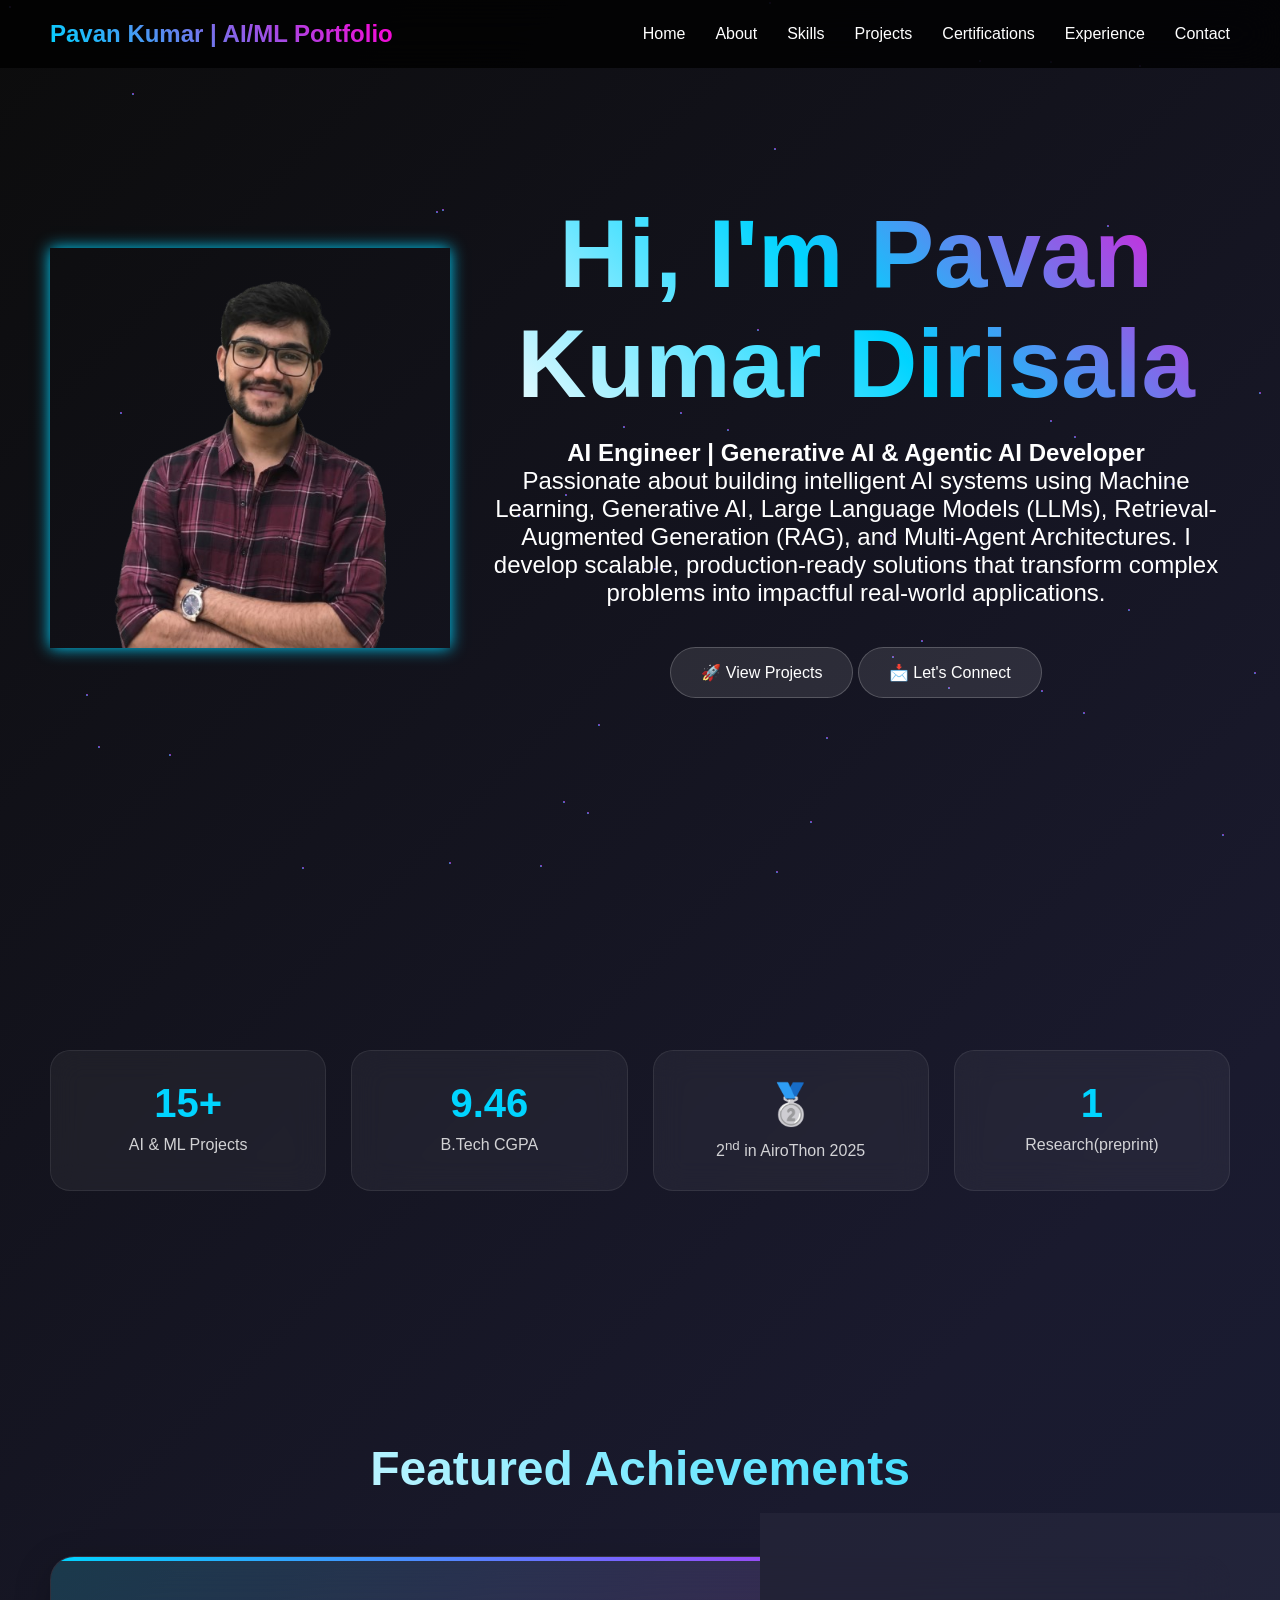
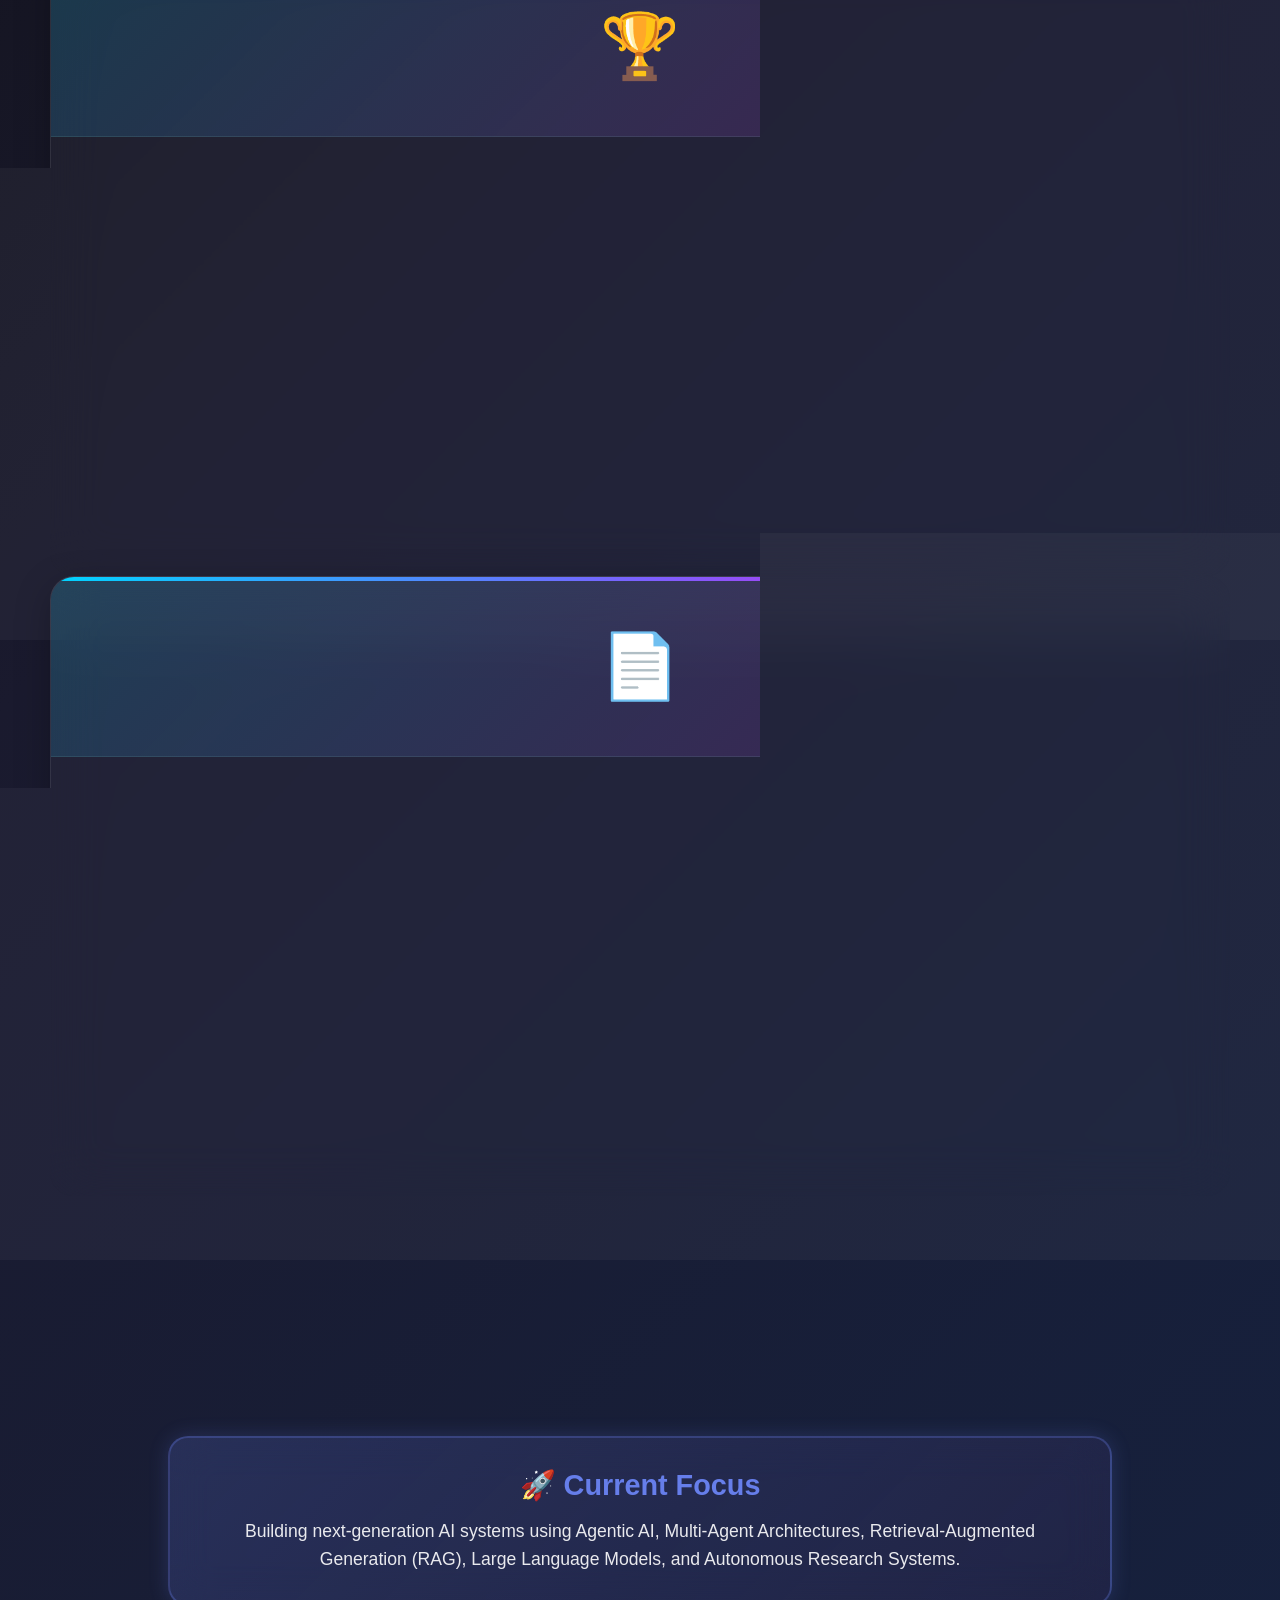
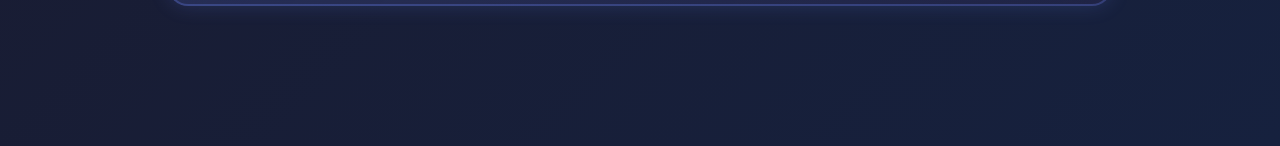
==== index.html @ fae4010c "Update index.html" ====
<!DOCTYPE html>
<html lang="en">
<head>
    <meta charset="UTF-8">
    <meta name="viewport" content="width=device-width, initial-scale=1.0">
    <title>Pavan Kumar Dirisala | AI Engineer Portfolio</title>

    <link rel="stylesheet" href="styles.css">
    <script src="script.js" defer></script>
</head>
<body>

    <!-- Particles Background -->
    <div class="particles" id="particles"></div>

    <!-- Navigation -->
    <nav id="navbar">
        <div class="nav-container">
            <div class="logo">Pavan Kumar | AI/ML Portfolio</div>

            <ul class="nav-links">
                <li><a href="index.html">Home</a></li>
                <li><a href="about.html">About</a></li>
                <li><a href="skills.html">Skills</a></li>
                <li><a href="projects.html">Projects</a></li>
                <li><a href="certifications.html">Certifications</a></li>
                <li><a href="experience.html">Experience</a></li>
                <li><a href="contact.html">Contact</a></li>
            </ul>
        </div>
    </nav>

    <!-- Hero Section -->
    <section id="home" class="hero">

        <div class="hero-content">

            <div class="hero-image">
                <img src="images/pavan.png" alt="Pavan Kumar Dirisala">
            </div>

            <div class="hero-text">

                <h1>
                    Hi, I'm
                    <span class="highlight">
                        Pavan Kumar Dirisala
                    </span>
                </h1>

                <h2>
                    AI Engineer | Generative AI & Agentic AI Developer
                </h2>

                <p>
                    Passionate about building intelligent AI systems using
                    Machine Learning, Generative AI, Large Language Models (LLMs),
                    Retrieval-Augmented Generation (RAG), and Multi-Agent Architectures.
                    I develop scalable, production-ready solutions that transform
                    complex problems into impactful real-world applications.
                </p>

                <div class="hero-buttons">
                    <a href="projects.html" class="contact-link">
                        🚀 View Projects
                    </a>

                    <a href="contact.html" class="contact-link">
                        📩 Let's Connect
                    </a>
                </div>

            </div>

        </div>

    </section>

<!-- =====================================
     QUICK STATS
===================================== -->

<section class="animate-on-scroll">

    <div class="stats-grid">

        <div class="stat-card">
            <h3>15+</h3>
            <p>AI & ML Projects</p>
        </div>

        <div class="stat-card">
            <h3>9.46</h3>
            <p>B.Tech CGPA</p>
        </div>

        <div class="stat-card">
            <h3>🥈</h3>
            <p>2<sup>nd</sup> in AiroThon 2025</p>
        </div>

        <div class="stat-card">
            <h3>1</h3>
            <p>Research(preprint)</p>
        </div>

    </div>

</section>

<!-- =====================================
     FEATURED ACHIEVEMENTS
===================================== -->

<section class="animate-on-scroll">

    <h2 class="section-title">
        Featured Achievements
    </h2>

    <div class="projects-grid">

        <!-- Airothon -->

        <div class="project-card">

            <div class="project-image">
                🏆
            </div>

            <div class="project-content">

                <h3>
                    AiroThon 2025 Runner-Up
                </h3>

                <p>
                    Secured <strong>2nd Place</strong> among nationwide finalists
                    at India's leading Agentic AI Hackathon organized by
                    Airo Digital Labs.
                </p>

                <p>
                    Built <strong>FinBot Connect</strong>,
                    an AI-powered BFSI assistant using
                    Retrieval-Augmented Generation (RAG),
                    LLMs, and secure user-aware retrieval.
                </p>

                <div class="project-tech">

                    <span class="tech-tag">Agentic AI</span>
                    <span class="tech-tag">RAG</span>
                    <span class="tech-tag">LLMs</span>
                    <span class="tech-tag">FinTech</span>

                </div>

                <br>

                <a href="Pavan Kumar Dirisala (Trinetra) (1) (1).pdf"
                   target="_blank"
                   class="contact-link">

                    🏅 View Certificate

                </a>

            </div>

        </div>

        <!-- Publication -->

        <div class="project-card">

            <div class="project-image">
                📄
            </div>

            <div class="project-content">

                <h3>
    SSRN Research Preprint
</h3>

                <p>
                    <strong>
                        FinBot Connect: A Secure Retrieval-Augmented
                        Generation Framework for Banking Assistants
                    </strong>
                </p>

                <p>
    Authored an SSRN preprint proposing
    FinBot Connect, a secure RAG-based
    banking assistant focused on personalized,
    context-aware financial support.
</p>

                <div class="project-tech">

                    <span class="tech-tag">Research</span>
                    <span class="tech-tag">RAG</span>
                    <span class="tech-tag">LLMs</span>
                    <span class="tech-tag">Banking AI</span>

                </div>

                <br>

                <a href="https://ssrn.com/abstract=6219653"
                   target="_blank"
                   class="contact-link">

                    📑 View Paper

                </a>

            </div>

        </div>

    </div>

</section>

<!-- =====================================
     CURRENT FOCUS
===================================== -->

<section class="animate-on-scroll">

    <div class="achievement-banner">

        <h3>
            🚀 Current Focus
        </h3>

        <p>
            Building next-generation AI systems using
            Agentic AI, Multi-Agent Architectures,
            Retrieval-Augmented Generation (RAG),
            Large Language Models, and Autonomous Research Systems.
        </p>

    </div>

</section>

</body>
</html>
---- styles.css ----
* {
            margin: 0;
            padding: 0;
            box-sizing: border-box;
        }

        body {
            font-family: 'Inter', -apple-system, BlinkMacSystemFont, sans-serif;
            background: linear-gradient(135deg, #0c0c0c 0%, #1a1a2e 50%, #16213e 100%);
            color: #ffffff;
            overflow-x: hidden;
        }

        /* Animated background particles */
        .particles {
            position: fixed;
            top: 0;
            left: 0;
            width: 100%;
            height: 100%;
            pointer-events: none;
            z-index: -1;
        }

        .particle {
            position: absolute;
            width: 2px;
            height: 2px;
            background: linear-gradient(45deg, #00d4ff, #ff00d4);
            border-radius: 50%;
            animation: float 6s ease-in-out infinite;
        }

        @keyframes float {
            0%, 100% { transform: translateY(0px) rotate(0deg); opacity: 0; }
            50% { transform: translateY(-100px) rotate(180deg); opacity: 1; }
        }

        /* Navigation */
        nav {
            position: fixed;
            top: 0;
            width: 100%;
            padding: 20px 50px;
            background: rgba(0, 0, 0, 0.8);
            backdrop-filter: blur(20px);
            z-index: 1000;
            transition: all 0.3s ease;
        }

        nav.scrolled {
            padding: 15px 50px;
            background: rgba(0, 0, 0, 0.95);
        }

        .nav-container {
            display: flex;
            justify-content: space-between;
            align-items: center;
            max-width: 1400px;
            margin: 0 auto;
        }

        .logo {
            font-size: 24px;
            font-weight: 700;
            background: linear-gradient(45deg, #00d4ff, #ff00d4);
            -webkit-background-clip: text;
            -webkit-text-fill-color: transparent;
            animation: glow 2s ease-in-out infinite alternate;
        }

        @keyframes glow {
            from { filter: drop-shadow(0 0 5px #00d4ff); }
            to { filter: drop-shadow(0 0 20px #ff00d4); }
        }

        .nav-links {
            display: flex;
            gap: 30px;
            list-style: none;
        }

        .nav-links a {
            color: #ffffff;
            text-decoration: none;
            font-weight: 500;
            transition: all 0.3s ease;
            position: relative;
        }

        .nav-links a:hover {
            color: #00d4ff;
            transform: translateY(-2px);
        }

        .nav-links a::after {
            content: '';
            position: absolute;
            bottom: -5px;
            left: 0;
            width: 0;
            height: 2px;
            background: linear-gradient(45deg, #00d4ff, #ff00d4);
            transition: width 0.3s ease;
        }

        .nav-links a:hover::after {
            width: 100%;
        }
.stats-grid {

    display: grid;

    grid-template-columns:
        repeat(auto-fit,minmax(220px,1fr));

    gap: 25px;

    margin: 50px 0;
}

.stat-card {

    text-align: center;

    padding: 30px;

    border-radius: 20px;

    background: rgba(255,255,255,0.05);

    backdrop-filter: blur(15px);

    border: 1px solid rgba(255,255,255,0.08);
}

.stat-card h3 {

    font-size: 2.5rem;

    color: #00d4ff;

    margin-bottom: 10px;
}

.stat-card p {

    color: rgba(255,255,255,0.8);
}
        /* Hero Section */
        .hero {
            height: 100vh;
            display: flex;
            align-items: center;
            justify-content: space-between;
            text-align: center;
            position: relative;
        }

        .hero-content {
            text-align: center;
        }

        .hero h1 {
            font-size: clamp(3rem, 8vw, 6rem);
            font-weight: 800;
            margin-bottom: 20px;
            background: linear-gradient(45deg, #ffffff, #00d4ff, #ff00d4);
            -webkit-background-clip: text;
            -webkit-text-fill-color: transparent;
            animation: slideInUp 1s ease-out;
            text-align: center;
        }

        .hero p {
            font-size: 1.5rem;
            margin-bottom: 40px;
            opacity: 0.9;
            animation: slideInUp 1s ease-out 0.3s both;
        }
        @keyframes slideInUp {
            from {
                opacity: 0;
                transform: translateY(50px);
            }
            to {
                opacity: 1;
                transform: translateY(0);
            }
        }

        /* Sections */
        section {
            padding: 100px 50px;
            max-width: 1400px;
            margin: 0 auto;
        }

        .section-title {
            font-size: 3rem;
            font-weight: 700;
            text-align: center;
            margin-bottom: 60px;
            background: linear-gradient(45deg, #ffffff, #00d4ff);
            -webkit-background-clip: text;
            -webkit-text-fill-color: transparent;
        }

        ```css
/* =========================
   SKILLS SECTION
========================= */

.skills-section {
    max-width: 1600px;
    margin: 0 auto;
    padding: 100px 50px;
}

.skills-grid {
    display: grid;
    grid-template-columns: repeat(3, 1fr);
    gap: 35px;
    margin-top: 60px;
}

/* Card */

.skill-card {
    position: relative;
    overflow: hidden;

    min-height: 320px;

    background: rgba(255,255,255,0.04);
    backdrop-filter: blur(20px);

    border: 1px solid rgba(255,255,255,0.08);
    border-radius: 24px;

    padding: 35px;

    transition: all 0.4s ease;

    box-shadow:
        0 10px 30px rgba(0,0,0,0.25);
}

/* Gradient Top Border */

.skill-card::after {
    content: "";

    position: absolute;

    top: 0;
    left: 0;

    width: 100%;
    height: 4px;

    background:
    linear-gradient(
        90deg,
        #00d4ff,
        #7b61ff,
        #ff00d4
    );
}

/* Hover */

.skill-card:hover {
    transform: translateY(-12px) scale(1.02);

    border-color:
        rgba(0,212,255,0.4);

    box-shadow:
        0 0 25px rgba(0,212,255,0.2),
        0 0 50px rgba(123,97,255,0.15),
        0 15px 40px rgba(0,0,0,0.4);
}

/* Icon */

.skill-icon {

    width: 150px;
    height: 85px;

    margin: 0 auto 25px;

    display: flex;
    justify-content: center;
    align-items: center;

    border-radius: 20px;

    background:
    linear-gradient(
        135deg,
        rgba(0,212,255,0.15),
        rgba(255,0,212,0.08)
    );

    border:
        1px solid rgba(255,255,255,0.08);
}

.skill-icon img {

    width: 45px;
    height: 45px;

    transition: all 0.3s ease;
}

.skill-card:hover .skill-icon img {
    transform: scale(1.15);
}

/* Title */

.skill-card h3 {

    text-align: center;

    color: white;

    font-size: 1.4rem;
    font-weight: 700;

    margin-bottom: 20px;
}

/* Description */

.skill-card p {

    color: rgba(255,255,255,0.8);

    line-height: 1.7;

    text-align: center;
}

/* Skill Tags */

.skill-points {

    display: flex;

    flex-wrap: wrap;

    justify-content: center;

    gap: 12px;

    margin-top: 25px;
}

.point-box {

    padding: 10px 18px;

    border-radius: 40px;

    background:
        rgba(255,255,255,0.05);

    border:
        1px solid rgba(255,255,255,0.1);

    color: white;

    font-size: 14px;
    font-weight: 500;

    transition: all 0.3s ease;
}

.point-box:hover {

    transform: scale(1.08);

    background:
        linear-gradient(
            135deg,
            rgba(0,212,255,0.25),
            rgba(255,0,212,0.18)
        );

    border-color:
        rgba(0,212,255,0.4);
}

/* Responsive */

@media (max-width: 1200px) {

    .skills-grid {
        grid-template-columns: repeat(2, 1fr);
    }

}

@media (max-width: 768px) {

    .skills-grid {
        grid-template-columns: 1fr;
    }

    .skills-section {
        padding: 80px 20px;
    }

}


```css
/* =========================
   PROJECTS SECTION
========================= */

.projects-grid {
    display: grid;
    grid-template-columns: repeat(auto-fit, minmax(380px, 1fr));
    gap: 35px;
    margin-top: 60px;
}

/* Project Card */

.project-card {
    position: relative;
    overflow: hidden;

    background: rgba(255,255,255,0.04);
    backdrop-filter: blur(25px);

    border: 1px solid rgba(255,255,255,0.08);
    border-radius: 24px;

    transition: all 0.4s ease;

    min-height: 620px;

    display: flex;
    flex-direction: column;

    box-shadow:
        0 10px 35px rgba(0,0,0,0.25);
}

/* Gradient Border */

.project-card::before {
    content: "";

    position: absolute;

    top: 0;
    left: 0;

    width: 100%;
    height: 4px;

    background:
    linear-gradient(
        90deg,
        #00d4ff,
        #7b61ff,
        #ff00d4
    );
}

/* Hover */

.project-card:hover {
    transform: translateY(-12px);

    border-color:
        rgba(0,212,255,0.3);

    box-shadow:
        0 20px 60px rgba(0,0,0,0.35),
        0 0 25px rgba(0,212,255,0.15);
}
.hero h1 {
    text-align: center;
}
/* Image */

.project-image {

    height: 180px;

    display: flex;
    justify-content: center;
    align-items: center;

    font-size: 4rem;

    background:
    linear-gradient(
        135deg,
        rgba(0,212,255,0.15),
        rgba(255,0,212,0.15)
    );

    border-bottom:
        1px solid rgba(255,255,255,0.08);
}

.project-image img {
    width: 90px;
    height: 90px;
    object-fit: contain;
}

/* Content */

.project-content {
    flex: 1;
    padding: 28px;
}

.project-content h3 {

    color: white;

    font-size: 1.45rem;

    margin-bottom: 15px;

    line-height: 1.4;
}

.project-content p {

    color: rgba(255,255,255,0.82);

    line-height: 1.8;

    margin-bottom: 18px;

    font-size: 15px;
}

/* Technologies */

.project-tech {

    display: flex;
    flex-wrap: wrap;

    gap: 10px;

    margin-top: 20px;
}

.tech-tag {

    padding: 8px 14px;

    border-radius: 50px;

    background:
        rgba(0,212,255,0.12);

    border:
        1px solid rgba(0,212,255,0.25);

    color: #00d4ff;

    font-size: 13px;
    font-weight: 600;
}

/* Metrics */

.project-metrics {

    display: flex;
    flex-wrap: wrap;

    gap: 10px;

    margin-top: 15px;
}

.metric {

    background:
        rgba(123,97,255,0.12);

    border:
        1px solid rgba(123,97,255,0.25);

    color: #b9a8ff;

    padding: 6px 12px;

    border-radius: 30px;

    font-size: 12px;
}

/* Links */

.project-links {

    padding: 20px 28px 28px;

    display: flex;

    gap: 15px;

    margin-top: auto;
}

.link-btn {

    flex: 1;

    text-align: center;

    padding: 12px 18px;

    border-radius: 12px;

    text-decoration: none;

    font-weight: 600;

    color: white;

    background:
        rgba(255,255,255,0.08);

    border:
        1px solid rgba(255,255,255,0.12);

    transition: all 0.3s ease;
}

.link-btn:hover {

    transform: translateY(-3px);

    background:
        linear-gradient(
            135deg,
            rgba(0,212,255,0.2),
            rgba(123,97,255,0.2)
        );

    border-color:
        rgba(0,212,255,0.4);
}

/* Featured Project */

.featured-project {

    margin-bottom: 60px;

    border-radius: 30px;

    overflow: hidden;

    background:
        linear-gradient(
            135deg,
            rgba(0,212,255,0.08),
            rgba(123,97,255,0.08)
        );

    border:
        1px solid rgba(0,212,255,0.2);

    backdrop-filter: blur(25px);

    padding: 50px;
}

.featured-project h3 {

    font-size: 2rem;

    margin-bottom: 20px;

    color: white;
}

.featured-project p {

    font-size: 1.05rem;

    line-height: 1.9;

    color: rgba(255,255,255,0.85);
}

/* Responsive */

@media (max-width: 768px) {

    .projects-grid {
        grid-template-columns: 1fr;
    }

    .project-card {
        min-height: auto;
    }

    .project-links {
        flex-direction: column;
    }
}
```


        /* About Section */
        .about-content {
            display: grid;
            grid-template-columns: 1fr 2fr;
            gap: 60px;
            align-items: center;
            margin-top: 50px;
        }
.about-image{
    width: 250px;
    height: 250px;
    display: flex;
    align-items: center;
    justify-content: center;
    margin: 0 auto;
}

.about-image img{
    width: 100%;
    height: 100%;
    object-fit: contain;
}
        /* @keyframes rotate {
            from { transform: rotate(0deg); }
            to { transform: rotate(360deg); }
        } */

        .about-text {
            font-size: 1.2rem;
            line-height: 1.8;
            color: rgba(255, 255, 255, 0.9);
        }

        /* Contact Section */
        .contact-content {
            text-align: center;
            margin-top: 50px;
        }

        .contact-links {
            display: flex;
            justify-content: center;
            gap: 40px;
            margin-top: 40px;
        }

        .contact-link {
            display: inline-block;
            padding: 15px 30px;
            background: rgba(255, 255, 255, 0.1);
            color: white;
            text-decoration: none;
            border-radius: 50px;
            border: 1px solid rgba(255, 255, 255, 0.2);
            transition: all 0.3s ease;
            position: relative;
            overflow: hidden;
        }

        .contact-link:hover {
            background: linear-gradient(45deg, #00d4ff, #ff00d4);
            transform: translateY(-3px);
            box-shadow: 0 15px 30px rgba(0, 0, 0, 0.3);
        }

        /* Scroll animations */
        .animate-on-scroll {
            opacity: 0;
            transform: translateY(50px);
            transition: all 0.8s ease;
        }

        .animate-on-scroll.animated {
            opacity: 1;
            transform: translateY(0);
        }

        /* Responsive */
        @media (max-width: 768px) {
            nav {
                padding: 15px 20px;
            }
            
            section {
                padding: 50px 20px;
            }
            
            .about-content {
                grid-template-columns: 1fr;
                text-align: center;
            }
            
            .contact-links {
                flex-direction: column;
                align-items: center;
            }
            
            .nav-links {
                display: none;
            }
        }
        /* Ensures the container allows right-side content to be visible */
#education {
  overflow: visible;
  position: relative;
}

.timeline-entry {
  position: relative;
  margin-bottom: 30px;
  padding-left: 10px;
  cursor: pointer;
  display: flex;
  align-items: flex-start;
}

.timeline-dot {
  position: absolute;
  left: -12px;
  top: 6px;
  width: 16px;
  height: 16px;
  border-radius: 50%;
}

.timeline-content {
  color: #fff;
  transition: transform 0.3s;
  max-width: 60%;
}

.extra-info {
  position: absolute;
  top: 0;
  left: calc(50% + 20px);
  background: linear-gradient(135deg, rgba(0, 212, 255, 0.2), rgba(0, 212, 255, 0.05));
  border: 1px solid rgba(0, 212, 255, 0.4);
  padding: 15px 20px;
  min-width: 220px;
  color: #fff;
  opacity: 0;
  pointer-events: none;
  transform: translateX(20px);
  transition: all 0.3s ease;
  z-index: 10;
  backdrop-filter: blur(6px);
  border-radius: 12px;
  max-width: 260px;
  word-wrap: break-word;
  box-shadow: 0 4px 12px rgba(0, 212, 255, 0.15);
}

.timeline-entry:hover .extra-info {
  opacity: 1;
  pointer-events: auto;
  transform: translateX(0);
  box-shadow: 0 8px 20px rgba(0, 212, 255, 0.3);
}

.extra-info h4 {
  margin-top: 0;
  margin-bottom: 10px;
  font-size: 16px;
  border-bottom: 1px solid rgba(0, 212, 255, 0.3);
  padding-bottom: 5px;
}

.extra-info ul {
  padding-left: 18px;
  margin: 0;
  list-style: disc;
}

.extra-info li {
  margin-bottom: 6px;
  font-size: 14px;
  color: rgba(255, 255, 255, 0.85);
}
.hero-content {
    display: flex;
    align-items: center;
    justify-content: space-between;
    gap: 2rem;
    flex-wrap: wrap;
}

.hero-image img {
    width: 400px;
    height: 400px;
    /* border-radius: ; */
    /* object-fit: cover; */
    box-shadow: 0 0 15px #00d4ff;
}

.hero-text {
    flex: 1;
    color: white;
    /* max-width: 500px; */
}

.platforms-grid {
    display: flex;
    justify-content: center;
    flex-wrap: wrap;
    gap: 2rem;
    margin-top: 2rem;
}

.platform-card {
    background: rgba(255, 255, 255, 0.05);
    border-radius: 10px;
    padding: 1rem;
    width: 140px;
    text-align: center;
    transition: transform 0.3s, box-shadow 0.3s;
    color: white;
    text-decoration: none;
}

.platform-card:hover {
    transform: scale(1.05);
    box-shadow: 0 0 15px #00d4ff;
}

.platform-card img {
    width: 60px;
    height: 60px;
    margin-bottom: 0.5rem;
}
.verify-btn {
    display: inline-block;
    margin-top: 10px;
    padding: 8px 16px;
    background: linear-gradient(45deg, #00d4ff, #5f00cc);
    color: #fff;
    border-radius: 25px;
    text-decoration: none;
    font-weight: bold;
    letter-spacing: 0.5px;
    box-shadow: 0 0 10px rgba(0, 212, 255, 0.5);
    transition: all 0.4s ease;
    position: relative;
    overflow: hidden;
}

.verify-btn::before {
    content: "";
    position: absolute;
    width: 0;
    height: 100%;
    top: 0;
    left: 0;
    background: rgba(255, 255, 255, 0.2);
    transition: width 0.4s ease;
    z-index: 1;
}

.verify-btn:hover::before {
    width: 100%;
}

.verify-btn:hover {
    transform: translateY(-3px) scale(1.05);
    box-shadow: 0 0 20px #5f00cc, 0 0 40px #00d4ff;
    background: linear-gradient(45deg, #5f00cc, #00d4ff);
    color: #fff;
}

/* Achievement Banner */
       /* Main Achievement / Research Card */
.achievement-banner {
    max-width: 80%;
    width: 80%;
    margin: 40px auto;
    padding: 30px;

    background: linear-gradient(135deg, rgba(102, 126, 234, 0.2), rgba(118, 75, 162, 0.1));
    border: 2px solid rgba(102, 126, 234, 0.3);
    border-radius: 20px;

    backdrop-filter: blur(20px);
    text-align: center;
    box-shadow: 0 0 20px rgba(102, 126, 234, 0.2);
    transition: 0.3s ease;
}

/* Hover effect (premium feel) */
.achievement-banner:hover {
    transform: translateY(-5px);
    box-shadow: 0 0 40px rgba(102, 126, 234, 0.4);
}

/* Title */
.achievement-banner h3 {
    font-size: 1.8rem;
    color: #667eea;
    margin-bottom: 15px;
    font-weight: 700;
}

/* Text */
.achievement-banner p {
    font-size: 1.1rem;
    color: rgba(255, 255, 255, 0.9);
    line-height: 1.6;
}

/* Certificate / Button section */
.achievement-banner .certificate {
    margin-top: 25px;
}

/* Button styling */
.achievement-banner .contact-link {
    display: inline-block;
    padding: 12px 25px;
    border-radius: 10px;
    text-decoration: none;
    color: white;
    font-weight: 600;

    background: linear-gradient(135deg, #667eea, #764ba2);
    transition: 0.3s ease;
}

/* Button hover */
.achievement-banner .contact-link:hover {
    transform: scale(1.05);
    box-shadow: 0 0 20px rgba(102, 126, 234, 0.6);
}

/* Glow animation */
@keyframes pulse {
    from { box-shadow: 0 0 20px rgba(102, 126, 234, 0.3); }
    to { box-shadow: 0 0 40px rgba(102, 126, 234, 0.6); }
}
    .certificate img:hover {
    transform: scale(1.03);
    box-shadow: 0 0 35px rgba(102, 126, 234, 0.7);
}
.experience-badge,
.education-badge {

    display: inline-block;

    margin-top: 10px;

    padding: 8px 18px;

    border-radius: 30px;

    font-weight: 600;

    font-size: 14px;

}

.experience-badge {

    background: rgba(0,212,255,0.15);
    border: 1px solid rgba(0,212,255,0.3);
    color: #00d4ff;

}

.education-badge {

    background: rgba(255,0,212,0.15);
    border: 1px solid rgba(255,0,212,0.3);
    color: #ff00d4;

}
/* EXPERIENCE CARD */

.experience-card {

    max-width: 1100px;

    margin: 50px auto;

    padding: 40px;

    border-radius: 25px;

    background: rgba(255,255,255,0.05);

    backdrop-filter: blur(20px);

    border: 1px solid rgba(255,255,255,0.08);

    transition: 0.4s ease;

    box-shadow:
        0 10px 40px rgba(0,0,0,0.2);
}

.experience-card:hover {

    transform: translateY(-8px);

    box-shadow:
        0 20px 60px rgba(0,0,0,0.3);
}

.experience-header {

    display: flex;

    align-items: center;

    gap: 25px;

    margin-bottom: 25px;
}

.experience-logo {

    width: 80px;

    height: 80px;

    border-radius: 20px;

    background: linear-gradient(
        135deg,
        #00d4ff,
        #7b61ff
    );

    display: flex;

    align-items: center;

    justify-content: center;

    font-size: 2rem;
}

.experience-header h3 {

    font-size: 1.8rem;

    color: white;

    margin-bottom: 10px;
}

.experience-badge {

    display: inline-block;

    padding: 8px 18px;

    border-radius: 30px;

    background:
        rgba(0,212,255,0.15);

    border:
        1px solid rgba(0,212,255,0.25);

    color: #00d4ff;

    font-weight: 600;
}

.experience-date {

    margin-top: 10px;

    color: rgba(255,255,255,0.7);
}

.experience-description p {

    color: rgba(255,255,255,0.85);

    line-height: 1.9;

    font-size: 1.05rem;
}

.experience-highlights {

    display: grid;

    grid-template-columns:
        repeat(auto-fit,minmax(250px,1fr));

    gap: 15px;

    margin-top: 30px;
}

.highlight-item {

    padding: 15px;

    border-radius: 15px;

    background:
        rgba(255,255,255,0.05);

    border:
        1px solid rgba(255,255,255,0.08);

    color: white;

    text-align: center;
}

.experience-footer {

    margin-top: 35px;
}
.education-badge {

    display: inline-block;

    margin: 10px 0 15px;

    padding: 8px 18px;

    border-radius: 30px;

    background:
        rgba(255,0,212,0.12);

    border:
        1px solid rgba(255,0,212,0.25);

    color: #ff00d4;

    font-weight: 600;

    font-size: 14px;
}
.skill-icon img {
    width: 65px;
    height: 65px;
    object-fit: contain;
}
.contact-card .skill-icon {

    width: 100px;
    height: 100px;

    border-radius: 50%;

    background:
        linear-gradient(
            135deg,
            #00d4ff,
            #7b61ff
        );

    box-shadow:
        0 0 30px rgba(0,212,255,0.3);
}
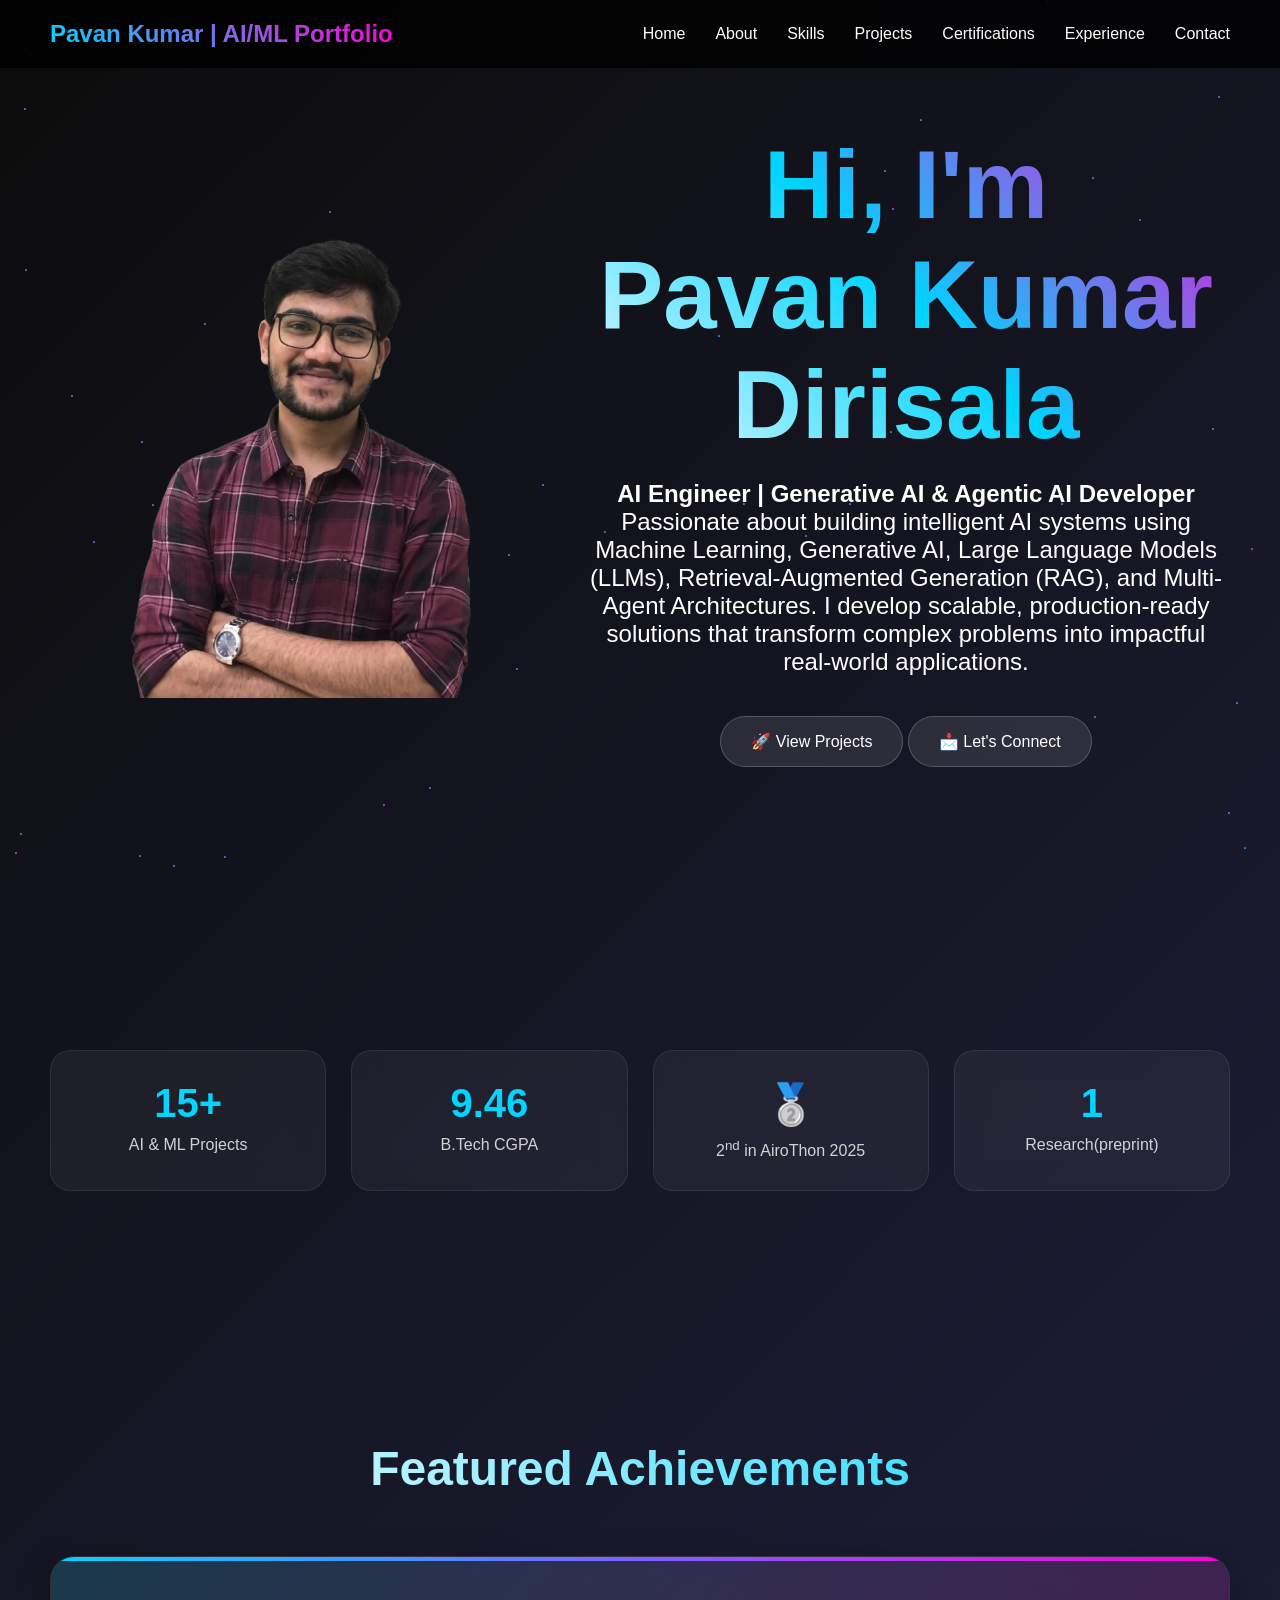
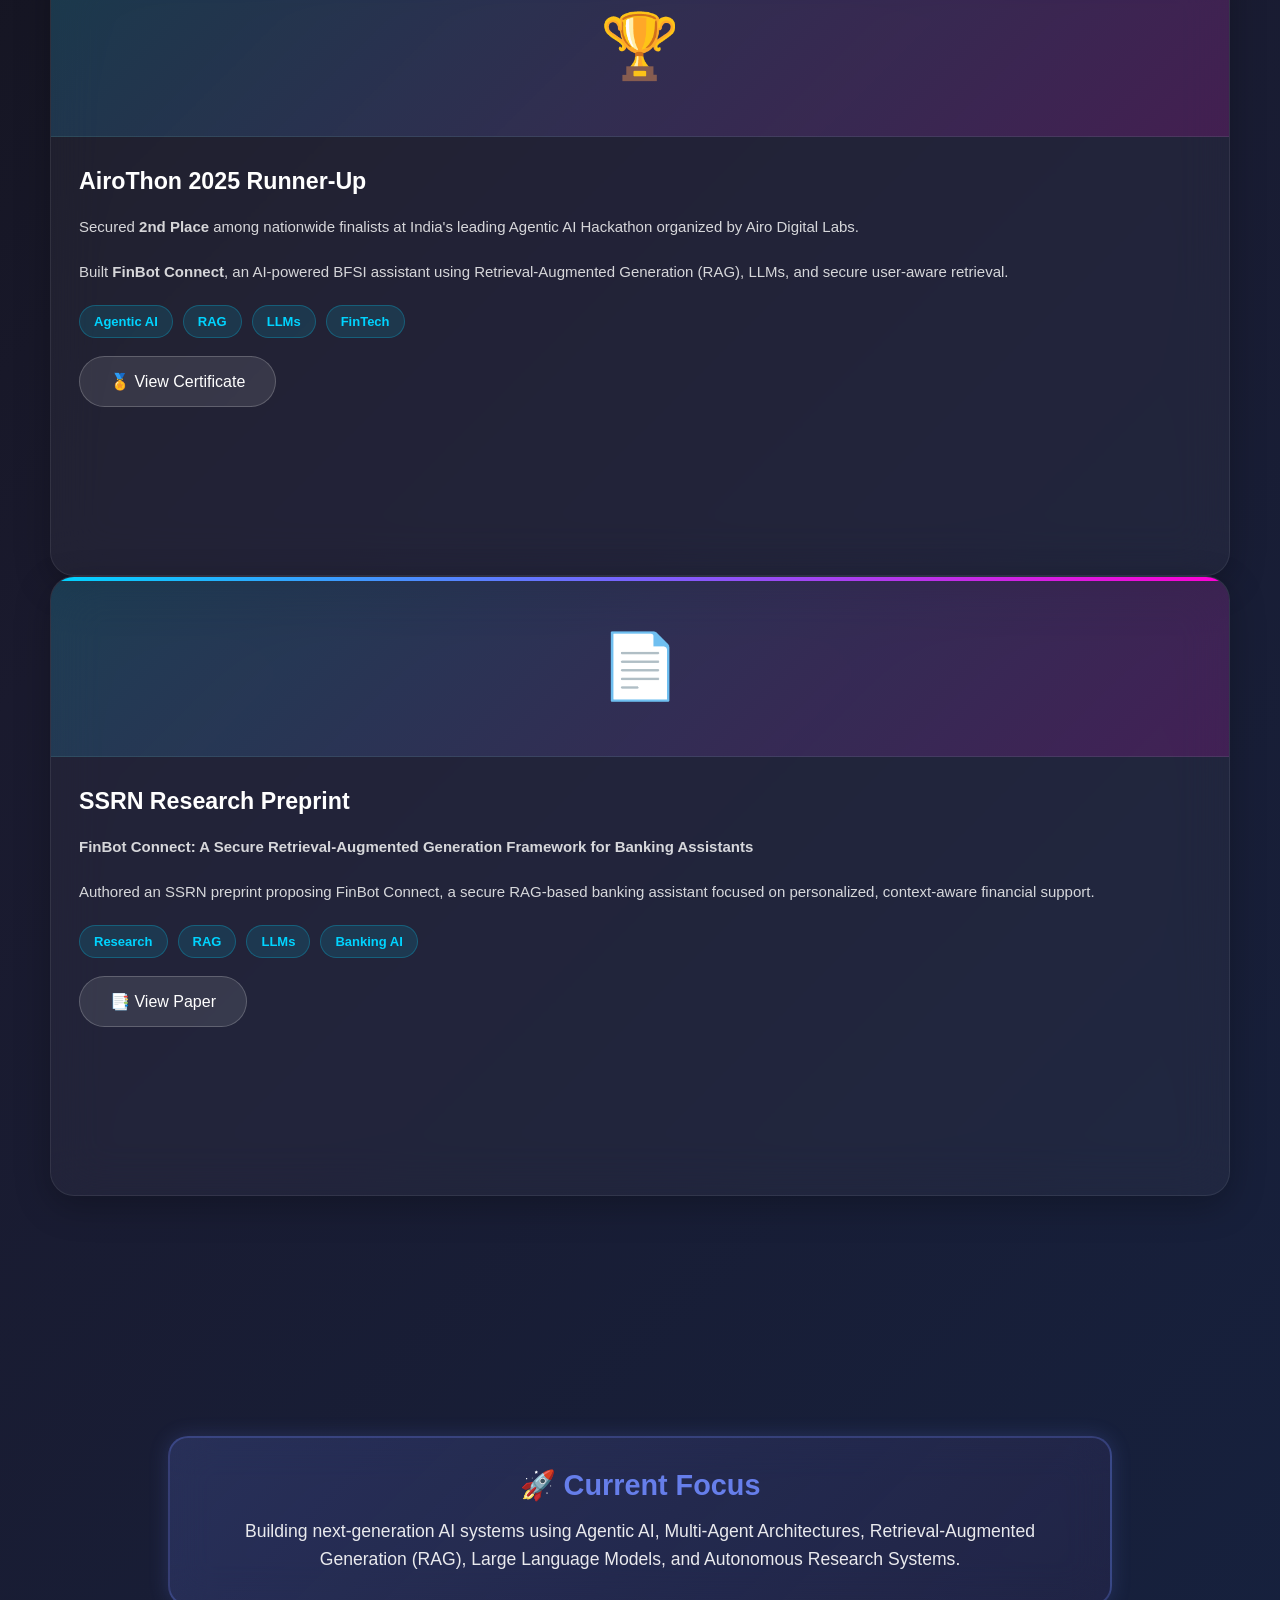
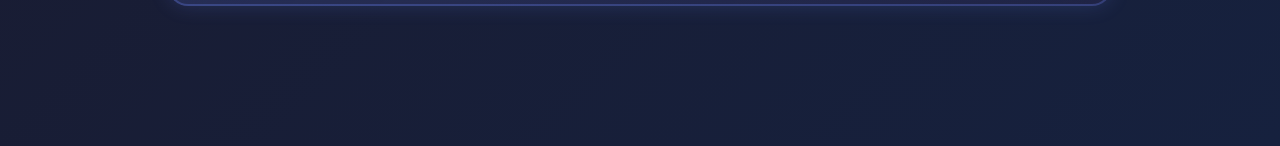
==== commit aad47b2b: "Update index.html" ====
--- a/index.html
+++ b/index.html
@@ -36,7 +36,7 @@
 
         <div class="hero-content">
 
-            <div class="hero-image">
+            <div>
                 <img src="images/pavan.png" alt="Pavan Kumar Dirisala">
             </div>
 
@@ -44,6 +44,7 @@
 
                 <h1>
                     Hi, I'm
+                    <br>
                     <span class="highlight">
                         Pavan Kumar Dirisala
                     </span>
--- a/styles.css
+++ b/styles.css
@@ -910,13 +910,7 @@
     flex-wrap: wrap;
 }
 
-.hero-image img {
-    width: 400px;
-    height: 400px;
-    /* border-radius: ; */
-    /* object-fit: cover; */
-    box-shadow: 0 0 15px #00d4ff;
-}
+
 
 .hero-text {
     flex: 1;
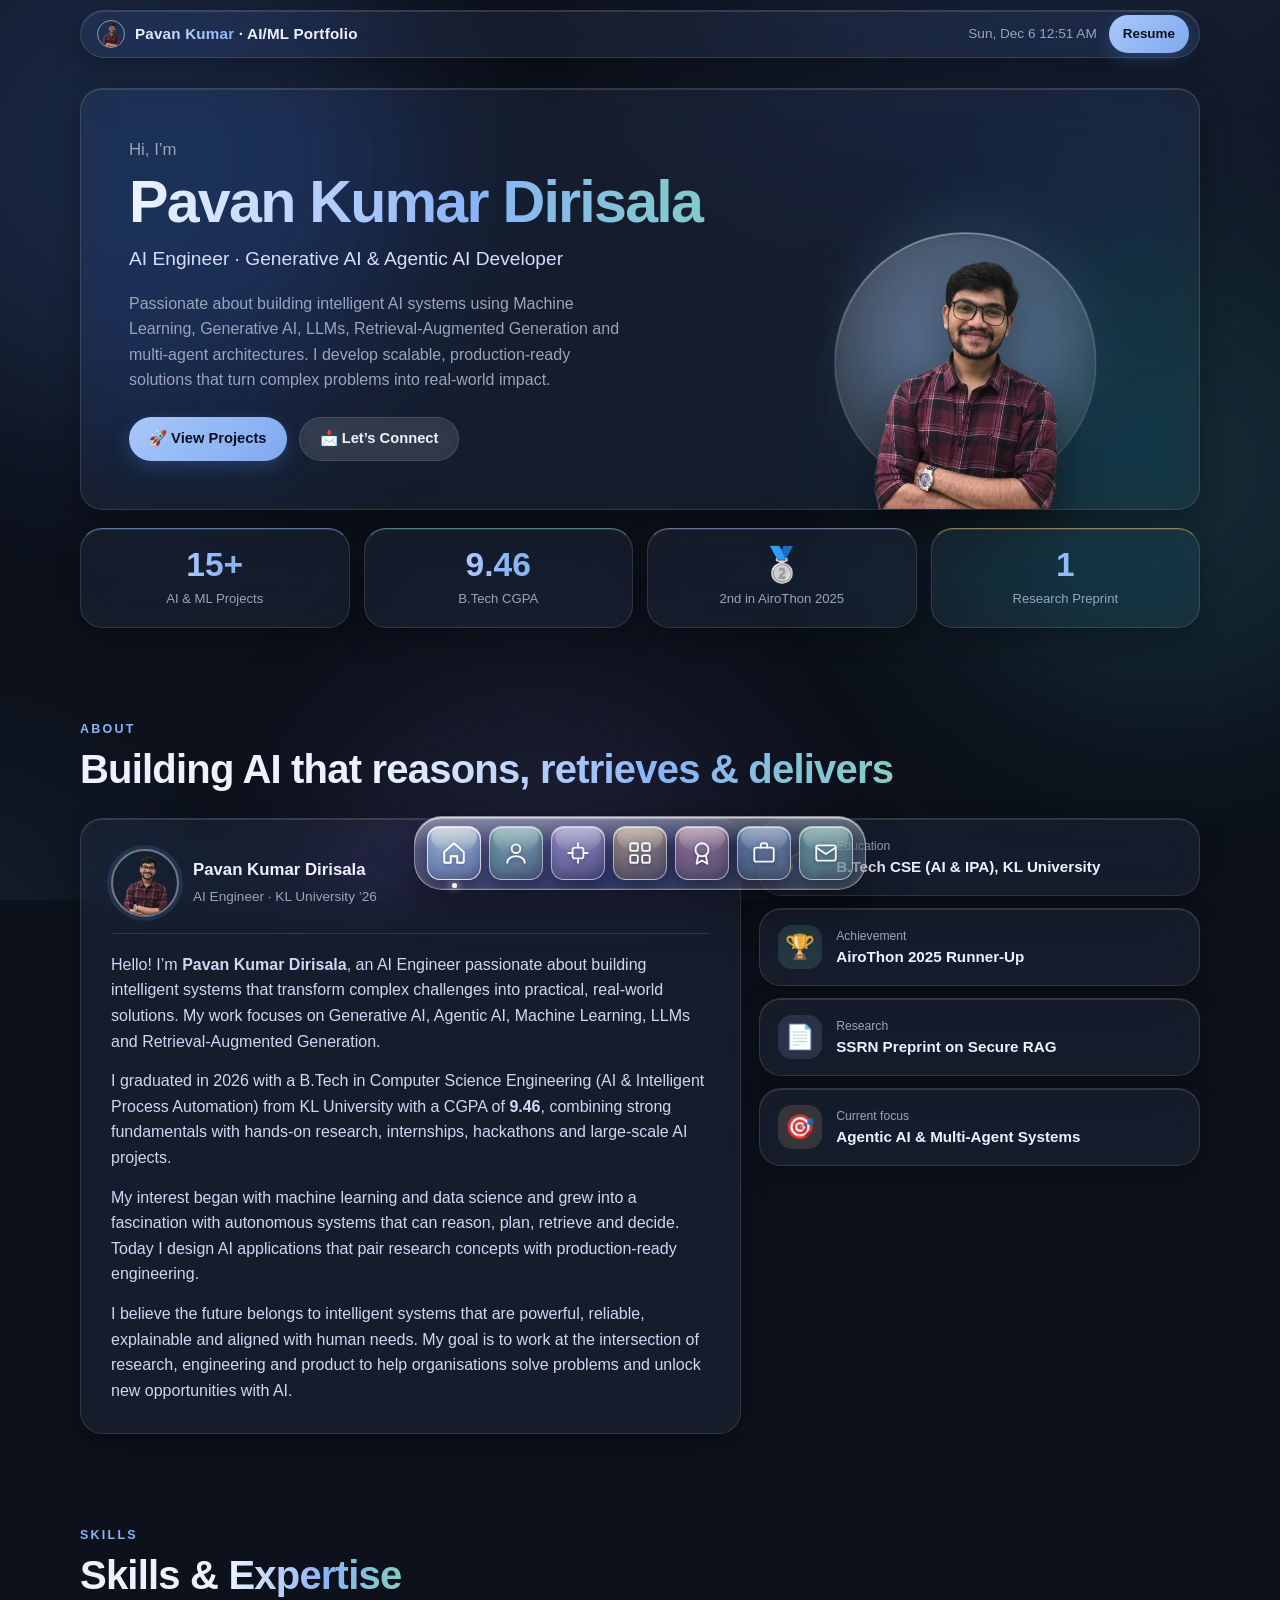
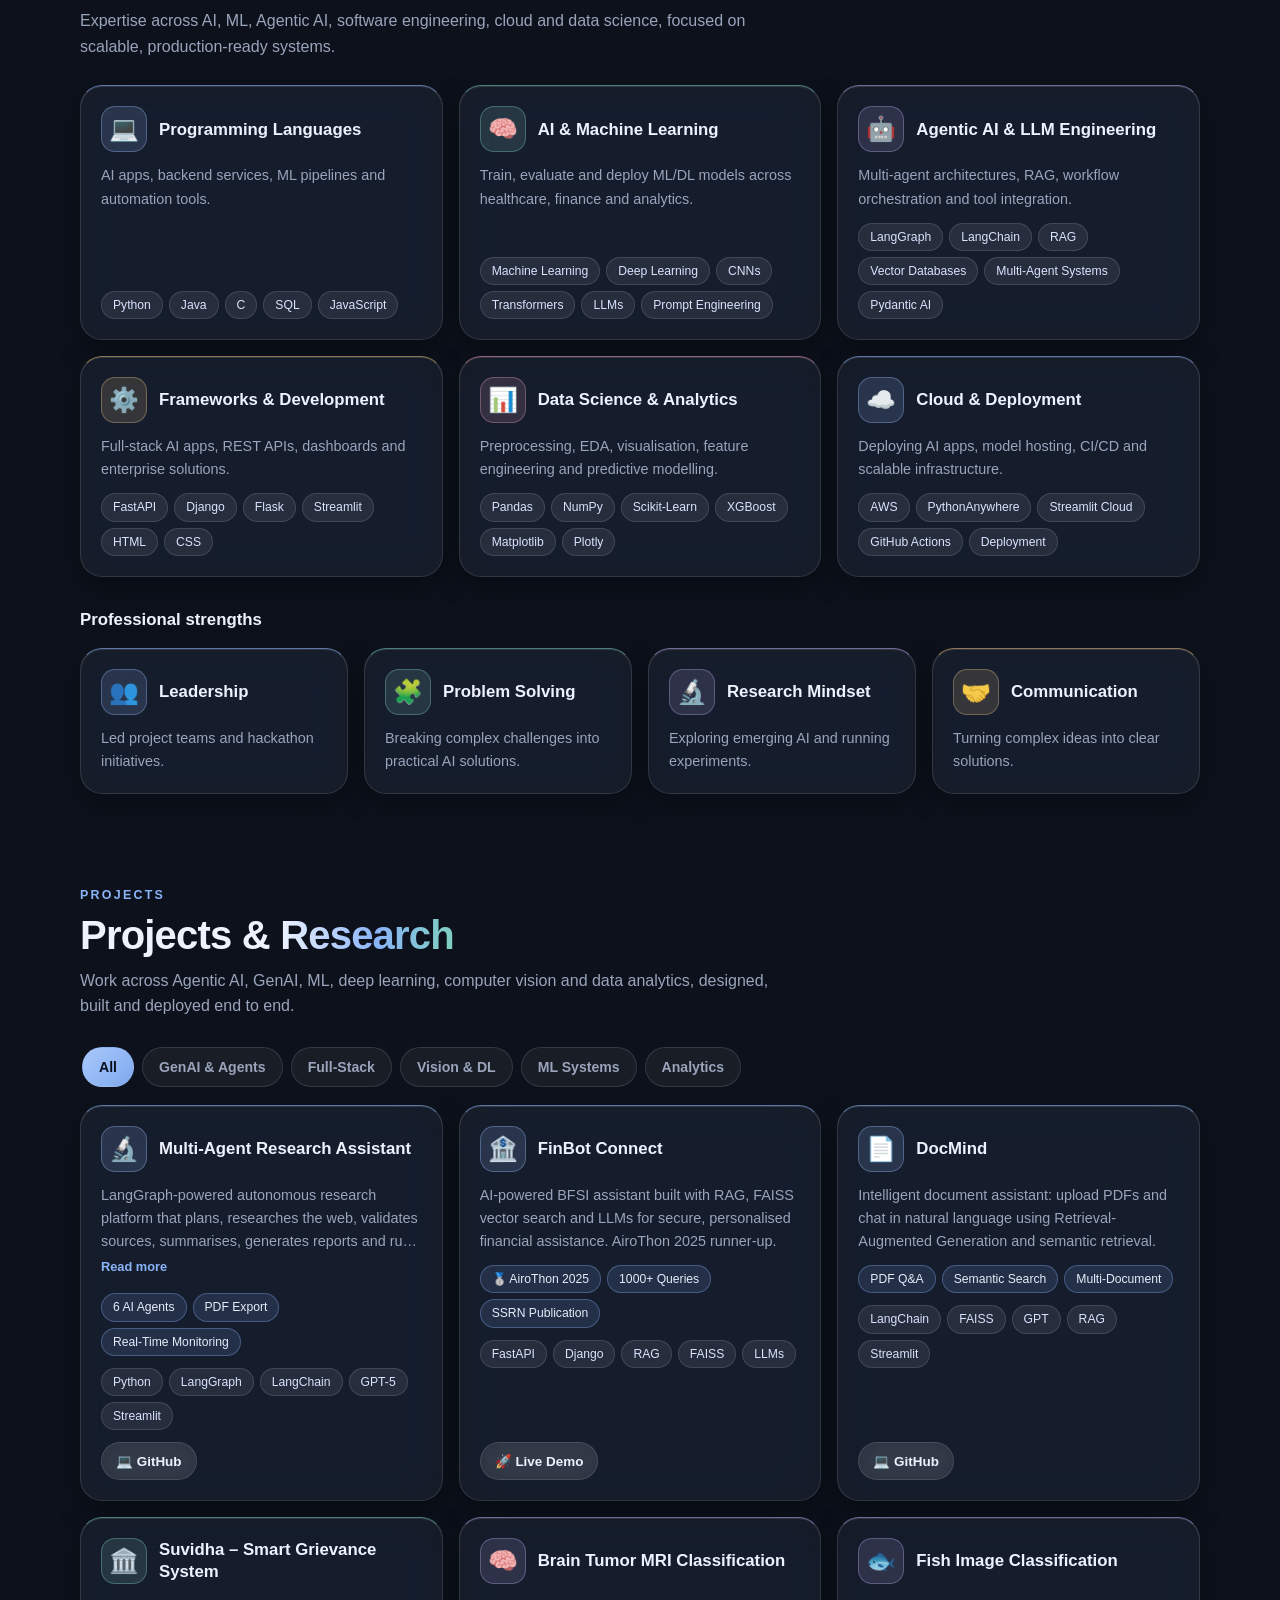
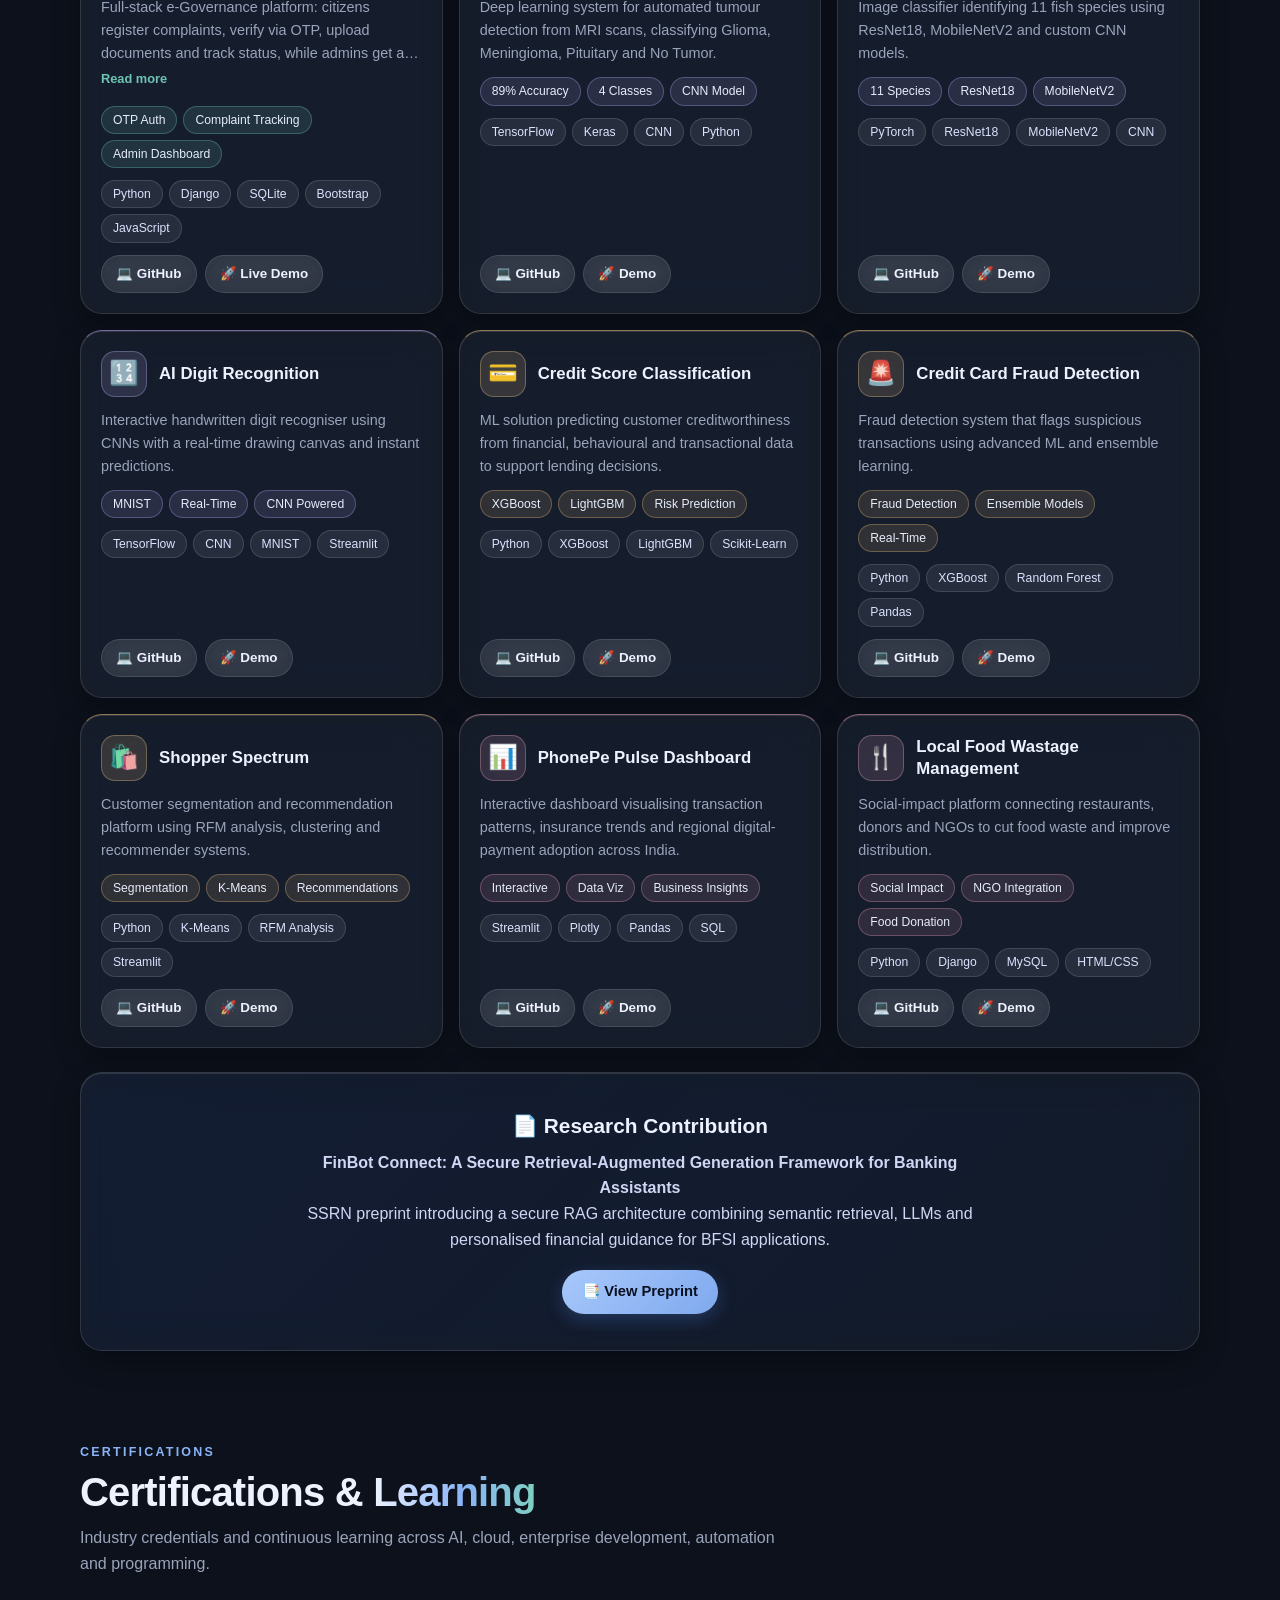
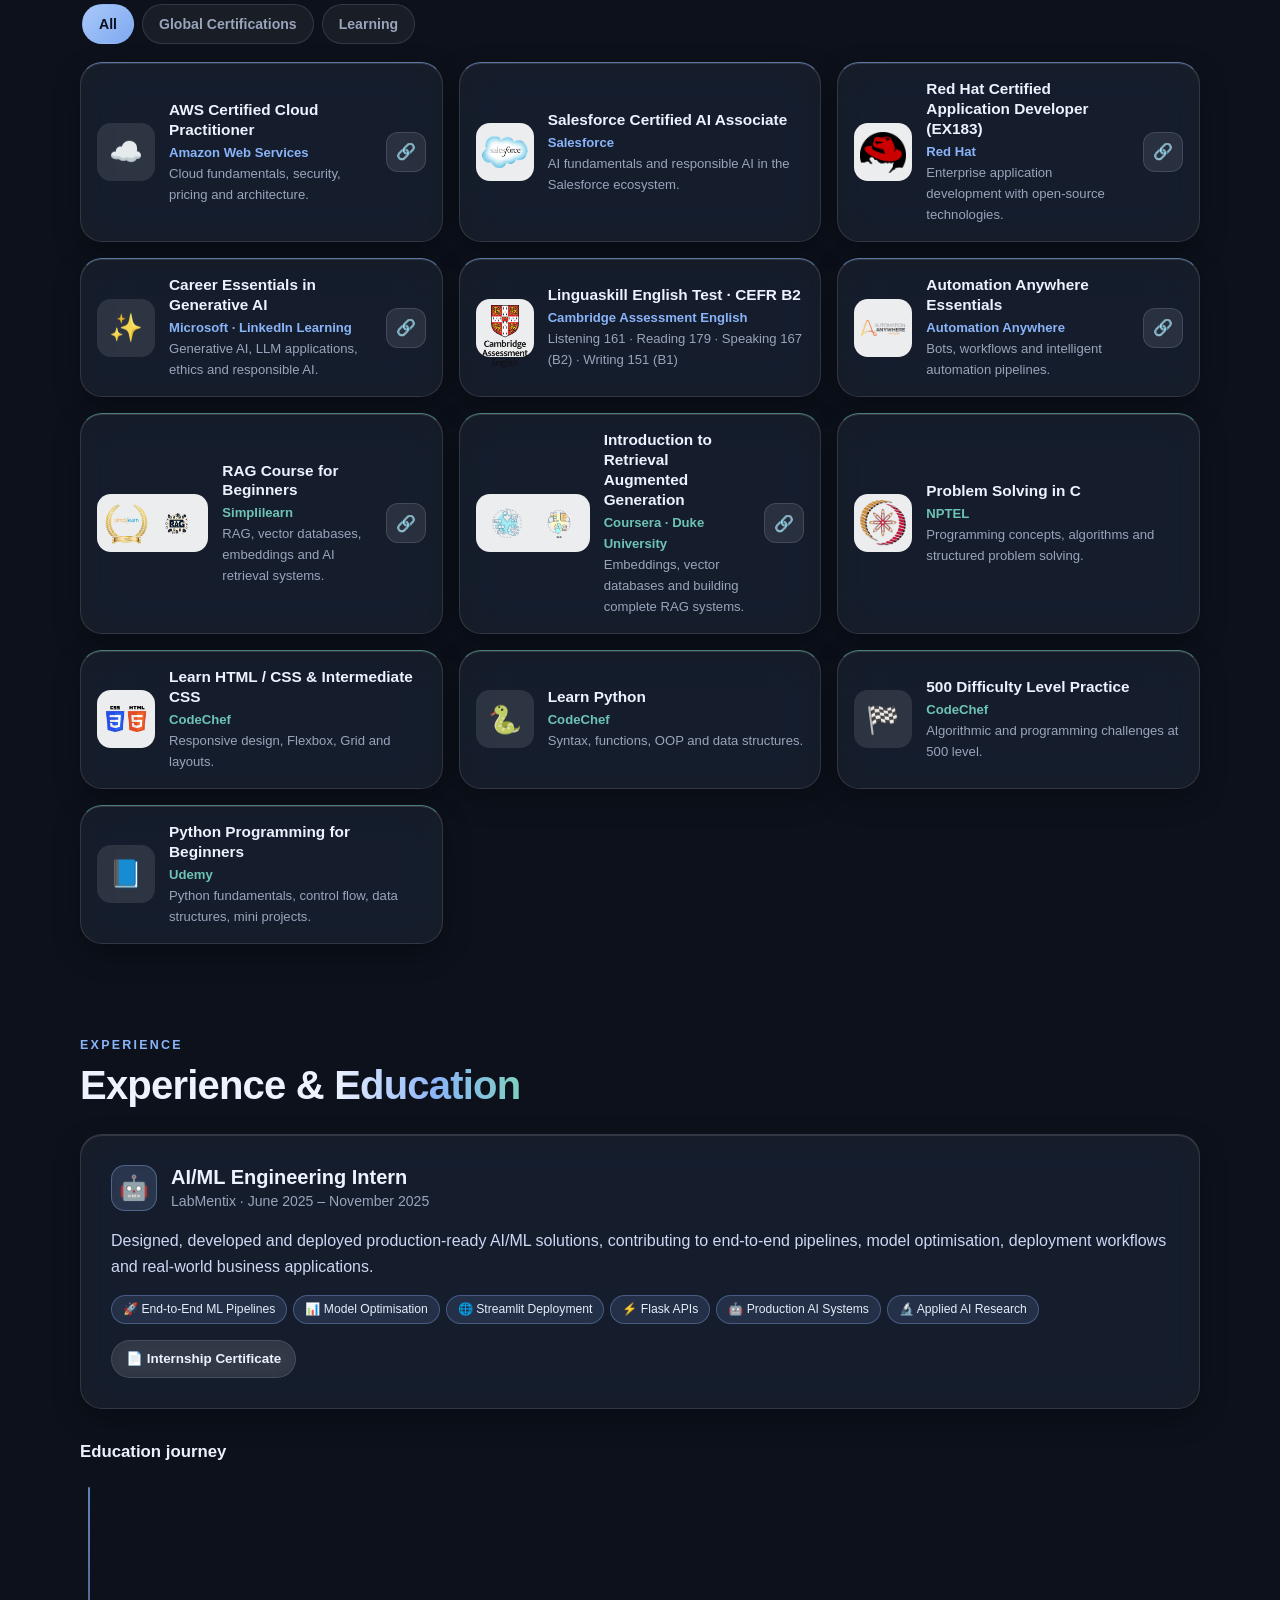
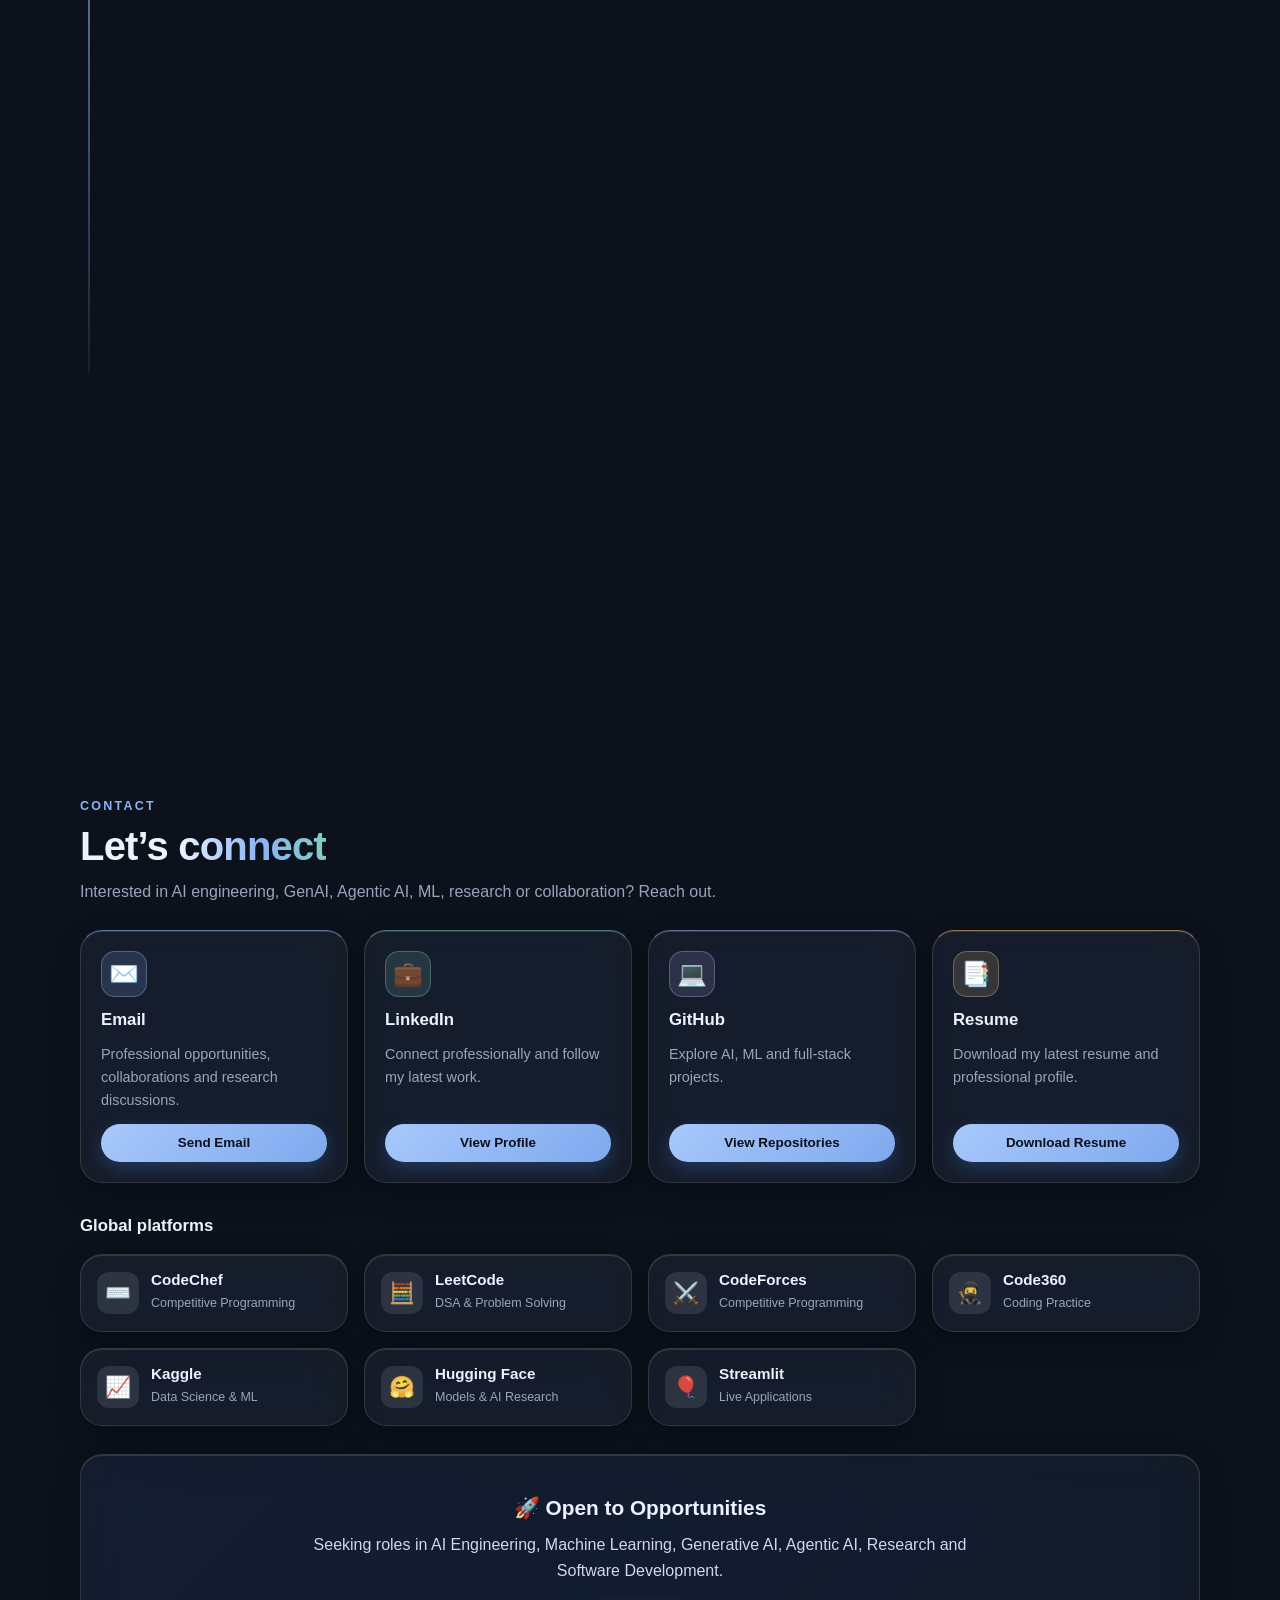
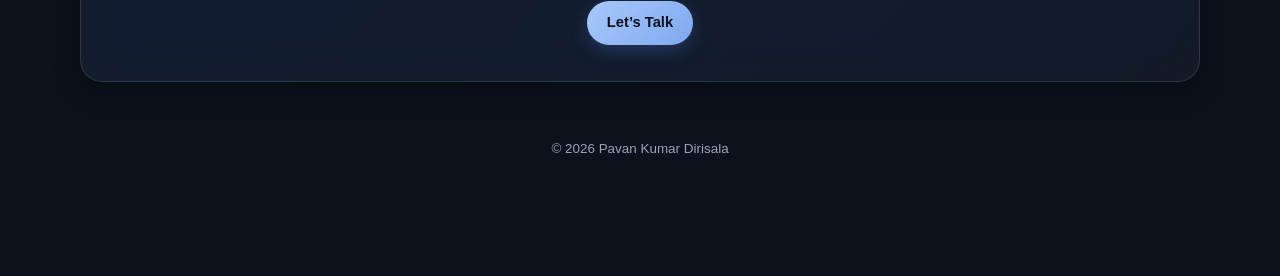
==== commit b65dd95d: "new portfolio added" ====
--- a/index.html
+++ b/index.html
@@ -1,254 +1,1868 @@
-
 <!DOCTYPE html>
 <html lang="en">
+
 <head>
-    <meta charset="UTF-8">
-    <meta name="viewport" content="width=device-width, initial-scale=1.0">
-    <title>Pavan Kumar Dirisala | AI Engineer Portfolio</title>
-
-    <link rel="stylesheet" href="styles.css">
-    <script src="script.js" defer></script>
+  <meta charset="UTF-8">
+  <meta name="viewport" content="width=device-width, initial-scale=1, viewport-fit=cover">
+  <meta name="theme-color" content="#0b1020">
+  <title>Pavan Kumar Dirisala | AI Engineer Portfolio</title>
+  <meta name="description"
+    content="Pavan Kumar Dirisala – AI Engineer specialising in Generative AI, Agentic AI, RAG and Machine Learning.">
+  <link rel="icon" href="images/pavan.png">
+
+  <style>
+    /* ============ TOKENS ============ */
+    :root {
+      --bg: #0c111b;
+      --text: #eef2ff;
+      --muted: #9aa4bb;
+      --cyan: #8ab4f8;
+      --violet: #a9bcdf;
+      --pink: #c4cde3;
+      --teal: #6ec4b4;
+      --amber: #e2b872;
+      --rose: #e096b0;
+      --vio: #b0a0e6;
+      --glass: rgba(255, 255, 255, .05);
+      --glass-strong: rgba(255, 255, 255, .09);
+      --stroke: rgba(255, 255, 255, .12);
+      --radius: 22px;
+      --dock-size: 54px;
+      --dock-h: 92px;
+      --safe-b: env(safe-area-inset-bottom, 0px);
+      --safe-t: env(safe-area-inset-top, 0px);
+      --font: -apple-system, BlinkMacSystemFont, "SF Pro Display", "Segoe UI", Inter, Roboto, Helvetica, Arial, sans-serif;
+    }
+
+    * {
+      box-sizing: border-box;
+      margin: 0;
+      padding: 0
+    }
+
+    html {
+      scroll-behavior: smooth;
+      -webkit-text-size-adjust: 100%;
+      scroll-padding-top: 76px
+    }
+
+    body {
+      font-family: var(--font);
+      color: var(--text);
+      background: var(--bg);
+      line-height: 1.6;
+      min-height: 100vh;
+      min-height: 100dvh;
+      padding-bottom: calc(var(--dock-h) + var(--safe-b) + 24px);
+      overflow-x: hidden;
+      -webkit-font-smoothing: antialiased;
+    }
+
+    img {
+      max-width: 100%;
+      display: block
+    }
+
+    a {
+      color: inherit;
+      text-decoration: none
+    }
+
+    button {
+      font: inherit;
+      color: inherit;
+      cursor: pointer;
+      border: 0;
+      background: none
+    }
+
+    :focus-visible {
+      outline: 2px solid var(--cyan);
+      outline-offset: 3px;
+      border-radius: 10px
+    }
+
+    /* ============ BACKGROUND ORBS ============ */
+    .bg {
+      position: fixed;
+      inset: 0;
+      z-index: -1;
+      overflow: hidden;
+      background: radial-gradient(1000px 700px at 85% -10%, #18233a 0%, transparent 60%),
+        radial-gradient(800px 600px at -10% 110%, #142231 0%, transparent 55%), var(--bg)
+    }
+
+    .orb {
+      position: absolute;
+      border-radius: 50%;
+      filter: blur(90px);
+      opacity: .28;
+      will-change: transform;
+      animation: float 22s ease-in-out infinite
+    }
+
+    .orb.o1 {
+      width: 44vmax;
+      height: 44vmax;
+      left: -12vmax;
+      top: -10vmax;
+      background: #3b5b9c
+    }
+
+    .orb.o2 {
+      width: 38vmax;
+      height: 38vmax;
+      right: -10vmax;
+      top: 25vh;
+      background: #2a6b72;
+      animation-delay: -7s
+    }
+
+    .orb.o3 {
+      width: 34vmax;
+      height: 34vmax;
+      left: 25vw;
+      bottom: -18vmax;
+      background: #5a4f8a;
+      animation-delay: -14s;
+      opacity: .24
+    }
+
+    @keyframes float {
+      50% {
+        transform: translate3d(4vmax, -3vmax, 0) scale(1.08)
+      }
+    }
+
+    /* ============ GLASS ============ */
+    .glass {
+      background: var(--glass);
+      -webkit-backdrop-filter: blur(20px) saturate(170%);
+      backdrop-filter: blur(20px) saturate(170%);
+      border: 1px solid var(--stroke);
+      box-shadow: inset 0 1px 0 rgba(255, 255, 255, .12), 0 10px 28px rgba(0, 0, 0, .28);
+      border-radius: var(--radius);
+    }
+
+    @supports not ((backdrop-filter:blur(1px)) or (-webkit-backdrop-filter:blur(1px))) {
+      .glass {
+        background: rgba(30, 34, 60, .88)
+      }
+    }
+
+    /* ============ TOP BAR ============ */
+    .topbar {
+      position: fixed;
+      z-index: 50;
+      top: calc(10px + var(--safe-t));
+      left: 50%;
+      transform: translateX(-50%);
+      width: min(1120px, calc(100% - 20px));
+      height: 48px;
+      padding: 0 10px 0 16px;
+      display: flex;
+      align-items: center;
+      justify-content: space-between;
+      gap: 12px;
+      border-radius: 999px;
+    }
+
+    .brand {
+      font-weight: 700;
+      font-size: .95rem;
+      letter-spacing: .2px;
+      white-space: nowrap;
+      overflow: hidden;
+      text-overflow: ellipsis
+    }
+
+    .brand span {
+      background: linear-gradient(90deg, #eef3ff, #8ab4f8);
+      -webkit-background-clip: text;
+      background-clip: text;
+      color: transparent
+    }
+
+    .top-right {
+      display: flex;
+      align-items: center;
+      gap: 12px;
+      font-size: .85rem;
+      color: var(--muted);
+      flex-shrink: 0
+    }
+
+    .clock {
+      font-variant-numeric: tabular-nums;
+      white-space: nowrap
+    }
+
+    /* ============ LAYOUT ============ */
+    main {
+      width: min(1120px, 100% - 28px);
+      margin: 0 auto
+    }
+
+    section {
+      padding: clamp(52px, 8vw, 92px) 0 0
+    }
+
+    .sec-head {
+      margin-bottom: 26px
+    }
+
+    .eyebrow {
+      font-size: .78rem;
+      letter-spacing: .18em;
+      text-transform: uppercase;
+      color: var(--cyan);
+      font-weight: 600
+    }
+
+    h2.title {
+      font-size: clamp(1.7rem, 4.2vw, 2.5rem);
+      line-height: 1.15;
+      margin-top: 6px;
+      letter-spacing: -.02em
+    }
+
+    .lead {
+      color: var(--muted);
+      max-width: 720px;
+      margin-top: 10px
+    }
+
+    .grad {
+      background: linear-gradient(90deg, #eef3ff, #8ab4f8 55%, #7fcfc0);
+      -webkit-background-clip: text;
+      background-clip: text;
+      color: transparent
+    }
+
+    /* reveal */
+    .reveal {
+      opacity: 0;
+      transform: translateY(18px);
+      transition: opacity .6s ease, transform .6s ease
+    }
+
+    .reveal.in {
+      opacity: 1;
+      transform: none
+    }
+
+    /* ============ BUTTONS & CHIPS ============ */
+    .btn {
+      display: inline-flex;
+      align-items: center;
+      justify-content: center;
+      gap: 8px;
+      min-height: 44px;
+      padding: 0 20px;
+      border-radius: 999px;
+      font-weight: 600;
+      font-size: .92rem;
+      transition: transform .2s, box-shadow .2s, background .2s;
+      white-space: nowrap
+    }
+
+    .btn.primary {
+      background: linear-gradient(135deg, #a8c8fb, #7fa9ee);
+      color: #0a1020;
+      box-shadow: 0 6px 18px rgba(80, 130, 220, .28)
+    }
+
+    .btn.primary:hover {
+      background: linear-gradient(135deg, #c0d8fd, #93b8f4)
+    }
+
+    .btn.ghost {
+      background: var(--glass-strong);
+      border: 1px solid var(--stroke);
+      -webkit-backdrop-filter: blur(12px);
+      backdrop-filter: blur(12px)
+    }
+
+    .btn:hover {
+      transform: translateY(-2px)
+    }
+
+    .btn.sm {
+      min-height: 38px;
+      padding: 0 14px;
+      font-size: .84rem
+    }
+
+    .chip {
+      display: inline-block;
+      padding: 4px 11px;
+      border-radius: 999px;
+      font-size: .76rem;
+      line-height: 1.5;
+      background: rgba(255, 255, 255, .08);
+      border: 1px solid rgba(255, 255, 255, .12);
+      color: #dbe3ff
+    }
+
+    .chip.hl {
+      background: rgba(var(--c, 138, 180, 248), .13);
+      border-color: rgba(var(--c, 138, 180, 248), .34);
+      color: #e6edfb
+    }
+
+    .chips {
+      display: flex;
+      flex-wrap: wrap;
+      gap: 6px
+    }
+
+    /* ============ HERO ============ */
+    #home {
+      padding-top: calc(88px + var(--safe-t))
+    }
+
+    .hero {
+      display: grid;
+      grid-template-columns: 1.25fr .75fr;
+      align-items: center;
+      gap: 32px;
+      padding: clamp(24px, 4vw, 48px)
+    }
+
+    .hero-text .hello {
+      color: var(--muted);
+      font-size: 1.05rem
+    }
+
+    .hero-text h1 {
+      font-size: clamp(2.1rem, 6vw, 3.7rem);
+      line-height: 1.08;
+      letter-spacing: -.03em;
+      margin: 6px 0 10px
+    }
+
+    .role {
+      font-size: clamp(1rem, 2.2vw, 1.2rem);
+      color: #d6defc;
+      font-weight: 500
+    }
+
+    .hero-text p.bio {
+      color: var(--muted);
+      margin: 16px 0 24px;
+      max-width: 56ch
+    }
+
+    .cta {
+      display: flex;
+      flex-wrap: wrap;
+      gap: 12px
+    }
+
+    .hero-photo {
+      justify-self: center;
+      position: relative;
+      width: min(100%, 270px);
+      align-self: end
+    }
+
+    .hero-photo::before {
+      content: "";
+      position: absolute;
+      left: 50%;
+      bottom: 6%;
+      width: 112%;
+      aspect-ratio: 1;
+      transform: translateX(-50%);
+      border-radius: 50%;
+      background: radial-gradient(circle, rgba(138, 180, 248, .5), rgba(138, 180, 248, 0) 70%);
+      filter: blur(24px);
+      opacity: .6
+    }
+
+    .hero-photo::after {
+      content: "";
+      position: absolute;
+      left: 50%;
+      bottom: 6%;
+      width: 96%;
+      aspect-ratio: 1;
+      transform: translateX(-50%);
+      border-radius: 50%;
+      background: linear-gradient(145deg, rgba(255, 255, 255, .14), rgba(255, 255, 255, .03));
+      border: 1px solid rgba(255, 255, 255, .2);
+      -webkit-backdrop-filter: blur(8px);
+      backdrop-filter: blur(8px);
+      box-shadow: inset 0 1px 0 rgba(255, 255, 255, .4)
+    }
+
+    .hero-photo img {
+      position: relative;
+      z-index: 1;
+      width: 100%;
+      height: auto;
+      filter: drop-shadow(0 18px 24px rgba(0, 0, 0, .45))
+    }
+
+    /* Image fallbacks: prevent broken-image icons when an asset is absent */
+    .hero-image-placeholder {
+      position: relative;
+      z-index: 1;
+      aspect-ratio: 2/3;
+      width: 100%;
+      display: grid;
+      place-content: center;
+      text-align: center;
+      border-radius: 22px 22px 8px 8px;
+      overflow: hidden;
+      background: radial-gradient(circle at 50% 30%, rgba(138, 180, 248, .35), transparent 42%),
+        linear-gradient(145deg, #263858, #111a2b 70%);
+      border: 1px solid rgba(255, 255, 255, .18);
+      box-shadow: 0 18px 32px rgba(0, 0, 0, .35)
+    }
+
+    .hero-image-placeholder strong {
+      font-size: clamp(3rem, 9vw, 5rem);
+      letter-spacing: -.08em;
+      color: #eef3ff
+    }
+
+    .hero-image-placeholder span {
+      font-size: .75rem;
+      color: #b9c7e5;
+      margin-top: 5px
+    }
+
+    .avatar-fallback {
+      display: grid;
+      place-items: center;
+      flex-shrink: 0;
+      border-radius: 50%;
+      background: linear-gradient(135deg, #8ab4f8, #536b9b);
+      color: #10182a;
+      font-weight: 800;
+      border: 1.5px solid rgba(255, 255, 255, .5)
+    }
+
+    .mini-avatar.avatar-fallback {
+      width: 28px;
+      height: 28px;
+      font-size: .65rem
+    }
+
+    .about-id .avatar-fallback {
+      width: 68px;
+      height: 68px;
+      font-size: 1.1rem;
+      border: 2px solid rgba(255, 255, 255, .4)
+    }
+
+    .cert .logo-fallback {
+      display: grid;
+      place-items: center;
+      width: 100%;
+      height: 100%;
+      border-radius: 10px;
+      color: #172238;
+      font-size: .78rem;
+      font-weight: 800;
+      text-align: center;
+      line-height: 1.1;
+      overflow-wrap: anywhere
+    }
+
+    .cert .logo.emoji .logo-fallback {
+      color: #eef2ff;
+      background: transparent;
+      font-size: 1.5rem
+    }
+
+    .mini-avatar {
+      width: 28px;
+      height: 28px;
+      border-radius: 50%;
+      object-fit: cover;
+      object-position: center top;
+      border: 1.5px solid rgba(255, 255, 255, .5);
+      flex-shrink: 0
+    }
+
+    .brand {
+      display: flex;
+      align-items: center;
+      gap: 10px
+    }
+
+    .brand b {
+      font-weight: 700;
+      overflow: hidden;
+      text-overflow: ellipsis
+    }
+
+    .about-id {
+      display: flex;
+      align-items: center;
+      gap: 14px;
+      margin-bottom: 18px;
+      padding-bottom: 16px;
+      border-bottom: 1px solid rgba(255, 255, 255, .12)
+    }
+
+    .about-id img {
+      width: 68px;
+      height: 68px;
+      border-radius: 50%;
+      object-fit: cover;
+      object-position: center top;
+      border: 2px solid rgba(255, 255, 255, .4);
+      box-shadow: 0 0 0 4px rgba(138, 180, 248, .12)
+    }
+
+    .about-id strong {
+      display: block;
+      font-size: 1.05rem
+    }
+
+    .about-id span {
+      color: var(--muted);
+      font-size: .85rem
+    }
+
+    .hero {
+      padding-bottom: 0
+    }
+
+    .hero-text {
+      padding-bottom: clamp(24px, 4vw, 48px)
+    }
+
+    .stats {
+      display: grid;
+      grid-template-columns: repeat(4, 1fr);
+      gap: 14px;
+      margin-top: 18px
+    }
+
+    .stat {
+      padding: 18px 12px;
+      text-align: center
+    }
+
+    .stat b {
+      display: block;
+      font-size: clamp(1.5rem, 3.4vw, 2.1rem);
+      line-height: 1.1
+    }
+
+    .stat span {
+      display: block;
+      margin-top: 4px;
+      color: var(--muted);
+      font-size: .82rem
+    }
+
+    /* ============ ABOUT ============ */
+    .about {
+      display: grid;
+      grid-template-columns: 1.5fr 1fr;
+      gap: 18px
+    }
+
+    .about .card-pad {
+      padding: clamp(20px, 3vw, 30px)
+    }
+
+    .about p {
+      color: #cfd7f5;
+      margin-bottom: 14px
+    }
+
+    .about p:last-child {
+      margin-bottom: 0
+    }
+
+    .facts {
+      display: grid;
+      gap: 12px;
+      align-content: start
+    }
+
+    .fact {
+      padding: 16px 18px;
+      display: flex;
+      gap: 14px;
+      align-items: center
+    }
+
+    .fact i {
+      font-style: normal;
+      font-size: 1.5rem;
+      width: 44px;
+      height: 44px;
+      border-radius: 14px;
+      display: grid;
+      place-items: center;
+      flex-shrink: 0;
+      background: rgba(255, 255, 255, .09)
+    }
+
+    .fact small {
+      display: block;
+      color: var(--muted);
+      font-size: .76rem
+    }
+
+    .fact strong {
+      font-size: .95rem;
+      line-height: 1.3;
+      display: block
+    }
+
+    /* ============ CARD GRIDS ============ */
+    .grid {
+      display: grid;
+      gap: 16px;
+      grid-template-columns: repeat(auto-fill, minmax(min(100%, 300px), 1fr))
+    }
+
+    .grid.g2 {
+      grid-template-columns: repeat(auto-fill, minmax(min(100%, 420px), 1fr))
+    }
+
+    .grid.g4 {
+      grid-template-columns: repeat(auto-fill, minmax(min(100%, 230px), 1fr))
+    }
+
+    .card {
+      padding: 20px;
+      display: flex;
+      flex-direction: column;
+      gap: 12px;
+      height: 100%;
+      transition: transform .25s ease, border-color .25s ease, background .25s ease, opacity .6s ease
+    }
+
+    @media (hover:hover) {
+      .card:hover {
+        transform: translateY(-4px);
+        border-color: rgba(255, 255, 255, .3);
+        background: var(--glass-strong)
+      }
+    }
+
+    .card h3 {
+      font-size: 1.05rem;
+      line-height: 1.3
+    }
+
+    .card p {
+      color: var(--muted);
+      font-size: .9rem
+    }
+
+    .card .push {
+      margin-top: auto
+    }
+
+    .ico {
+      width: 46px;
+      height: 46px;
+      border-radius: 14px;
+      display: grid;
+      place-items: center;
+      font-size: 1.5rem;
+      flex-shrink: 0;
+      background: rgba(var(--c, 138, 180, 248), .16);
+      border: 1px solid rgba(var(--c, 138, 180, 248), .38)
+    }
+
+    .ico,
+    .fact i,
+    .platform .pi,
+    .cert .logo.emoji {
+      filter: saturate(.8)
+    }
+
+    .fact i,
+    .platform .pi,
+    .cert .logo.emoji {
+      background: rgba(var(--c, 138, 180, 248), .16)
+    }
+
+    .card-top {
+      display: flex;
+      align-items: center;
+      gap: 12px
+    }
+
+    /* project card */
+    .p-desc {
+      display: -webkit-box;
+      -webkit-line-clamp: 3;
+      -webkit-box-orient: vertical;
+      overflow: hidden
+    }
+
+    .p-desc.open {
+      -webkit-line-clamp: unset;
+      display: block
+    }
+
+    .more {
+      align-self: flex-start;
+      color: rgb(var(--c, 138, 180, 248));
+      font-size: .8rem;
+      font-weight: 600;
+      padding: 2px 0;
+      min-height: 28px
+    }
+
+    .links {
+      display: flex;
+      gap: 8px;
+      flex-wrap: wrap
+    }
+
+    /* filter pills */
+    .filters {
+      display: flex;
+      gap: 8px;
+      overflow-x: auto;
+      padding: 2px 2px 12px;
+      margin-bottom: 6px;
+      scrollbar-width: none;
+      -webkit-overflow-scrolling: touch
+    }
+
+    .filters::-webkit-scrollbar {
+      display: none
+    }
+
+    .pill {
+      flex-shrink: 0;
+      min-height: 40px;
+      padding: 0 16px;
+      border-radius: 999px;
+      font-size: .88rem;
+      font-weight: 600;
+      background: var(--glass);
+      border: 1px solid var(--stroke);
+      color: var(--muted);
+      transition: .2s
+    }
+
+    .pill[aria-pressed="true"] {
+      background: linear-gradient(135deg, #a8c8fb, #7fa9ee);
+      color: #0a1020;
+      border-color: transparent
+    }
+
+    .card.hide {
+      display: none
+    }
+
+    /* subtle tone cycle */
+    .grid>*,
+    .facts>*,
+    .stats>*,
+    .timeline>* {
+      --c: 138, 180, 248
+    }
+
+    .grid>:nth-child(5n+2),
+    .facts>:nth-child(5n+2),
+    .stats>:nth-child(5n+2),
+    .timeline>:nth-child(5n+2) {
+      --c: 110, 196, 180
+    }
+
+    .grid>:nth-child(5n+3),
+    .facts>:nth-child(5n+3),
+    .stats>:nth-child(5n+3),
+    .timeline>:nth-child(5n+3) {
+      --c: 176, 160, 230
+    }
+
+    .grid>:nth-child(5n+4),
+    .facts>:nth-child(5n+4),
+    .stats>:nth-child(5n+4),
+    .timeline>:nth-child(5n+4) {
+      --c: 226, 184, 114
+    }
+
+    .grid>:nth-child(5n+5),
+    .facts>:nth-child(5n+5),
+    .stats>:nth-child(5n+5),
+    .timeline>:nth-child(5n+5) {
+      --c: 224, 150, 176
+    }
+
+    .card,
+    .t-item,
+    .stat {
+      border-top-color: rgba(var(--c, 138, 180, 248), .6)
+    }
+
+    .t-item::before {
+      border-color: rgb(var(--c, 138, 180, 248))
+    }
+
+    .t-item .when,
+    .card-top small {
+      color: rgb(var(--c, 138, 180, 248))
+    }
+
+    /* certification card (compact, horizontal) */
+    .cert {
+      flex-direction: row;
+      align-items: center;
+      gap: 14px;
+      padding: 16px
+    }
+
+    .cert .logo {
+      width: 58px;
+      height: 58px;
+      border-radius: 14px;
+      background: rgba(255, 255, 255, .92);
+      display: grid;
+      place-items: center;
+      flex-shrink: 0;
+      padding: 6px
+    }
+
+    .cert .logo img {
+      max-height: 100%;
+      max-width: 100%;
+      object-fit: contain
+    }
+
+    .cert .logo.duo {
+      display: flex;
+      align-items: center;
+      justify-content: center;
+      width: auto;
+      min-width: 58px;
+      gap: 6px;
+      padding: 6px 8px
+    }
+
+    .cert .logo.duo img {
+      height: 100%;
+      width: auto;
+      max-width: 46px;
+      object-fit: contain
+    }
+
+    .ico img {
+      width: 30px;
+      height: 30px;
+      object-fit: contain
+    }
+
+    .cert .logo.emoji {
+      background: rgba(255, 255, 255, .1);
+      font-size: 1.7rem;
+      padding: 0
+    }
+
+    .cert .body {
+      min-width: 0;
+      flex: 1
+    }
+
+    .cert h3 {
+      font-size: .96rem
+    }
+
+    .cert p {
+      font-size: .82rem;
+      margin-top: 2px
+    }
+
+    .verify {
+      flex-shrink: 0;
+      width: 40px;
+      height: 40px;
+      border-radius: 12px;
+      display: grid;
+      place-items: center;
+      background: var(--glass-strong);
+      border: 1px solid var(--stroke);
+      font-size: 1rem
+    }
+
+    /* ============ TIMELINE / EXPERIENCE ============ */
+    .exp {
+      padding: clamp(20px, 3vw, 30px);
+      display: grid;
+      gap: 16px
+    }
+
+    .exp-head {
+      display: flex;
+      gap: 14px;
+      align-items: center
+    }
+
+    .exp-head h3 {
+      font-size: 1.25rem;
+      line-height: 1.25
+    }
+
+    .exp-head p {
+      color: var(--muted);
+      font-size: .88rem
+    }
+
+    .timeline {
+      position: relative;
+      display: grid;
+      gap: 14px;
+      padding-left: 26px
+    }
+
+    .timeline::before {
+      content: "";
+      position: absolute;
+      left: 8px;
+      top: 8px;
+      bottom: 8px;
+      width: 2px;
+      background: linear-gradient(rgba(138, 180, 248, .7), rgba(138, 180, 248, .1));
+      border-radius: 2px
+    }
+
+    .t-item {
+      position: relative;
+      padding: 18px 20px
+    }
+
+    .t-item::before {
+      content: "";
+      position: absolute;
+      left: -24px;
+      top: 26px;
+      width: 12px;
+      height: 12px;
+      border-radius: 50%;
+      background: var(--bg);
+      border: 2px solid var(--cyan)
+    }
+
+    .t-item h3 {
+      font-size: 1.05rem
+    }
+
+    .t-item .when {
+      color: var(--cyan);
+      font-size: .8rem;
+      font-weight: 600
+    }
+
+    .t-item p {
+      color: var(--muted);
+      font-size: .9rem;
+      margin: 6px 0 10px
+    }
+
+    .sub {
+      font-size: 1.05rem;
+      font-weight: 700;
+      margin: 30px 0 14px
+    }
+
+    /* ============ BANNER ============ */
+    .banner {
+      padding: clamp(22px, 3.5vw, 36px);
+      text-align: center;
+      background: linear-gradient(135deg, rgba(138, 180, 248, .08), rgba(255, 255, 255, .04))
+    }
+
+    .banner h3 {
+      font-size: 1.3rem;
+      margin-bottom: 8px
+    }
+
+    .banner p {
+      color: #cfd7f5;
+      max-width: 680px;
+      margin: 0 auto 18px
+    }
+
+    /* ============ PLATFORMS ============ */
+    .platform {
+      padding: 16px;
+      display: flex;
+      align-items: center;
+      gap: 12px
+    }
+
+    @media (hover:hover) {
+      .platform:hover {
+        transform: translateY(-3px)
+      }
+    }
+
+    .platform .pi {
+      width: 42px;
+      height: 42px;
+      border-radius: 12px;
+      display: grid;
+      place-items: center;
+      font-size: 1.3rem;
+      background: rgba(255, 255, 255, .1);
+      flex-shrink: 0
+    }
+
+    .platform strong {
+      display: block;
+      font-size: .95rem;
+      line-height: 1.2
+    }
+
+    .platform small {
+      color: var(--muted);
+      font-size: .78rem
+    }
+
+    footer {
+      width: min(1120px, 100% - 28px);
+      margin: 56px auto 0;
+      text-align: center;
+      color: var(--muted);
+      font-size: .84rem
+    }
+
+    /* ============ macOS DOCK ============ */
+    .dock-wrap {
+      position: fixed;
+      z-index: 60;
+      left: 0;
+      right: 0;
+      bottom: calc(10px + var(--safe-b));
+      display: flex;
+      justify-content: center;
+      pointer-events: none;
+      padding: 0 8px
+    }
+
+    .dock {
+      pointer-events: auto;
+      position: relative;
+      display: flex;
+      align-items: flex-end;
+      gap: 8px;
+      padding: 9px 12px;
+      border-radius: 28px;
+      max-width: 100%;
+      background: linear-gradient(160deg, rgba(255, 255, 255, .26), rgba(255, 255, 255, .07) 55%, rgba(255, 255, 255, .14));
+      -webkit-backdrop-filter: blur(30px) saturate(200%) brightness(1.12);
+      backdrop-filter: blur(30px) saturate(200%) brightness(1.12);
+      border: 1px solid rgba(255, 255, 255, .42);
+      box-shadow: inset 0 1.5px 0 rgba(255, 255, 255, .65), inset 0 -1px 0 rgba(255, 255, 255, .12), inset 0 0 22px rgba(255, 255, 255, .07), 0 16px 40px rgba(0, 0, 0, .4), 0 0 0 .5px rgba(0, 0, 0, .25)
+    }
+
+    .dock::before {
+      content: "";
+      position: absolute;
+      inset: 0;
+      border-radius: inherit;
+      pointer-events: none;
+      background: linear-gradient(180deg, rgba(255, 255, 255, .28) 0%, rgba(255, 255, 255, 0) 42%)
+    }
+
+    .dock-item {
+      position: relative;
+      display: grid;
+      place-items: center;
+      width: var(--dock-size);
+      height: var(--dock-size);
+      border-radius: 24%;
+      font-size: calc(var(--dock-size) * .5);
+      flex-shrink: 0;
+      overflow: visible;
+      -webkit-backdrop-filter: blur(10px) saturate(180%);
+      backdrop-filter: blur(10px) saturate(180%);
+      border: 1px solid rgba(255, 255, 255, .5);
+      box-shadow: inset 0 1.5px 0 rgba(255, 255, 255, .7), inset 0 -6px 12px rgba(0, 0, 0, .14), 0 8px 16px rgba(0, 0, 0, .28);
+      transition: width .12s ease-out, height .12s ease-out, font-size .12s ease-out;
+      -webkit-tap-highlight-color: transparent
+    }
+
+    .dock-item::before {
+      content: "";
+      position: absolute;
+      left: 6%;
+      right: 6%;
+      top: 4%;
+      height: 46%;
+      border-radius: 20% 20% 50% 50%/30% 30% 70% 70%;
+      pointer-events: none;
+      background: linear-gradient(180deg, rgba(255, 255, 255, .32), rgba(255, 255, 255, .02))
+    }
+
+    .dock-item {
+      --c: 138, 180, 248;
+      background: linear-gradient(160deg, rgba(var(--c), .5), rgba(var(--c), .14));
+      color: #f4f7ff
+    }
+
+    .dock-item:nth-child(2) {
+      --c: 110, 196, 180
+    }
+
+    .dock-item:nth-child(3) {
+      --c: 176, 160, 230
+    }
+
+    .dock-item:nth-child(4) {
+      --c: 226, 184, 114
+    }
+
+    .dock-item:nth-child(5) {
+      --c: 224, 150, 176
+    }
+
+    .dock-item:nth-child(6) {
+      --c: 120, 170, 226
+    }
+
+    .dock-item:nth-child(7) {
+      --c: 110, 196, 180
+    }
+
+    .dock-item svg {
+      position: relative;
+      z-index: 1;
+      width: 50%;
+      height: 50%;
+      fill: none;
+      stroke: currentColor;
+      stroke-width: 1.7;
+      stroke-linecap: round;
+      stroke-linejoin: round;
+      filter: drop-shadow(0 1px 2px rgba(0, 0, 0, .35))
+    }
+
+    .dock-item.active {
+      border-color: rgba(255, 255, 255, .7);
+      filter: brightness(1.25) saturate(1.1)
+    }
+
+    .dock-item::after {
+      content: "";
+      position: absolute;
+      bottom: -9px;
+      left: 50%;
+      width: 5px;
+      height: 5px;
+      margin-left: -2.5px;
+      border-radius: 50%;
+      background: #fff;
+      box-shadow: 0 0 8px #fff;
+      opacity: 0;
+      transform: scale(.4);
+      transition: .25s
+    }
+
+    .dock-item.active::after {
+      opacity: .95;
+      transform: none
+    }
+
+    .dock-item .tip {
+      position: absolute;
+      bottom: calc(100% + 14px);
+      left: 50%;
+      transform: translate(-50%, 6px);
+      padding: 5px 12px;
+      border-radius: 12px;
+      background: rgba(255, 255, 255, .16);
+      color: #fff;
+      -webkit-backdrop-filter: blur(18px) saturate(180%);
+      backdrop-filter: blur(18px) saturate(180%);
+      border: 1px solid rgba(255, 255, 255, .4);
+      box-shadow: inset 0 1px 0 rgba(255, 255, 255, .5), 0 8px 18px rgba(0, 0, 0, .35);
+      font-size: .78rem;
+      font-weight: 600;
+      white-space: nowrap;
+      opacity: 0;
+      pointer-events: none;
+      transition: .15s
+    }
+
+    @media (hover:hover) {
+      .dock-item:hover .tip {
+        opacity: 1;
+        transform: translate(-50%, 0)
+      }
+    }
+
+    @supports not ((backdrop-filter:blur(1px)) or (-webkit-backdrop-filter:blur(1px))) {
+      .dock {
+        background: rgba(40, 44, 80, .85)
+      }
+    }
+
+    /* ============ RESPONSIVE ============ */
+    @media (max-width:900px) {
+
+      /* iPad portrait & small laptops */
+      .hero {
+        grid-template-columns: 1fr;
+        text-align: center;
+        gap: 24px
+      }
+
+      .hero-photo {
+        order: -1;
+        width: min(52%, 220px)
+      }
+
+      .hero-text {
+        padding-bottom: clamp(24px, 4vw, 40px)
+      }
+
+      .hero-text p.bio {
+        margin-left: auto;
+        margin-right: auto
+      }
+
+      .cta {
+        justify-content: center
+      }
+
+      .about {
+        grid-template-columns: 1fr
+      }
+
+      .facts {
+        grid-template-columns: repeat(2, 1fr)
+      }
+
+      .stats {
+        grid-template-columns: repeat(2, 1fr)
+      }
+    }
+
+    @media (max-width:600px) {
+
+      /* phones */
+      :root {
+        --dock-size: 42px;
+        --dock-h: 74px
+      }
+
+      html {
+        scroll-padding-top: 70px
+      }
+
+      .clock {
+        display: none
+      }
+
+      .brand {
+        font-size: .88rem
+      }
+
+      .dock {
+        gap: 6px;
+        padding: 8px 10px;
+        border-radius: 22px
+      }
+
+      .facts {
+        grid-template-columns: 1fr
+      }
+
+      .cta .btn {
+        flex: 1 1 100%
+      }
+
+      .cert {
+        padding: 14px
+      }
+
+      .cert .logo {
+        width: 50px;
+        height: 50px
+      }
+
+      .cert .logo.duo {
+        width: auto;
+        height: 50px
+      }
+
+      .cert .logo.duo img {
+        max-width: 38px
+      }
+    }
+
+    @media (max-width:360px) {
+      :root {
+        --dock-size: 38px
+      }
+
+      .dock {
+        gap: 5px;
+        padding: 7px 8px
+      }
+    }
+
+    @media (hover:none) {
+      .dock-item .tip {
+        display: none
+      }
+    }
+
+    @media (prefers-reduced-motion:reduce) {
+      * {
+        animation: none !important;
+        transition: none !important;
+        scroll-behavior: auto !important
+      }
+
+      .reveal {
+        opacity: 1;
+        transform: none
+      }
+    }
+  </style>
 </head>
+
 <body>
 
-    <!-- Particles Background -->
-    <div class="particles" id="particles"></div>
-
-    <!-- Navigation -->
-    <nav id="navbar">
-        <div class="nav-container">
-            <div class="logo">Pavan Kumar | AI/ML Portfolio</div>
-
-            <ul class="nav-links">
-                <li><a href="index.html">Home</a></li>
-                <li><a href="about.html">About</a></li>
-                <li><a href="skills.html">Skills</a></li>
-                <li><a href="projects.html">Projects</a></li>
-                <li><a href="certifications.html">Certifications</a></li>
-                <li><a href="experience.html">Experience</a></li>
-                <li><a href="contact.html">Contact</a></li>
-            </ul>
+  <div class="bg" aria-hidden="true">
+    <div class="orb o1"></div>
+    <div class="orb o2"></div>
+    <div class="orb o3"></div>
+  </div>
+
+  <!-- Top bar -->
+  <header class="topbar glass">
+    <div class="brand"><img class="mini-avatar" src="images/pavan.png" alt="" width="28" height="28"><b><span>Pavan
+          Kumar</span> · AI/ML Portfolio</b></div>
+    <div class="top-right">
+      <span class="clock" id="clock" aria-hidden="true"></span>
+      <a class="btn primary sm" href="resume.pdf" target="_blank" rel="noopener">Resume</a>
+    </div>
+  </header>
+
+  <main>
+
+    <!-- ============ HOME ============ -->
+    <section id="home">
+      <div class="hero glass reveal">
+        <div class="hero-text">
+          <p class="hello">Hi, I’m</p>
+          <h1 class="grad">Pavan Kumar Dirisala</h1>
+          <p class="role">AI Engineer · Generative AI &amp; Agentic AI Developer</p>
+          <p class="bio">Passionate about building intelligent AI systems using Machine Learning, Generative AI, LLMs,
+            Retrieval-Augmented Generation and multi-agent architectures. I develop scalable, production-ready solutions
+            that turn complex problems into real-world impact.</p>
+          <div class="cta">
+            <a class="btn primary" href="#projects">🚀 View Projects</a>
+            <a class="btn ghost" href="#contact">📩 Let’s Connect</a>
+          </div>
         </div>
+        <div class="hero-photo">
+          <img src="images/pavan.png" alt="Pavan Kumar Dirisala" width="1024" height="1536" fetchpriority="high">
+        </div>
+      </div>
+
+      <div class="stats">
+        <div class="stat glass reveal"><b class="grad">15+</b><span>AI &amp; ML Projects</span></div>
+        <div class="stat glass reveal"><b class="grad">9.46</b><span>B.Tech CGPA</span></div>
+        <div class="stat glass reveal"><b>🥈</b><span>2nd in AiroThon 2025</span></div>
+        <div class="stat glass reveal"><b class="grad">1</b><span>Research Preprint</span></div>
+      </div>
+    </section>
+
+    <!-- ============ ABOUT ============ -->
+    <section id="about">
+      <div class="sec-head reveal">
+        <div class="eyebrow">About</div>
+        <h2 class="title">Building AI that <span class="grad">reasons, retrieves &amp; delivers</span></h2>
+      </div>
+      <div class="about">
+        <div class="glass card-pad reveal">
+          <div class="about-id"><img src="images/pavan.png" alt="Pavan Kumar Dirisala" width="68" height="68"
+              loading="lazy">
+            <div><strong>Pavan Kumar Dirisala</strong><span>AI Engineer · KL University ’26</span></div>
+          </div>
+          <p>Hello! I’m <strong>Pavan Kumar Dirisala</strong>, an AI Engineer passionate about building intelligent
+            systems that transform complex challenges into practical, real-world solutions. My work focuses on
+            Generative AI, Agentic AI, Machine Learning, LLMs and Retrieval-Augmented Generation.</p>
+          <p>I graduated in 2026 with a B.Tech in Computer Science Engineering (AI &amp; Intelligent Process Automation)
+            from KL University with a CGPA of <strong>9.46</strong>, combining strong fundamentals with hands-on
+            research, internships, hackathons and large-scale AI projects.</p>
+          <p>My interest began with machine learning and data science and grew into a fascination with autonomous
+            systems that can reason, plan, retrieve and decide. Today I design AI applications that pair research
+            concepts with production-ready engineering.</p>
+          <p>I believe the future belongs to intelligent systems that are powerful, reliable, explainable and aligned
+            with human needs. My goal is to work at the intersection of research, engineering and product to help
+            organisations solve problems and unlock new opportunities with AI.</p>
+        </div>
+        <div class="facts">
+          <div class="glass fact reveal"><i>🎓</i>
+            <div><small>Education</small><strong>B.Tech CSE (AI &amp; IPA), KL University</strong></div>
+          </div>
+          <div class="glass fact reveal"><i>🏆</i>
+            <div><small>Achievement</small><strong>AiroThon 2025 Runner-Up</strong></div>
+          </div>
+          <div class="glass fact reveal"><i>📄</i>
+            <div><small>Research</small><strong>SSRN Preprint on Secure RAG</strong></div>
+          </div>
+          <div class="glass fact reveal"><i>🎯</i>
+            <div><small>Current focus</small><strong>Agentic AI &amp; Multi-Agent Systems</strong></div>
+          </div>
+        </div>
+      </div>
+    </section>
+
+    <!-- ============ SKILLS ============ -->
+    <section id="skills">
+      <div class="sec-head reveal">
+        <div class="eyebrow">Skills</div>
+        <h2 class="title">Skills &amp; <span class="grad">Expertise</span></h2>
+        <p class="lead">Expertise across AI, ML, Agentic AI, software engineering, cloud and data science, focused on
+          scalable, production-ready systems.</p>
+      </div>
+      <div class="grid" id="skillGrid"></div>
+      <h3 class="sub reveal">Professional strengths</h3>
+      <div class="grid g4" id="strengthGrid"></div>
+    </section>
+
+    <!-- ============ PROJECTS ============ -->
+    <section id="projects">
+      <div class="sec-head reveal">
+        <div class="eyebrow">Projects</div>
+        <h2 class="title">Projects &amp; <span class="grad">Research</span></h2>
+        <p class="lead">Work across Agentic AI, GenAI, ML, deep learning, computer vision and data analytics, designed,
+          built and deployed end to end.</p>
+      </div>
+      <div class="filters" id="filters" role="group" aria-label="Filter projects"></div>
+      <div class="grid" id="projectGrid"></div>
+
+      <div class="glass banner reveal" style="margin-top:24px">
+        <h3>📄 Research Contribution</h3>
+        <p><strong>FinBot Connect: A Secure Retrieval-Augmented Generation Framework for Banking
+            Assistants</strong><br>SSRN preprint introducing a secure RAG architecture combining semantic retrieval,
+          LLMs and personalised financial guidance for BFSI applications.</p>
+        <a class="btn primary" href="https://ssrn.com/abstract=6219653" target="_blank" rel="noopener">📑 View
+          Preprint</a>
+      </div>
+    </section>
+
+    <!-- ============ CERTIFICATIONS ============ -->
+    <section id="certifications">
+      <div class="sec-head reveal">
+        <div class="eyebrow">Certifications</div>
+        <h2 class="title">Certifications &amp; <span class="grad">Learning</span></h2>
+        <p class="lead">Industry credentials and continuous learning across AI, cloud, enterprise development,
+          automation and programming.</p>
+      </div>
+      <div class="filters" id="certFilters" role="group" aria-label="Filter certifications"></div>
+      <div class="grid" id="certGrid"></div>
+    </section>
+
+    <!-- ============ EXPERIENCE ============ -->
+    <section id="experience">
+      <div class="sec-head reveal">
+        <div class="eyebrow">Experience</div>
+        <h2 class="title">Experience &amp; <span class="grad">Education</span></h2>
+      </div>
+
+      <div class="glass exp reveal">
+        <div class="exp-head">
+          <div class="ico">🤖</div>
+          <div>
+            <h3>AI/ML Engineering Intern</h3>
+            <p>LabMentix · June 2025 – November 2025</p>
+          </div>
+        </div>
+        <p style="color:#cfd7f5">Designed, developed and deployed production-ready AI/ML solutions, contributing to
+          end-to-end pipelines, model optimisation, deployment workflows and real-world business applications.</p>
+        <div class="chips">
+          <span class="chip hl">🚀 End-to-End ML Pipelines</span><span class="chip hl">📊 Model Optimisation</span>
+          <span class="chip hl">🌐 Streamlit Deployment</span><span class="chip hl">⚡ Flask APIs</span>
+          <span class="chip hl">🤖 Production AI Systems</span><span class="chip hl">🔬 Applied AI Research</span>
+        </div>
+        <div><a class="btn ghost sm" href="internship-certificate.pdf" target="_blank" rel="noopener">📄 Internship
+            Certificate</a></div>
+      </div>
+
+      <h3 class="sub reveal">Education journey</h3>
+      <div class="timeline">
+        <div class="glass t-item reveal">
+          <span class="when">2022 – 2026</span>
+          <h3>Bachelor of Technology · KL University</h3>
+          <p>Computer Science &amp; Engineering, specialising in Artificial Intelligence &amp; Intelligent Process
+            Automation.</p>
+          <div class="chips"><span class="chip hl">CGPA 9.46 / 10</span><span class="chip">Machine Learning</span><span
+              class="chip">Deep Learning</span><span class="chip">Agentic AI</span><span class="chip">Cloud
+              Computing</span></div>
+        </div>
+        <div class="glass t-item reveal">
+          <span class="when">2019 – 2021</span>
+          <h3>Intermediate · Sri Chaitanya Junior College</h3>
+          <p>BiPC stream with outstanding academic performance and strong analytical foundations.</p>
+          <div class="chips"><span class="chip hl">94.3%</span><span class="chip">Biology</span><span
+              class="chip">Physics</span><span class="chip">Chemistry</span></div>
+        </div>
+        <div class="glass t-item reveal">
+          <span class="when">2015 – 2019</span>
+          <h3>Secondary · Bhashyam Blooms, Guntur (CBSE)</h3>
+          <p>Built a strong foundation in Mathematics, Science, leadership and extracurriculars.</p>
+          <div class="chips"><span class="chip hl">91.2%</span><span class="chip">🥈 State Guitar
+              Competition</span><span class="chip">🏅 Mathematics Olympiad</span></div>
+        </div>
+      </div>
+
+      <h3 class="sub reveal">Major achievements</h3>
+      <div class="grid g4">
+        <div class="glass card reveal">
+          <div class="ico">🥈</div>
+          <h3>AiroThon 2025 Runner-Up</h3>
+          <p>2nd place nationally for FinBot Connect, an AI-powered BFSI assistant using RAG and LLMs.</p>
+          <a class="btn ghost sm push" href="airothon-certificate.pdf" target="_blank" rel="noopener">🏅 Certificate</a>
+        </div>
+        <div class="glass card reveal">
+          <div class="ico">📄</div>
+          <h3>SSRN Research Preprint</h3>
+          <p>Authored a paper on secure RAG-based banking assistants.</p>
+          <a class="btn ghost sm push" href="https://ssrn.com/abstract=6219653" target="_blank" rel="noopener">📑
+            Paper</a>
+        </div>
+        <div class="glass card reveal">
+          <div class="ico">🎸</div>
+          <h3>State Guitar Competition</h3>
+          <p>2nd place in a state-level guitar competition during school years.</p>
+        </div>
+        <div class="glass card reveal">
+          <div class="ico">🏅</div>
+          <h3>Mathematics Olympiad</h3>
+          <p>2nd place in an Inter-School Mathematics Olympiad.</p>
+        </div>
+      </div>
+    </section>
+
+    <!-- ============ CONTACT ============ -->
+    <section id="contact">
+      <div class="sec-head reveal">
+        <div class="eyebrow">Contact</div>
+        <h2 class="title">Let’s <span class="grad">connect</span></h2>
+        <p class="lead">Interested in AI engineering, GenAI, Agentic AI, ML, research or collaboration? Reach out.</p>
+      </div>
+      <div class="grid g4">
+        <div class="glass card reveal">
+          <div class="ico">✉️</div>
+          <h3>Email</h3>
+          <p>Professional opportunities, collaborations and research discussions.</p>
+          <a class="btn primary sm push" href="mailto:dirisalapavankumar12@gmail.com">Send Email</a>
+        </div>
+        <div class="glass card reveal">
+          <div class="ico">💼</div>
+          <h3>LinkedIn</h3>
+          <p>Connect professionally and follow my latest work.</p>
+          <a class="btn primary sm push" href="https://www.linkedin.com/in/pavan-kumar-dirisala-523611281/"
+            target="_blank" rel="noopener">View Profile</a>
+        </div>
+        <div class="glass card reveal">
+          <div class="ico">💻</div>
+          <h3>GitHub</h3>
+          <p>Explore AI, ML and full-stack projects.</p>
+          <a class="btn primary sm push" href="https://github.com/Pavan-Kumar-Dirisala" target="_blank"
+            rel="noopener">View Repositories</a>
+        </div>
+        <div class="glass card reveal">
+          <div class="ico">📑</div>
+          <h3>Resume</h3>
+          <p>Download my latest resume and professional profile.</p>
+          <a class="btn primary sm push" href="resume.pdf" target="_blank" rel="noopener">Download Resume</a>
+        </div>
+      </div>
+
+      <h3 class="sub reveal">Global platforms</h3>
+      <div class="grid g4" id="platformGrid"></div>
+
+      <div class="glass banner reveal" style="margin-top:28px">
+        <h3>🚀 Open to Opportunities</h3>
+        <p>Seeking roles in AI Engineering, Machine Learning, Generative AI, Agentic AI, Research and Software
+          Development.</p>
+        <a class="btn primary" href="mailto:dirisalapavankumar12@gmail.com">Let’s Talk</a>
+      </div>
+    </section>
+  </main>
+
+  <footer>© <span id="yr"></span> Pavan Kumar Dirisala</footer>
+
+  <!-- macOS-style dock -->
+  <div class="dock-wrap">
+    <nav class="dock" id="dock" aria-label="Section navigation">
+      <a class="dock-item" href="#home" data-target="home"><svg viewBox="0 0 24 24" aria-hidden="true">
+          <path d="M3 11l9-8 9 8v9a1 1 0 0 1-1 1h-5v-6h-6v6H4a1 1 0 0 1-1-1z" />
+        </svg><span class="tip">Home</span></a>
+      <a class="dock-item" href="#about" data-target="about"><svg viewBox="0 0 24 24" aria-hidden="true">
+          <circle cx="12" cy="8" r="4" />
+          <path d="M4 21c0-4 4-6 8-6s8 2 8 6" />
+        </svg><span class="tip">About</span></a>
+      <a class="dock-item" href="#skills" data-target="skills"><svg viewBox="0 0 24 24" aria-hidden="true">
+          <rect x="7" y="7" width="10" height="10" rx="2" />
+          <path d="M12 3v4M12 17v4M3 12h4M17 12h4" />
+        </svg><span class="tip">Skills</span></a>
+      <a class="dock-item" href="#projects" data-target="projects"><svg viewBox="0 0 24 24" aria-hidden="true">
+          <rect x="3" y="3" width="7" height="7" rx="1.5" />
+          <rect x="14" y="3" width="7" height="7" rx="1.5" />
+          <rect x="3" y="14" width="7" height="7" rx="1.5" />
+          <rect x="14" y="14" width="7" height="7" rx="1.5" />
+        </svg><span class="tip">Projects</span></a>
+      <a class="dock-item" href="#certifications" data-target="certifications"><svg viewBox="0 0 24 24"
+          aria-hidden="true">
+          <circle cx="12" cy="9" r="6" />
+          <path d="M8.5 14L7 22l5-3 5 3-1.5-8" />
+        </svg><span class="tip">Certifications</span></a>
+      <a class="dock-item" href="#experience" data-target="experience"><svg viewBox="0 0 24 24" aria-hidden="true">
+          <rect x="3" y="7" width="18" height="13" rx="2" />
+          <path d="M9 7V5a2 2 0 0 1 2-2h2a2 2 0 0 1 2 2v2" />
+        </svg><span class="tip">Experience</span></a>
+      <a class="dock-item" href="#contact" data-target="contact"><svg viewBox="0 0 24 24" aria-hidden="true">
+          <rect x="3" y="5" width="18" height="14" rx="2" />
+          <path d="M3 7l9 6 9-6" />
+        </svg><span class="tip">Contact</span></a>
     </nav>
-
-    <!-- Hero Section -->
-    <section id="home" class="hero">
-
-        <div class="hero-content">
-
-            <div>
-                <img src="images/pavan.png" alt="Pavan Kumar Dirisala">
-            </div>
-
-            <div class="hero-text">
-
-                <h1>
-                    Hi, I'm
-                    <br>
-                    <span class="highlight">
-                        Pavan Kumar Dirisala
-                    </span>
-                </h1>
-
-                <h2>
-                    AI Engineer | Generative AI & Agentic AI Developer
-                </h2>
-
-                <p>
-                    Passionate about building intelligent AI systems using
-                    Machine Learning, Generative AI, Large Language Models (LLMs),
-                    Retrieval-Augmented Generation (RAG), and Multi-Agent Architectures.
-                    I develop scalable, production-ready solutions that transform
-                    complex problems into impactful real-world applications.
-                </p>
-
-                <div class="hero-buttons">
-                    <a href="projects.html" class="contact-link">
-                        🚀 View Projects
-                    </a>
-
-                    <a href="contact.html" class="contact-link">
-                        📩 Let's Connect
-                    </a>
-                </div>
-
-            </div>
-
-        </div>
-
-    </section>
-
-<!-- =====================================
-     QUICK STATS
-===================================== -->
-
-<section class="animate-on-scroll">
-
-    <div class="stats-grid">
-
-        <div class="stat-card">
-            <h3>15+</h3>
-            <p>AI & ML Projects</p>
-        </div>
-
-        <div class="stat-card">
-            <h3>9.46</h3>
-            <p>B.Tech CGPA</p>
-        </div>
-
-        <div class="stat-card">
-            <h3>🥈</h3>
-            <p>2<sup>nd</sup> in AiroThon 2025</p>
-        </div>
-
-        <div class="stat-card">
-            <h3>1</h3>
-            <p>Research(preprint)</p>
-        </div>
-
+  </div>
+
+  <script>
+    /* ============ DATA ============ */
+    const skills = [
+      { i: "💻", t: "Programming Languages", d: "AI apps, backend services, ML pipelines and automation tools.", c: ["Python", "Java", "C", "SQL", "JavaScript"] },
+      { i: "🧠", t: "AI & Machine Learning", d: "Train, evaluate and deploy ML/DL models across healthcare, finance and analytics.", c: ["Machine Learning", "Deep Learning", "CNNs", "Transformers", "LLMs", "Prompt Engineering"] },
+      { i: "🤖", t: "Agentic AI & LLM Engineering", d: "Multi-agent architectures, RAG, workflow orchestration and tool integration.", c: ["LangGraph", "LangChain", "RAG", "Vector Databases", "Multi-Agent Systems", "Pydantic AI"] },
+      { i: "⚙️", t: "Frameworks & Development", d: "Full-stack AI apps, REST APIs, dashboards and enterprise solutions.", c: ["FastAPI", "Django", "Flask", "Streamlit", "HTML", "CSS"] },
+      { i: "📊", t: "Data Science & Analytics", d: "Preprocessing, EDA, visualisation, feature engineering and predictive modelling.", c: ["Pandas", "NumPy", "Scikit-Learn", "XGBoost", "Matplotlib", "Plotly"] },
+      { i: "☁️", t: "Cloud & Deployment", d: "Deploying AI apps, model hosting, CI/CD and scalable infrastructure.", c: ["AWS", "PythonAnywhere", "Streamlit Cloud", "GitHub Actions", "Deployment"] }
+    ];
+    const strengths = [
+      { i: "👥", t: "Leadership", d: "Led project teams and hackathon initiatives." },
+      { i: "🧩", t: "Problem Solving", d: "Breaking complex challenges into practical AI solutions." },
+      { i: "🔬", t: "Research Mindset", d: "Exploring emerging AI and running experiments." },
+      { i: "🤝", t: "Communication", d: "Turning complex ideas into clear solutions." }
+    ];
+
+    const projects = [
+      { cat: "genai", i: "🔬", t: "Multi-Agent Research Assistant", d: "LangGraph-powered autonomous research platform that plans, researches the web, validates sources, summarises, generates reports and runs automated quality reviews.", m: ["6 AI Agents", "PDF Export", "Real-Time Monitoring"], tech: ["Python", "LangGraph", "LangChain", "GPT-5", "Streamlit"], l: [["💻 GitHub", "https://github.com/Pavan-Kumar-Dirisala/azentrix-fullstack-task2"]] },
+      { cat: "genai", i: "🏦", t: "FinBot Connect", d: "AI-powered BFSI assistant built with RAG, FAISS vector search and LLMs for secure, personalised financial assistance. AiroThon 2025 runner-up.", m: ["🥈 AiroThon 2025", "1000+ Queries", "SSRN Publication"], tech: ["FastAPI", "Django", "RAG", "FAISS", "LLMs"], l: [["🚀 Live Demo", "https://2200030495.pythonanywhere.com"]] },
+      { cat: "genai", i: "📄", t: "DocMind", d: "Intelligent document assistant: upload PDFs and chat in natural language using Retrieval-Augmented Generation and semantic retrieval.", m: ["PDF Q&A", "Semantic Search", "Multi-Document"], tech: ["LangChain", "FAISS", "GPT", "RAG", "Streamlit"], l: [["💻 GitHub", "https://github.com/Pavan-Kumar-Dirisala/azentrix-fullstack-task1-"]] },
+      { cat: "fullstack", i: "🏛️", t: "Suvidha – Smart Grievance System", d: "Full-stack e-Governance platform: citizens register complaints, verify via OTP, upload documents and track status, while admins get a dashboard, analytics and filtering.", m: ["OTP Auth", "Complaint Tracking", "Admin Dashboard"], tech: ["Python", "Django", "SQLite", "Bootstrap", "JavaScript"], l: [["💻 GitHub", "https://github.com/Pavan-Kumar-Dirisala/Suvidha"], ["🚀 Live Demo", "https://pavankumard.pythonanywhere.com/"]] },
+      { cat: "vision", i: "🧠", t: "Brain Tumor MRI Classification", d: "Deep learning system for automated tumour detection from MRI scans, classifying Glioma, Meningioma, Pituitary and No Tumor.", m: ["89% Accuracy", "4 Classes", "CNN Model"], tech: ["TensorFlow", "Keras", "CNN", "Python"], l: [["💻 GitHub", "https://github.com/Pavan-Kumar-Dirisala/Brain-Tumor-Classification"], ["🚀 Demo", "https://braintumer.streamlit.app"]] },
+      { cat: "vision", i: "🐟", t: "Fish Image Classification", d: "Image classifier identifying 11 fish species using ResNet18, MobileNetV2 and custom CNN models.", m: ["11 Species", "ResNet18", "MobileNetV2"], tech: ["PyTorch", "ResNet18", "MobileNetV2", "CNN"], l: [["💻 GitHub", "https://github.com/Pavan-Kumar-Dirisala/Fish_image_classification"], ["🚀 Demo", "https://fishimageclassification.streamlit.app"]] },
+      { cat: "vision", i: "🔢", t: "AI Digit Recognition", d: "Interactive handwritten digit recogniser using CNNs with a real-time drawing canvas and instant predictions.", m: ["MNIST", "Real-Time", "CNN Powered"], tech: ["TensorFlow", "CNN", "MNIST", "Streamlit"], l: [["💻 GitHub", "https://github.com/Pavan-Kumar-Dirisala/AI-digit-recognition"], ["🚀 Demo", "https://ai-digit-recognition-mzzyefjfittj6xypadrrmz.streamlit.app/"]] },
+      { cat: "ml", i: "💳", t: "Credit Score Classification", d: "ML solution predicting customer creditworthiness from financial, behavioural and transactional data to support lending decisions.", m: ["XGBoost", "LightGBM", "Risk Prediction"], tech: ["Python", "XGBoost", "LightGBM", "Scikit-Learn"], l: [["💻 GitHub", "https://github.com/Pavan-Kumar-Dirisala/Paisabazaar-Credit-Score-Classification"], ["🚀 Demo", "https://creditworthinessapp.streamlit.app"]] },
+      { cat: "ml", i: "🚨", t: "Credit Card Fraud Detection", d: "Fraud detection system that flags suspicious transactions using advanced ML and ensemble learning.", m: ["Fraud Detection", "Ensemble Models", "Real-Time"], tech: ["Python", "XGBoost", "Random Forest", "Pandas"], l: [["💻 GitHub", "https://github.com/Pavan-Kumar-Dirisala/Credit-Card-Fraud-Detection"], ["🚀 Demo", "https://credit-card-fraud-detection-by-pavan.streamlit.app"]] },
+      { cat: "ml", i: "🛍️", t: "Shopper Spectrum", d: "Customer segmentation and recommendation platform using RFM analysis, clustering and recommender systems.", m: ["Segmentation", "K-Means", "Recommendations"], tech: ["Python", "K-Means", "RFM Analysis", "Streamlit"], l: [["💻 GitHub", "https://github.com/Pavan-Kumar-Dirisala/Shopper-Spectrum-Customer-Segmentation-and-Product-Recommendations-in-E-Commerce"], ["🚀 Demo", "https://mntyf3csgfdbjauil4mdx5.streamlit.app"]] },
+      { cat: "analytics", i: "📊", t: "PhonePe Pulse Dashboard", d: "Interactive dashboard visualising transaction patterns, insurance trends and regional digital-payment adoption across India.", m: ["Interactive", "Data Viz", "Business Insights"], tech: ["Streamlit", "Plotly", "Pandas", "SQL"], l: [["💻 GitHub", "https://github.com/Pavan-Kumar-Dirisala/PhonePe-DataAnalysis"], ["🚀 Demo", "https://phonepeplusdataanalysisdashboard.streamlit.app"]] },
+      { cat: "analytics", i: "🍴", t: "Local Food Wastage Management", d: "Social-impact platform connecting restaurants, donors and NGOs to cut food waste and improve distribution.", m: ["Social Impact", "NGO Integration", "Food Donation"], tech: ["Python", "Django", "MySQL", "HTML/CSS"], l: [["💻 GitHub", "https://github.com/Pavan-Kumar-Dirisala/Local-Food-Wastage-Management-System"], ["🚀 Demo", "https://local-food-wastage-management-system-pm.streamlit.app"]] }
+    ];
+    const projectCats = [["all", "All"], ["genai", "GenAI & Agents"], ["fullstack", "Full-Stack"], ["vision", "Vision & DL"], ["ml", "ML Systems"], ["analytics", "Analytics"]];
+
+    const certs = [
+      { g: "global", img: "", e: "☁️", t: "AWS Certified Cloud Practitioner", s: "Amazon Web Services", d: "Cloud fundamentals, security, pricing and architecture.", v: "https://www.credly.com/badges/4387825a-e1e6-4773-9fa5-70c0c97808cd/public_url" },
+      { g: "global", img: "images/salesforce.png", t: "Salesforce Certified AI Associate", s: "Salesforce", d: "AI fundamentals and responsible AI in the Salesforce ecosystem." },
+      { g: "global", img: "images/redhat.png", t: "Red Hat Certified Application Developer (EX183)", s: "Red Hat", d: "Enterprise application development with open-source technologies.", v: "https://www.credly.com/badges/88489dce-7513-4561-bf2a-1ea1d573771e/public_url" },
+      { g: "global", img: "", e: "✨", t: "Career Essentials in Generative AI", s: "Microsoft · LinkedIn Learning", d: "Generative AI, LLM applications, ethics and responsible AI.", v: "https://www.linkedin.com/learning/certificates/6221cc616397c8ec73f6bbbcd93520343ecba8cbd288def4b5e80f76b2096471" },
+      { g: "global", img: "images/lingua.png", t: "Linguaskill English Test · CEFR B2", s: "Cambridge Assessment English", d: "Listening 161 · Reading 179 · Speaking 167 (B2) · Writing 151 (B1)" },
+      { g: "global", img: "images/automation-anywhere-icon.png", t: "Automation Anywhere Essentials", s: "Automation Anywhere", d: "Bots, workflows and intelligent automation pipelines.", v: "https://certificates.automationanywhere.com/ca7d21fa-f7ee-440d-b99f-8a9aa6330002#acc.HJEaptSs" },
+      { g: "learning", img: ["images/simplilearn.png", "images/rag3.png"], t: "RAG Course for Beginners", s: "Simplilearn", d: "RAG, vector databases, embeddings and AI retrieval systems.", v: "https://simpli-web.app.link/e/6pM7f9KIHUb" },
+      { g: "learning", img: ["images/RAG.png", "images/rag2.png"], t: "Introduction to Retrieval Augmented Generation", s: "Coursera · Duke University", d: "Embeddings, vector databases and building complete RAG systems.", v: "https://coursera.org/share/9e53cc32db8b7bd33907d82ef53ed8bc" },
+      { g: "learning", img: "images/NPTEL.png", t: "Problem Solving in C", s: "NPTEL", d: "Programming concepts, algorithms and structured problem solving." },
+      { g: "learning", img: "images/html-css.png", t: "Learn HTML / CSS & Intermediate CSS", s: "CodeChef", d: "Responsive design, Flexbox, Grid and layouts." },
+      { g: "learning", img: "", e: "🐍", t: "Learn Python", s: "CodeChef", d: "Syntax, functions, OOP and data structures." },
+      { g: "learning", img: "", e: "🏁", t: "500 Difficulty Level Practice", s: "CodeChef", d: "Algorithmic and programming challenges at 500 level." },
+      { g: "learning", img: "", e: "📘", t: "Python Programming for Beginners", s: "Udemy", d: "Python fundamentals, control flow, data structures, mini projects." }
+    ];
+    const certCats = [["all", "All"], ["global", "Global Certifications"], ["learning", "Learning"]];
+
+    const platforms = [
+      ["⌨️", "CodeChef", "Competitive Programming", "https://www.codechef.com/users/pavankumard00"],
+      ["🧮", "LeetCode", "DSA & Problem Solving", "https://leetcode.com/u/pavan_kumar_d_01/"],
+      ["⚔️", "CodeForces", "Competitive Programming", "https://codeforces.com/profile/Pavan_Kumar_D"],
+      ["🥷", "Code360", "Coding Practice", "https://www.naukri.com/code360/profile/b2aa2876-290e-4bf8-b136-cc971b0b21d3"],
+      ["📈", "Kaggle", "Data Science & ML", "https://www.kaggle.com/pavankumardirisala"],
+      ["🤗", "Hugging Face", "Models & AI Research", "https://huggingface.co/PavanKumarD"],
+      ["🎈", "Streamlit", "Live Applications", "https://share.streamlit.io/user/pavan-kumar-dirisala"]
+    ];
+
+    /* ============ RENDER ============ */
+    const $ = s => document.querySelector(s);
+    const esc = s => String(s).replace(/[&<>"]/g, c => ({ "&": "&amp;", "<": "&lt;", ">": "&gt;", '"': "&quot;" }[c]));
+    const rv = "glass card reveal";
+    const tone = { genai: "138,180,248", fullstack: "110,196,180", vision: "176,160,230", ml: "226,184,114", analytics: "224,150,176", global: "138,180,248", learning: "110,196,180" };
+
+    $("#skillGrid").innerHTML = skills.map(s => `
+  <article class="${rv}">
+    <div class="card-top"><div class="ico">${s.i}</div><h3>${esc(s.t)}</h3></div>
+    <p>${esc(s.d)}</p>
+    <div class="chips push">${s.c.map(c => `<span class="chip">${esc(c)}</span>`).join("")}</div>
+  </article>`).join("");
+
+    $("#strengthGrid").innerHTML = strengths.map(s => `
+  <article class="${rv}">
+    <div class="card-top"><div class="ico">${s.i}</div><h3>${esc(s.t)}</h3></div>
+    <p>${esc(s.d)}</p>
+  </article>`).join("");
+
+    $("#projectGrid").innerHTML = projects.map(p => `
+  <article class="${rv}" data-cat="${p.cat}" style="--c:${tone[p.cat]}">
+    <div class="card-top"><div class="ico">${p.ii ? `<img src="${p.ii}" alt="" loading="lazy">` : p.i}</div><h3>${esc(p.t)}</h3></div>
+    <div>
+      <p class="p-desc">${esc(p.d)}</p>
+      <button class="more" type="button" aria-expanded="false" hidden>Read more</button>
     </div>
-
-</section>
-
-<!-- =====================================
-     FEATURED ACHIEVEMENTS
-===================================== -->
-
-<section class="animate-on-scroll">
-
-    <h2 class="section-title">
-        Featured Achievements
-    </h2>
-
-    <div class="projects-grid">
-
-        <!-- Airothon -->
-
-        <div class="project-card">
-
-            <div class="project-image">
-                🏆
-            </div>
-
-            <div class="project-content">
-
-                <h3>
-                    AiroThon 2025 Runner-Up
-                </h3>
-
-                <p>
-                    Secured <strong>2nd Place</strong> among nationwide finalists
-                    at India's leading Agentic AI Hackathon organized by
-                    Airo Digital Labs.
-                </p>
-
-                <p>
-                    Built <strong>FinBot Connect</strong>,
-                    an AI-powered BFSI assistant using
-                    Retrieval-Augmented Generation (RAG),
-                    LLMs, and secure user-aware retrieval.
-                </p>
-
-                <div class="project-tech">
-
-                    <span class="tech-tag">Agentic AI</span>
-                    <span class="tech-tag">RAG</span>
-                    <span class="tech-tag">LLMs</span>
-                    <span class="tech-tag">FinTech</span>
-
-                </div>
-
-                <br>
-
-                <a href="Pavan Kumar Dirisala (Trinetra) (1) (1).pdf"
-                   target="_blank"
-                   class="contact-link">
-
-                    🏅 View Certificate
-
-                </a>
-
-            </div>
-
-        </div>
-
-        <!-- Publication -->
-
-        <div class="project-card">
-
-            <div class="project-image">
-                📄
-            </div>
-
-            <div class="project-content">
-
-                <h3>
-    SSRN Research Preprint
-</h3>
-
-                <p>
-                    <strong>
-                        FinBot Connect: A Secure Retrieval-Augmented
-                        Generation Framework for Banking Assistants
-                    </strong>
-                </p>
-
-                <p>
-    Authored an SSRN preprint proposing
-    FinBot Connect, a secure RAG-based
-    banking assistant focused on personalized,
-    context-aware financial support.
-</p>
-
-                <div class="project-tech">
-
-                    <span class="tech-tag">Research</span>
-                    <span class="tech-tag">RAG</span>
-                    <span class="tech-tag">LLMs</span>
-                    <span class="tech-tag">Banking AI</span>
-
-                </div>
-
-                <br>
-
-                <a href="https://ssrn.com/abstract=6219653"
-                   target="_blank"
-                   class="contact-link">
-
-                    📑 View Paper
-
-                </a>
-
-            </div>
-
-        </div>
-
-    </div>
-
-</section>
-
-<!-- =====================================
-     CURRENT FOCUS
-===================================== -->
-
-<section class="animate-on-scroll">
-
-    <div class="achievement-banner">
-
-        <h3>
-            🚀 Current Focus
-        </h3>
-
-        <p>
-            Building next-generation AI systems using
-            Agentic AI, Multi-Agent Architectures,
-            Retrieval-Augmented Generation (RAG),
-            Large Language Models, and Autonomous Research Systems.
-        </p>
-
-    </div>
-
-</section>
-
+    <div class="chips">${p.m.map(m => `<span class="chip hl">${esc(m)}</span>`).join("")}</div>
+    <div class="chips">${p.tech.map(t => `<span class="chip">${esc(t)}</span>`).join("")}</div>
+    <div class="links push">${p.l.map(([n, u]) => `<a class="btn ghost sm" href="${u}" target="_blank" rel="noopener">${n}</a>`).join("")}</div>
+  </article>`).join("");
+
+    $("#certGrid").innerHTML = certs.map(c => `
+  <article class="${rv} cert" data-cat="${c.g}" style="--c:${tone[c.g]}">
+    <div class="logo ${c.img ? "" : "emoji"} ${[].concat(c.img || []).length > 1 ? "duo" : ""}" data-fallback="${esc(c.e || c.s.split(/\\s+/).map(w => w[0]).join("").slice(0, 3))}">${c.img ? [].concat(c.img).map(u => `<img src="${u}" alt="" loading="lazy">`).join("") : c.e}</div>
+    <div class="body"><h3>${esc(c.t)}</h3><p><strong style="color:rgb(var(--c,138,180,248));font-weight:600">${esc(c.s)}</strong><br>${esc(c.d)}</p></div>
+    ${c.v ? `<a class="verify" href="${c.v}" target="_blank" rel="noopener" aria-label="Verify ${esc(c.t)}" title="Verify">🔗</a>` : ""}
+  </article>`).join("");
+
+    $("#platformGrid").innerHTML = platforms.map(([i, n, d, u]) => `
+  <a class="glass platform reveal" href="${u}" target="_blank" rel="noopener">
+    <div class="pi">${i}</div><div><strong>${n}</strong><small>${d}</small></div>
+  </a>`).join("");
+
+    /* filters */
+    function makeFilter(boxSel, cats, gridSel) {
+      const box = $(boxSel), grid = $(gridSel);
+      box.innerHTML = cats.map(([k, l], i) => `<button class="pill" type="button" data-k="${k}" aria-pressed="${i === 0}">${l}</button>`).join("");
+      box.addEventListener("click", e => {
+        const b = e.target.closest(".pill"); if (!b) return;
+        box.querySelectorAll(".pill").forEach(p => p.setAttribute("aria-pressed", p === b));
+        grid.querySelectorAll(".card").forEach(c => {
+          c.classList.toggle("hide", b.dataset.k !== "all" && c.dataset.cat !== b.dataset.k);
+        });
+        setupMore();
+      });
+    }
+    makeFilter("#filters", projectCats, "#projectGrid");
+    makeFilter("#certFilters", certCats, "#certGrid");
+
+    /* read more (only when text is actually clamped) */
+    function setupMore() {
+      document.querySelectorAll(".p-desc").forEach(d => {
+        const b = d.nextElementSibling;
+        if (!d.classList.contains("open") && d.offsetParent !== null) b.hidden = !(d.scrollHeight > d.clientHeight + 2);
+      });
+    }
+    $("#projectGrid").addEventListener("click", e => {
+      const b = e.target.closest(".more"); if (!b) return;
+      const d = b.previousElementSibling, open = d.classList.toggle("open");
+      b.textContent = open ? "Show less" : "Read more";
+      b.setAttribute("aria-expanded", open);
+    });
+    window.addEventListener("load", setupMore);
+    window.addEventListener("resize", setupMore);
+
+    /* ============ REVEAL ON SCROLL ============ */
+    const io = "IntersectionObserver" in window ? new IntersectionObserver(es => {
+      es.forEach(e => { if (e.isIntersecting) { e.target.classList.add("in"); io.unobserve(e.target); } });
+    }, { threshold: .08, rootMargin: "0px 0px -30px 0px" }) : null;
+    document.querySelectorAll(".reveal").forEach(el => io ? io.observe(el) : el.classList.add("in"));
+
+    /* ============ DOCK: active section + magnification ============ */
+    const dock = $("#dock"), items = [...dock.querySelectorAll(".dock-item")];
+    const secs = items.map(i => document.getElementById(i.dataset.target));
+
+    function setActive() {
+      const y = window.scrollY + window.innerHeight * 0.35;
+      let cur = 0;
+      secs.forEach((s, i) => { if (s.offsetTop <= y) cur = i; });
+      if (window.innerHeight + window.scrollY >= document.body.scrollHeight - 4) cur = secs.length - 1;
+      items.forEach((it, i) => it.classList.toggle("active", i === cur));
+    }
+    let tick = false;
+    window.addEventListener("scroll", () => { if (!tick) { tick = true; requestAnimationFrame(() => { setActive(); tick = false; }); } }, { passive: true });
+    setActive();
+
+    if (window.matchMedia("(hover:hover) and (pointer:fine)").matches) {
+      const MAX = 1.55, RANGE = 120;
+      const base = () => parseFloat(getComputedStyle(document.documentElement).getPropertyValue("--dock-size")) || 54;
+      dock.addEventListener("pointermove", e => {
+        const b = base();
+        items.forEach(it => {
+          const r = it.getBoundingClientRect();
+          const k = Math.max(0, 1 - Math.abs(e.clientX - (r.left + r.width / 2)) / RANGE);
+          const s = b * (1 + (MAX - 1) * Math.sin(k * Math.PI / 2));
+          it.style.width = it.style.height = s + "px";
+          it.style.fontSize = s * .5 + "px";
+        });
+      });
+      dock.addEventListener("pointerleave", () => items.forEach(it => { it.style.width = it.style.height = it.style.fontSize = ""; }));
+    }
+
+
+    /* ============ MISSING IMAGE HANDLING ============ */
+    /* Image files must live in the ./images/ folder beside index.html.
+       If one is missing, show a designed fallback instead of a broken-image icon. */
+    document.addEventListener("error", function (event) {
+      const img = event.target;
+      if (!img || img.tagName !== "IMG" || img.dataset.fallbackHandled) return;
+      img.dataset.fallbackHandled = "true";
+
+      const parent = img.parentElement;
+      if (parent && parent.classList.contains("hero-photo")) {
+        const fallback = document.createElement("div");
+        fallback.className = "hero-image-placeholder";
+        fallback.innerHTML = "<strong>PK</strong><span>Add your portrait at images/emoji.webp</span>";
+        img.replaceWith(fallback);
+        console.warn("Missing portfolio image:", img.getAttribute("src"));
+        return;
+      }
+
+      if (img.classList.contains("mini-avatar") || (parent && parent.classList.contains("about-id"))) {
+        const fallback = document.createElement("span");
+        fallback.className = img.classList.contains("mini-avatar") ? "avatar-fallback mini-avatar" : "avatar-fallback";
+        fallback.textContent = "PK";
+        img.replaceWith(fallback);
+        console.warn("Missing portfolio image:", img.getAttribute("src"));
+        return;
+      }
+
+      if (parent && parent.classList.contains("logo")) {
+        const label = parent.dataset.fallback || "✦";
+        parent.innerHTML = "";
+        parent.classList.add("emoji");
+        const fallback = document.createElement("span");
+        fallback.className = "logo-fallback";
+        fallback.textContent = label;
+        parent.appendChild(fallback);
+        console.warn("Missing certification logo:", img.getAttribute("src"));
+        return;
+      }
+
+      if (parent && parent.classList.contains("ico")) {
+        parent.textContent = "✦";
+      } else {
+        img.remove();
+      }
+      console.warn("Missing portfolio image:", img.getAttribute("src"));
+    }, true);
+
+    /* ============ CLOCK & YEAR ============ */
+    function clock() {
+      const d = new Date();
+      $("#clock").textContent = d.toLocaleDateString([], { weekday: "short", day: "numeric", month: "short" }) + "  " +
+        d.toLocaleTimeString([], { hour: "2-digit", minute: "2-digit" });
+    }
+    clock(); setInterval(clock, 30000);
+    $("#yr").textContent = new Date().getFullYear();
+  </script>
 </body>
-</html>
+
+</html>
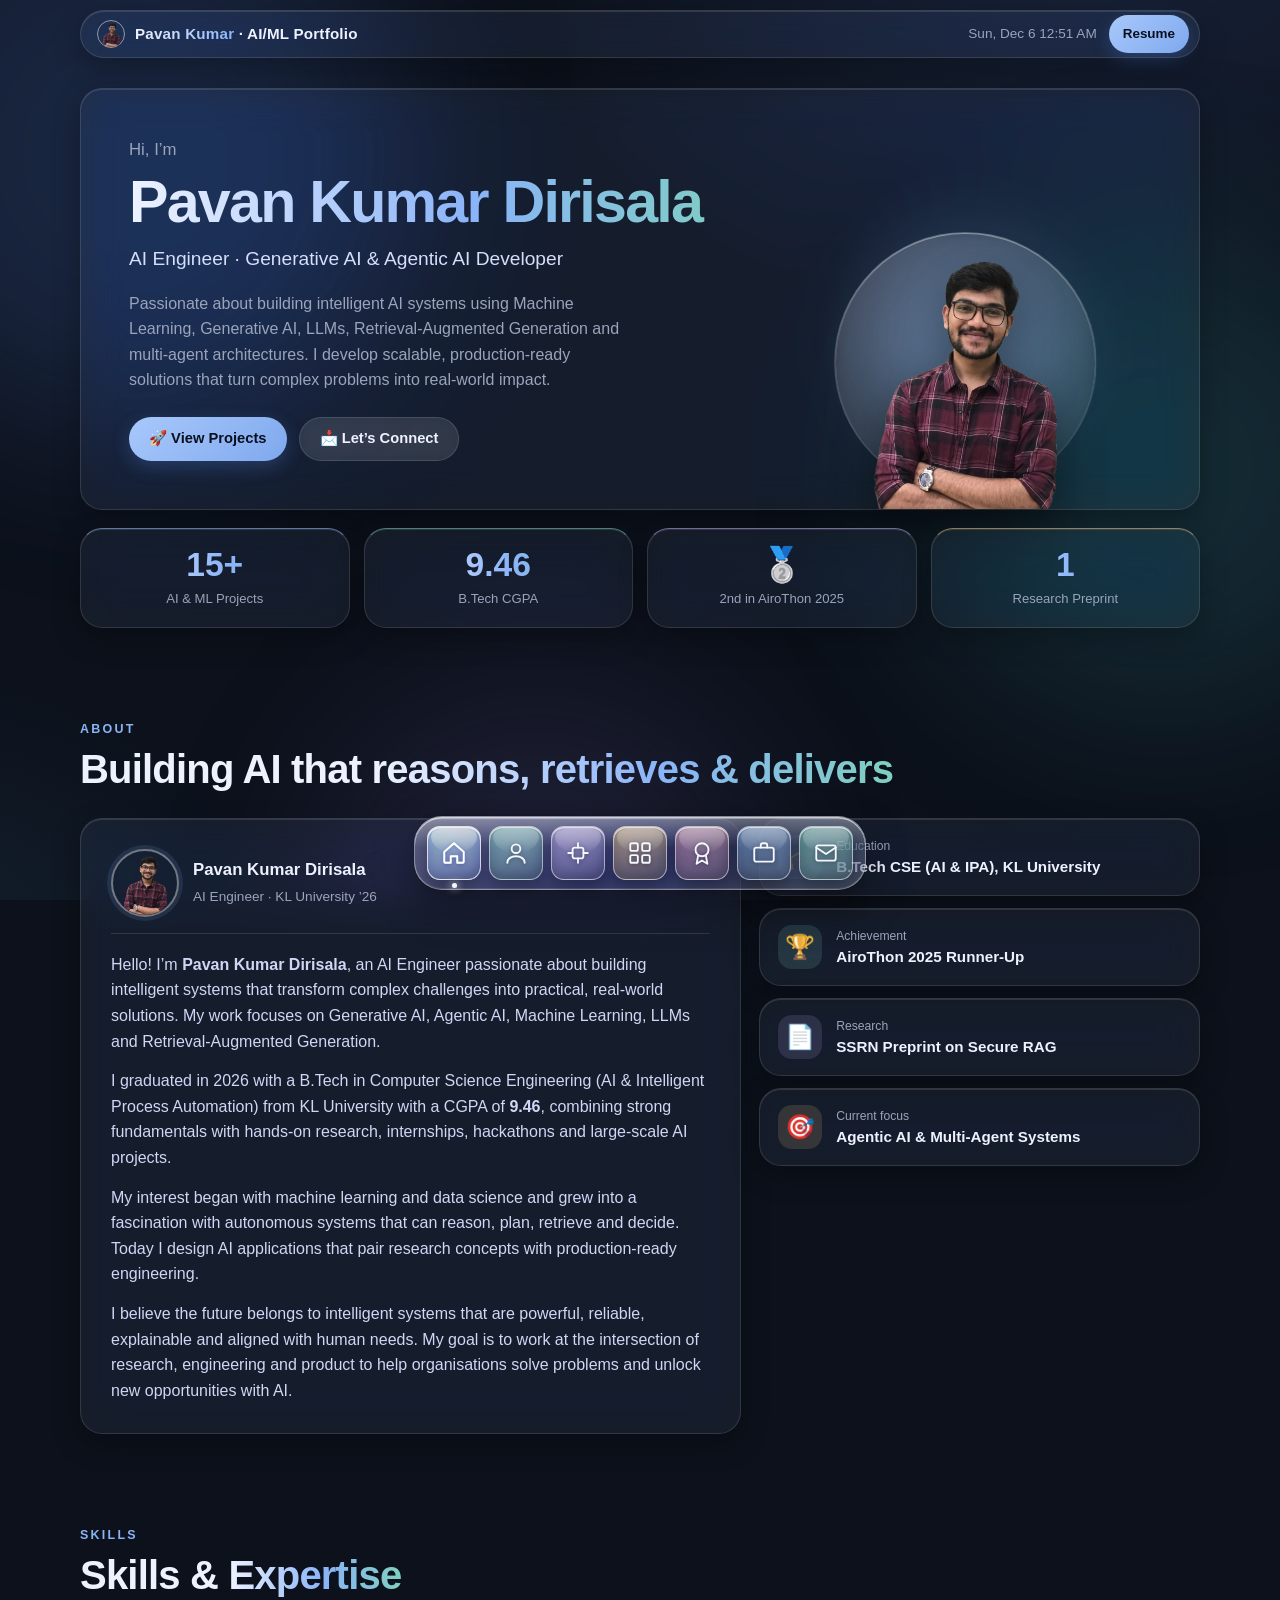
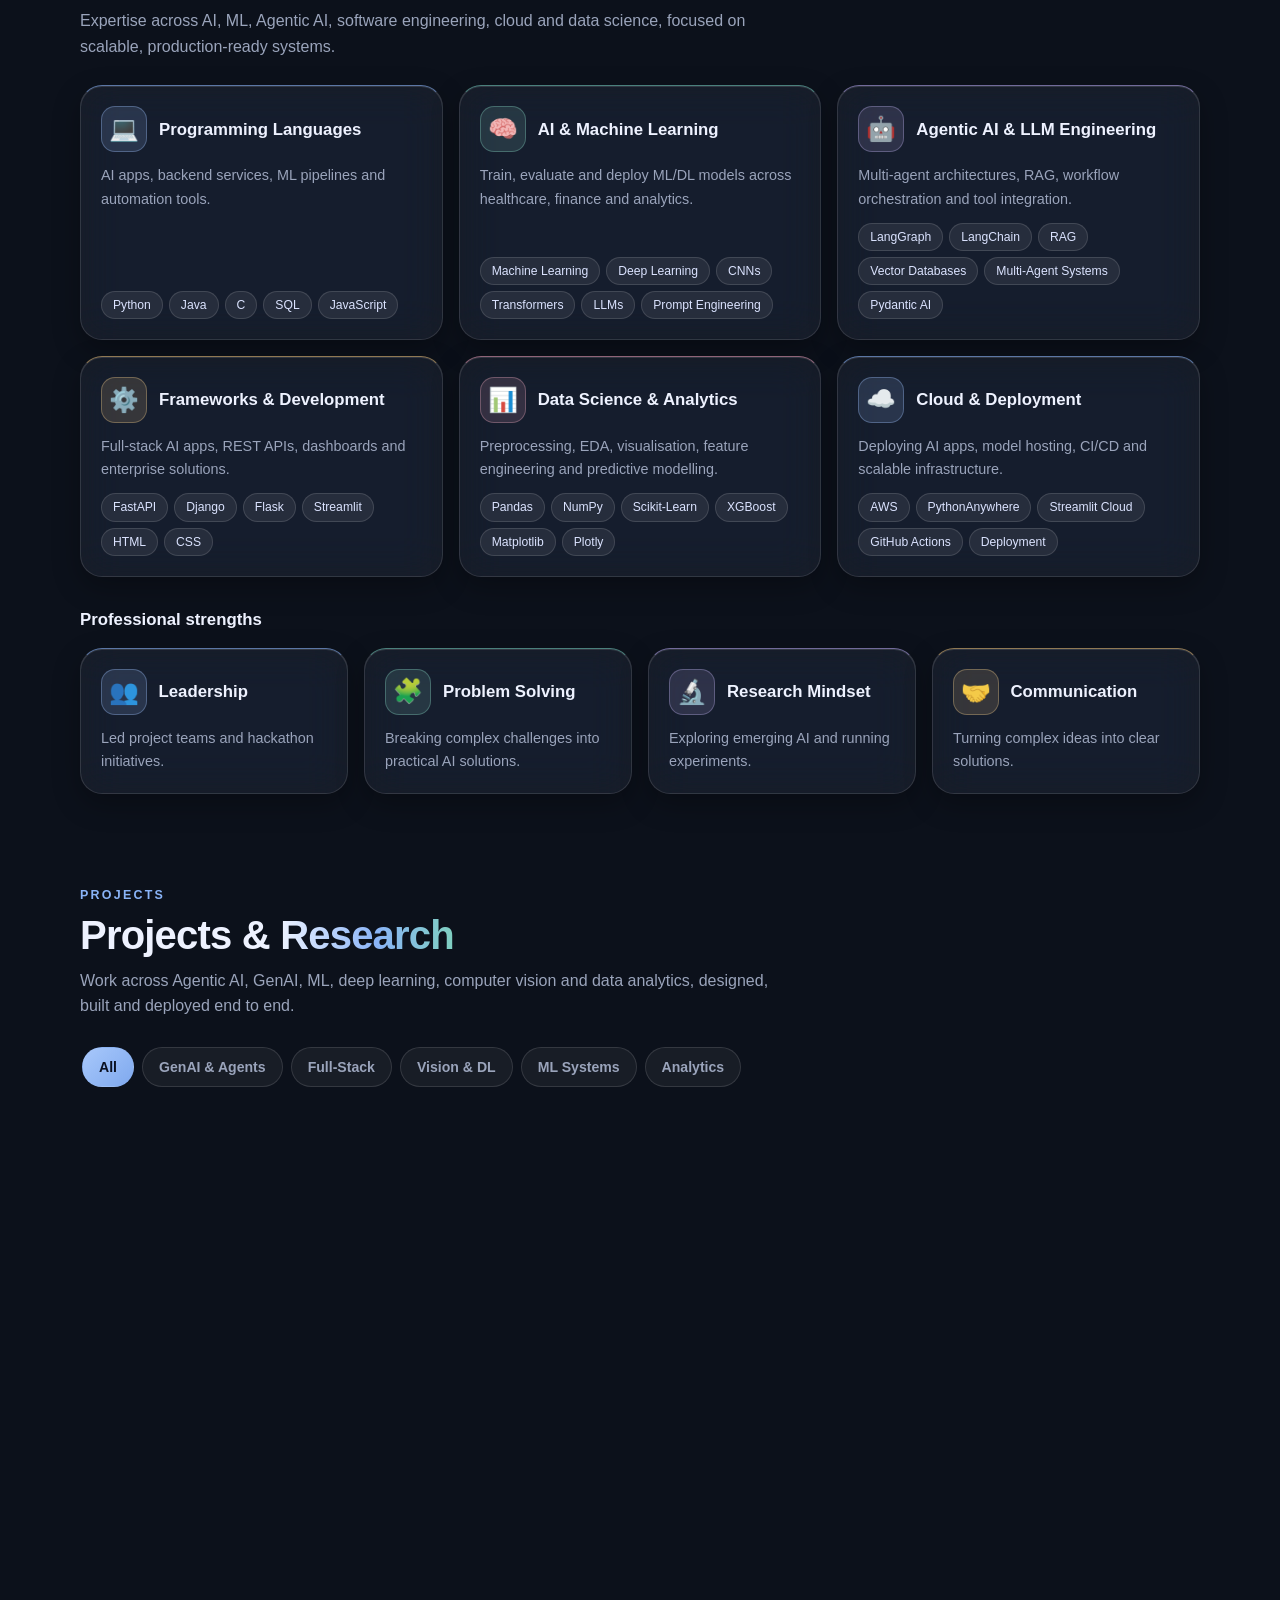
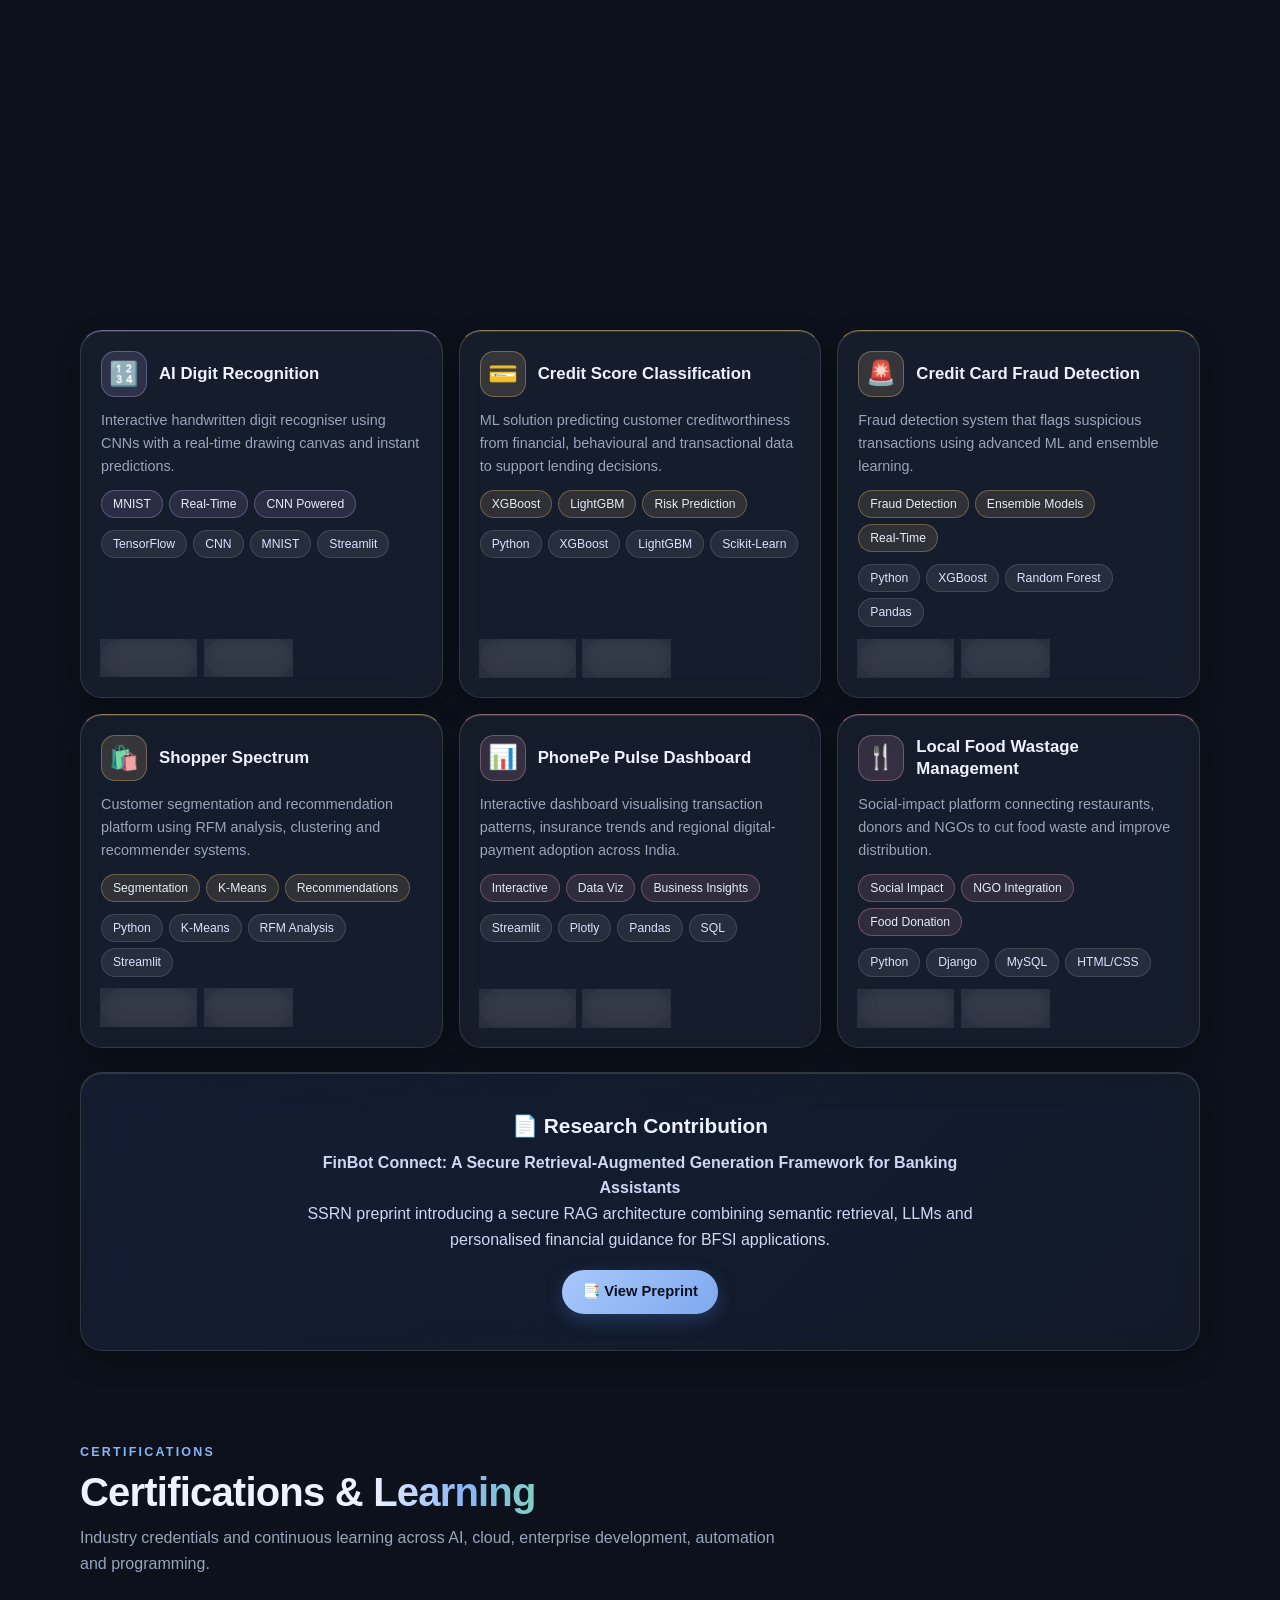
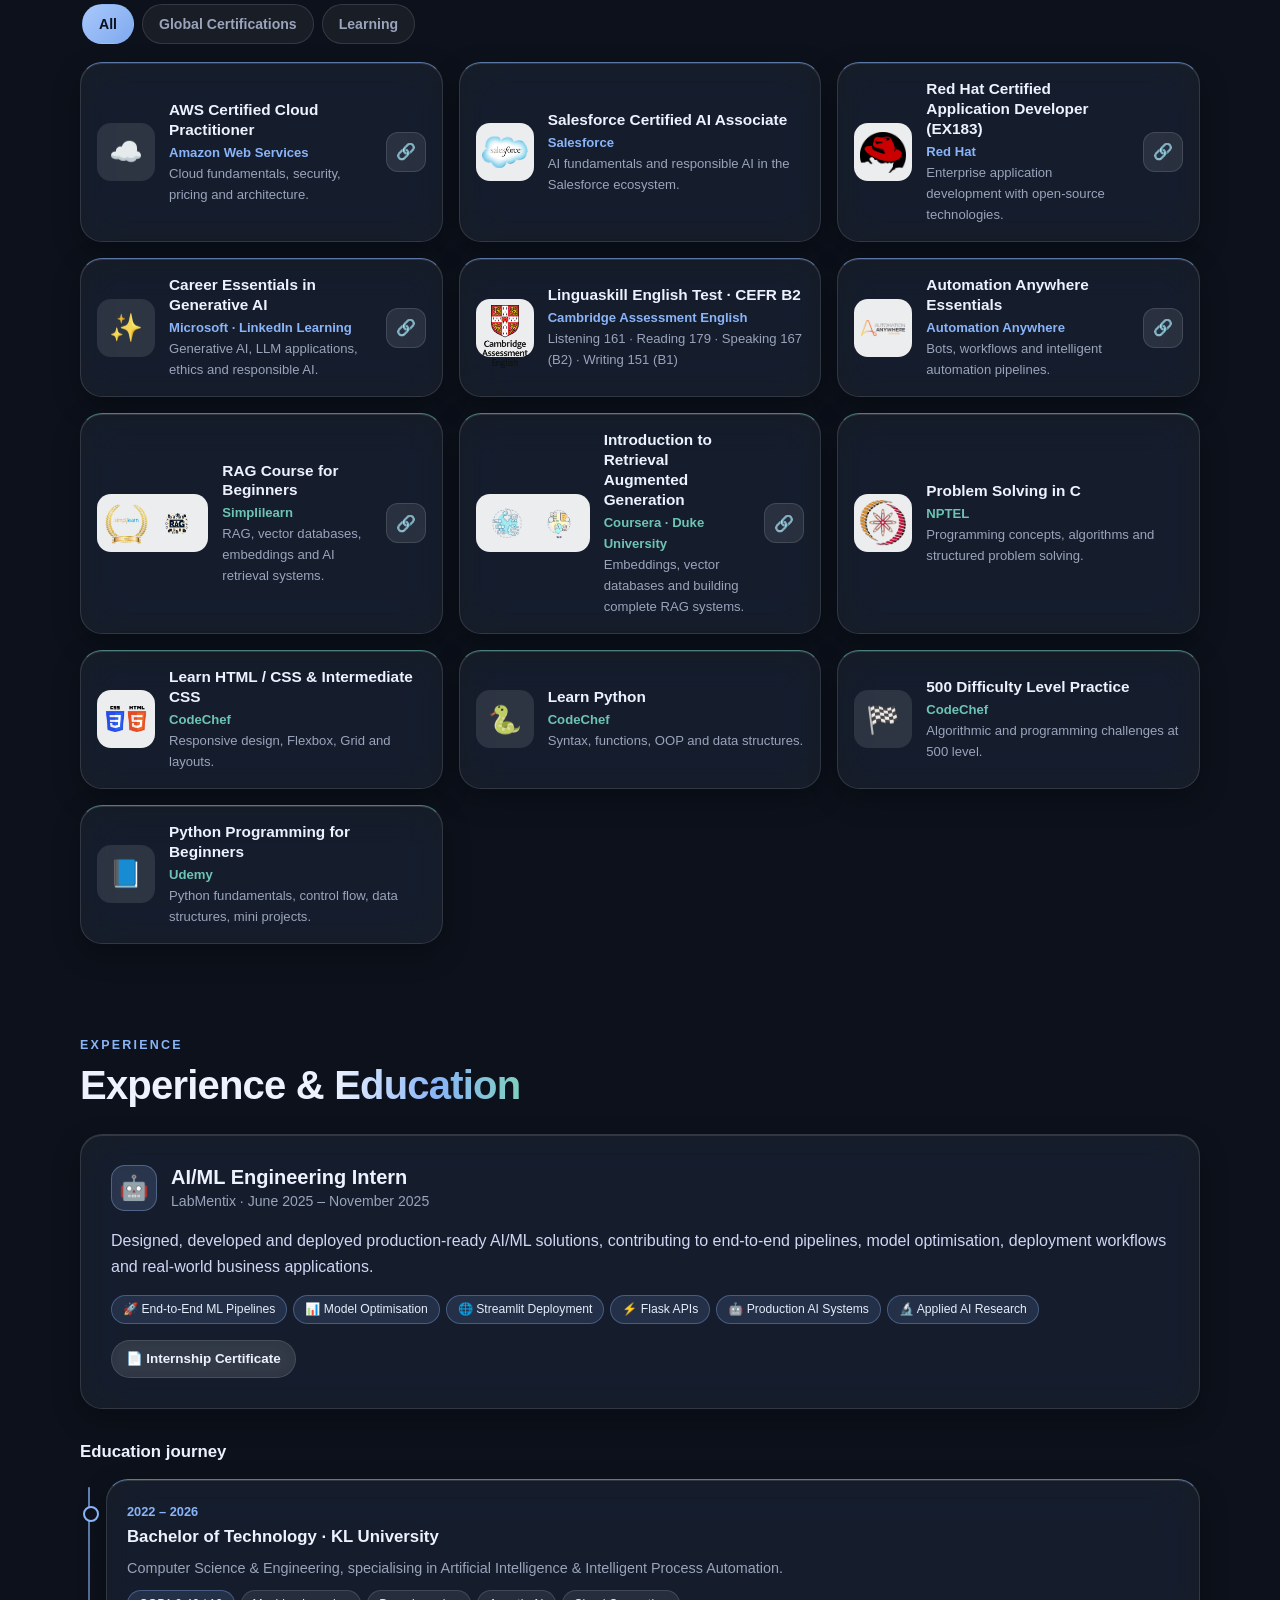
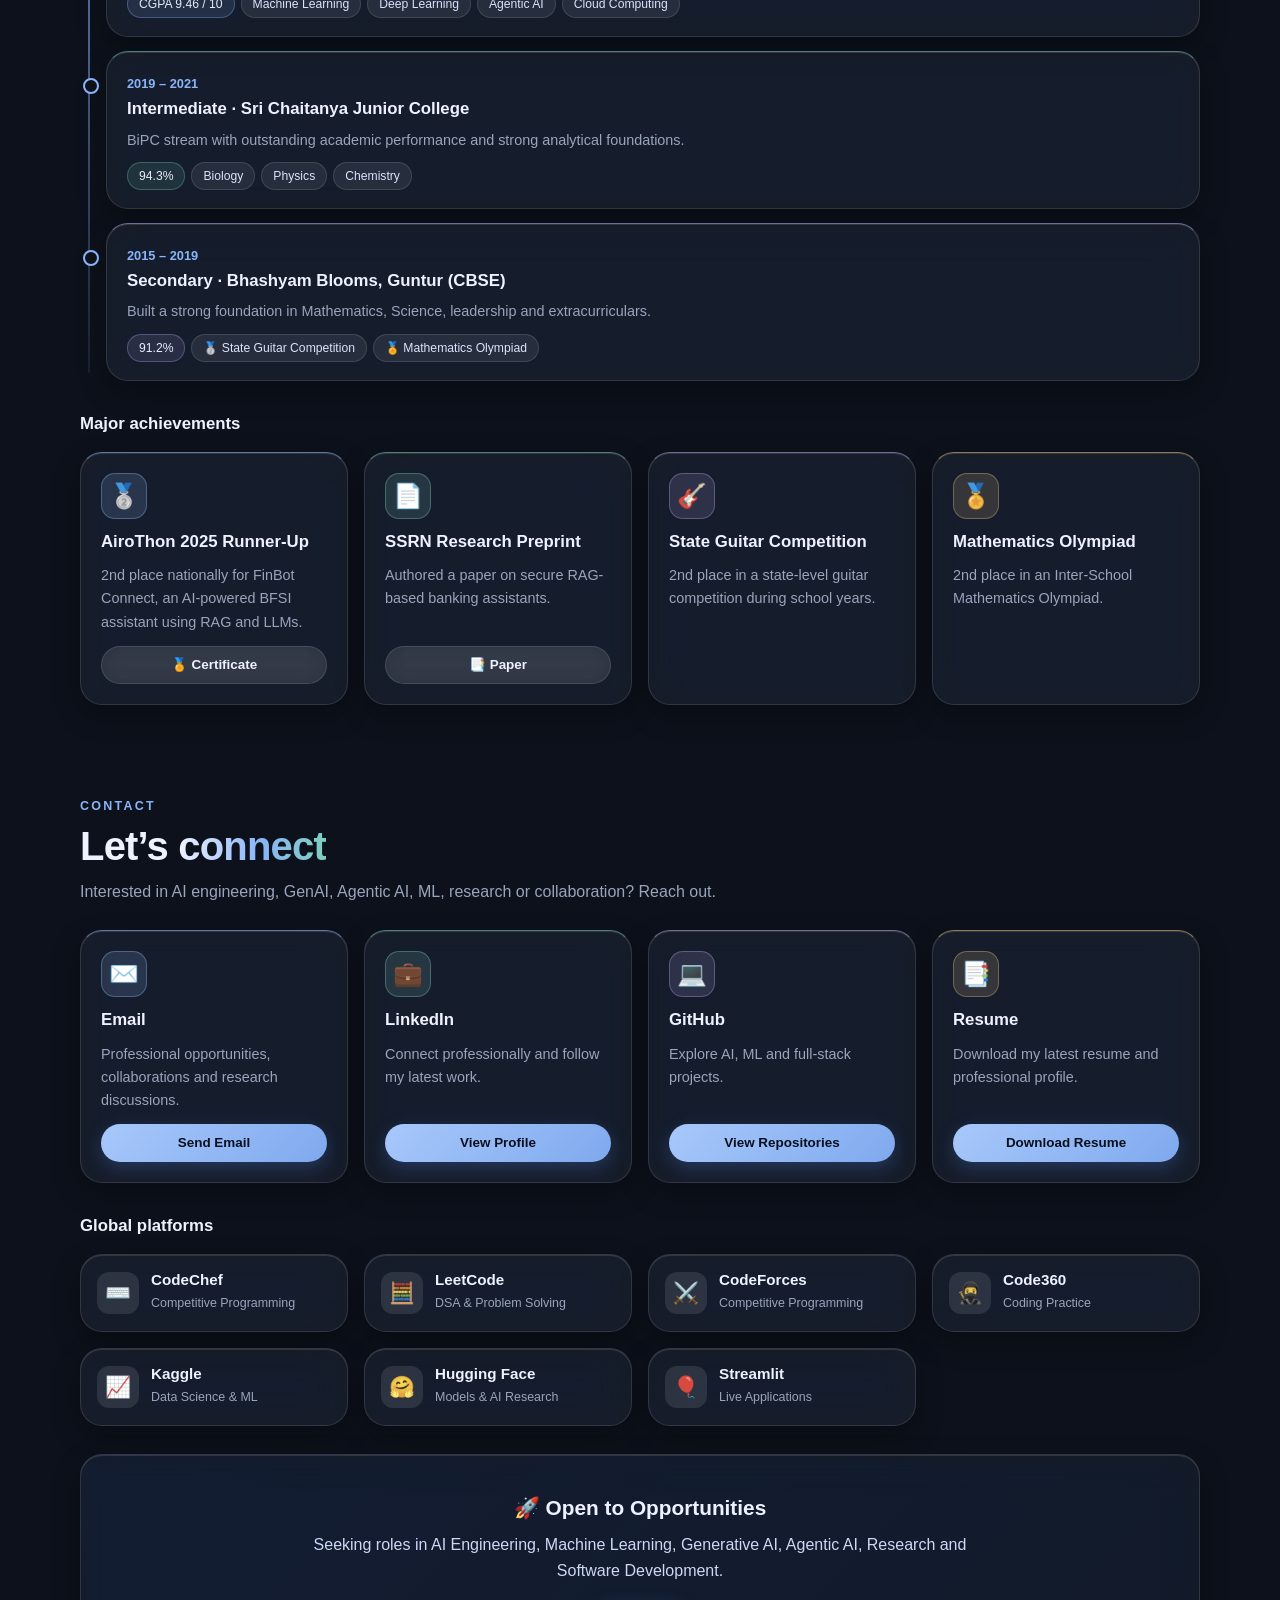
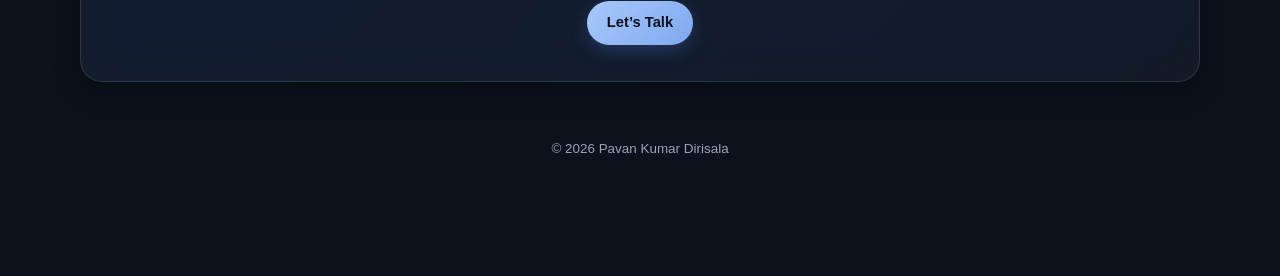
==== commit 6a4159ba: "Update index.html" ====
--- a/index.html
+++ b/index.html
@@ -8,6 +8,7 @@
   <title>Pavan Kumar Dirisala | AI Engineer Portfolio</title>
   <meta name="description"
     content="Pavan Kumar Dirisala – AI Engineer specialising in Generative AI, Agentic AI, RAG and Machine Learning.">
+  <link rel="canonical" href="https://pavan-kumar-dirisala.github.io/Portfolio/">
   <link rel="icon" href="images/pavan.png">
 
   <style>
@@ -1865,4 +1866,4 @@
   </script>
 </body>
 
-</html>+</html>
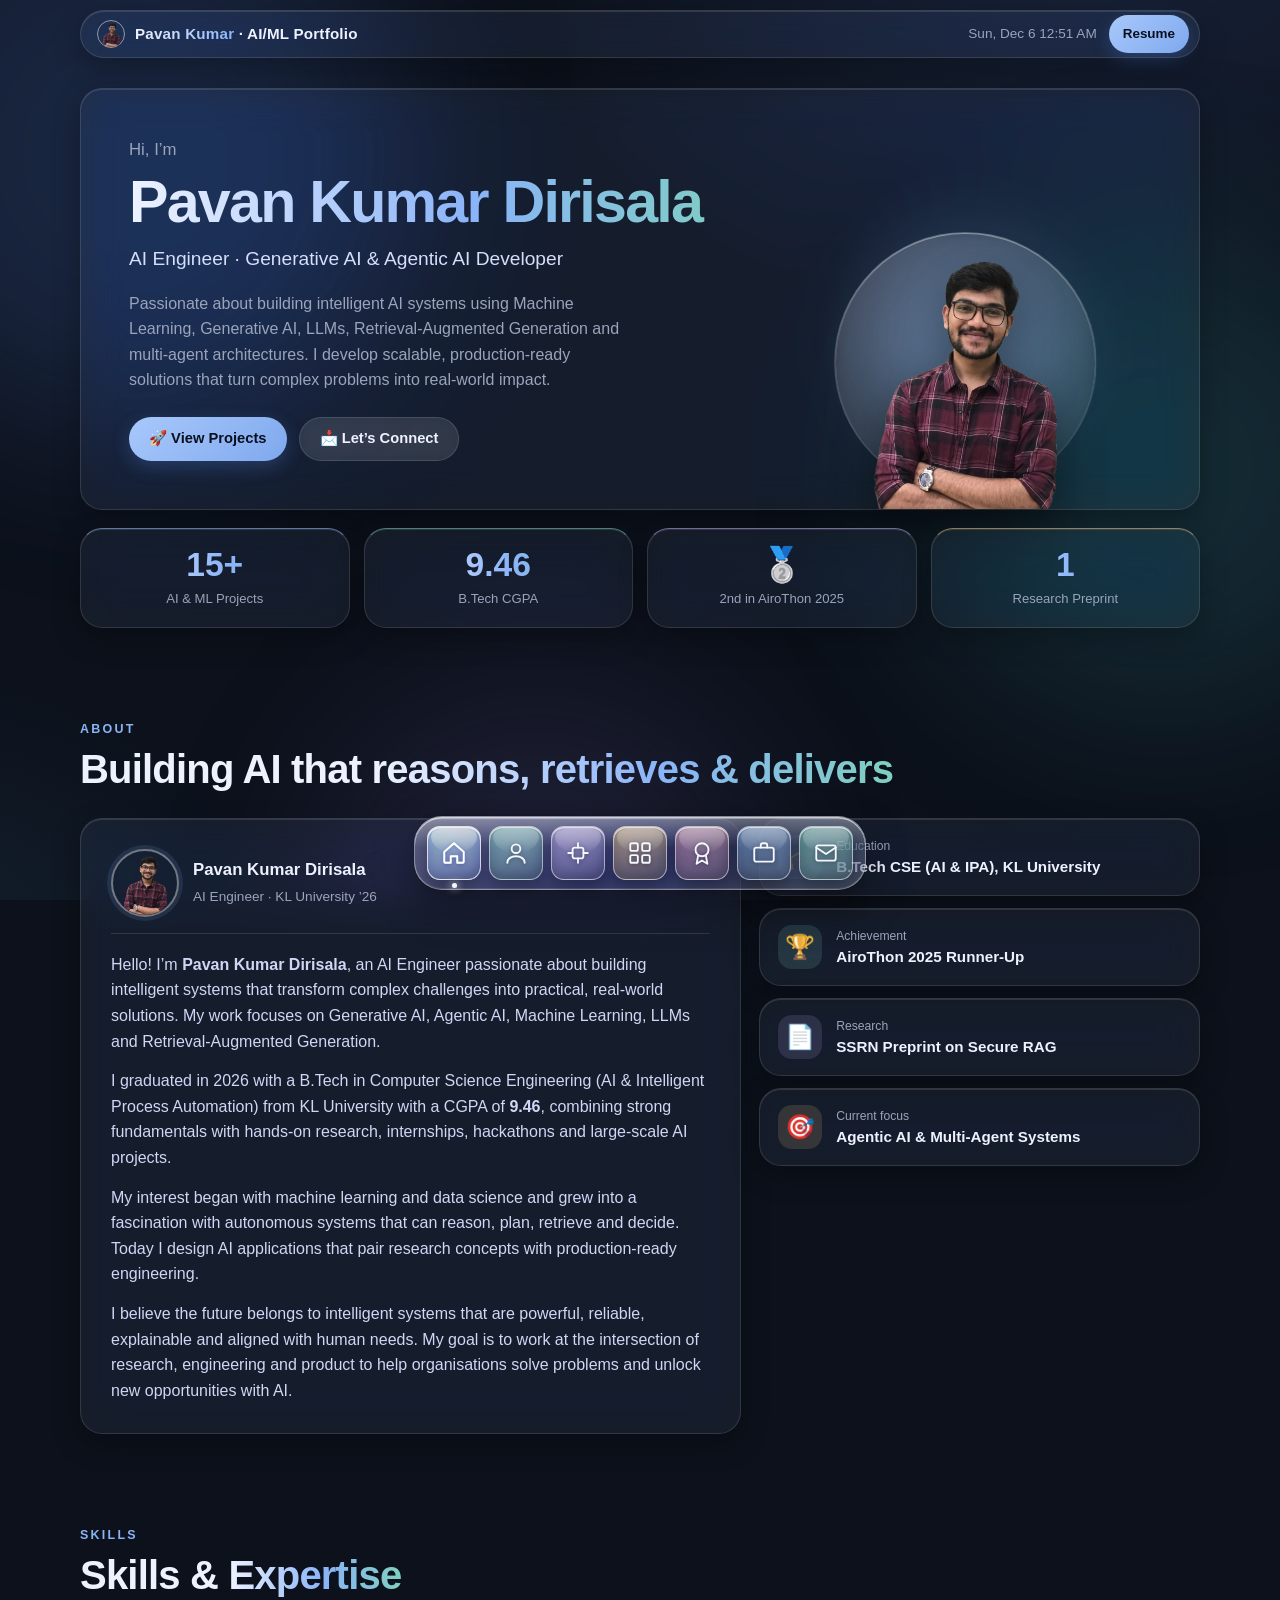
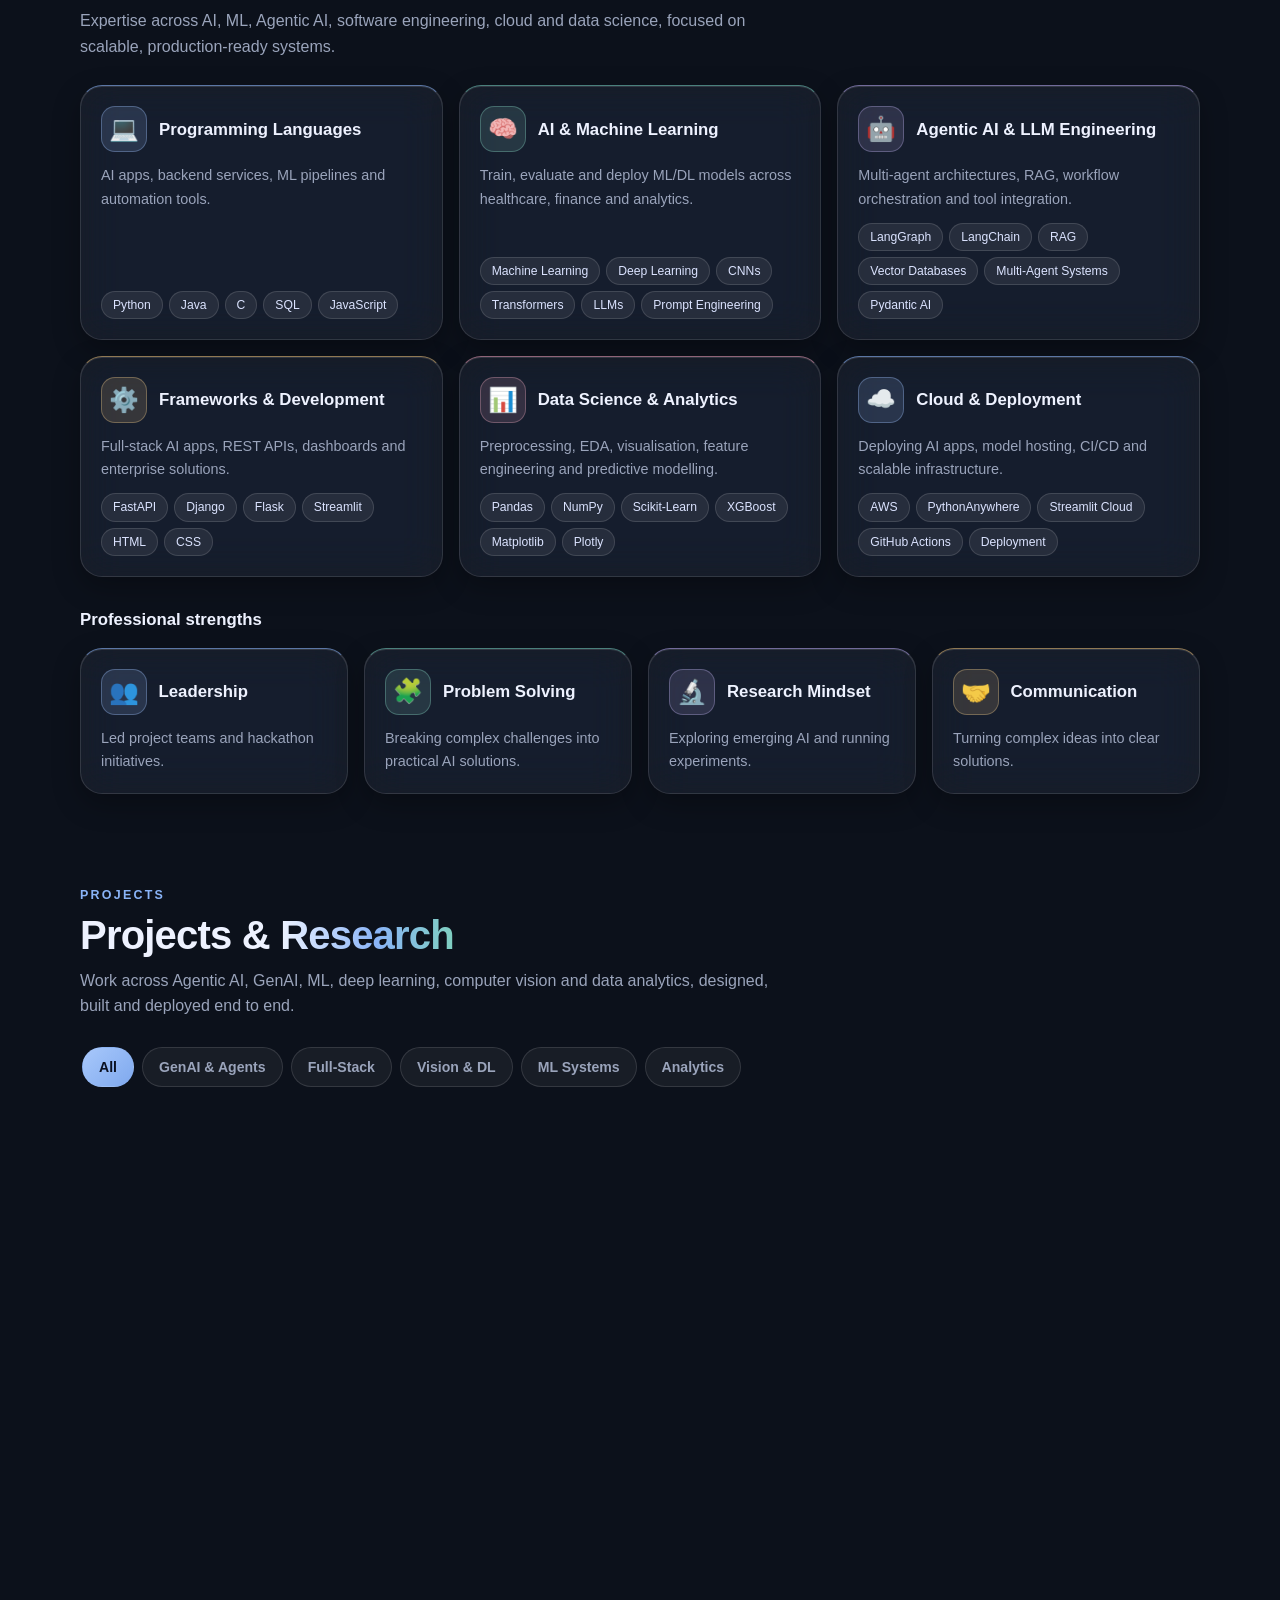
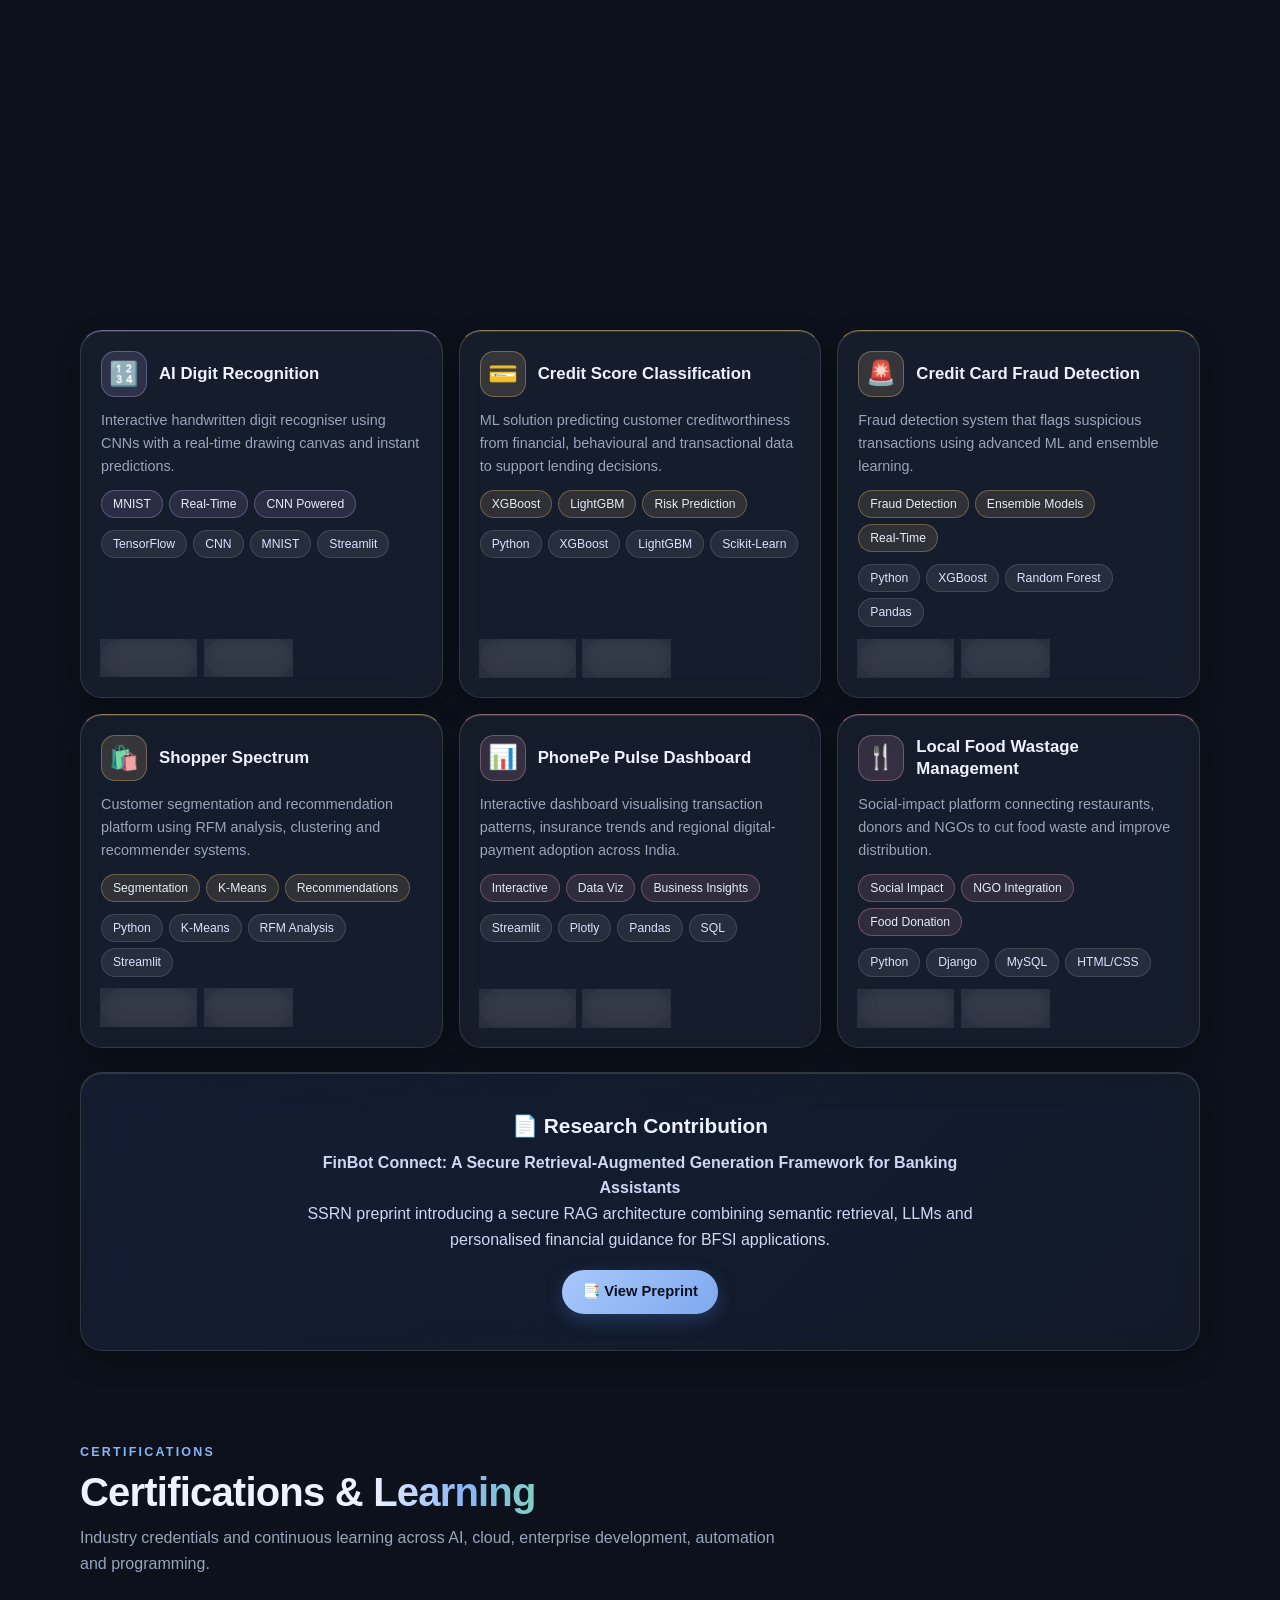
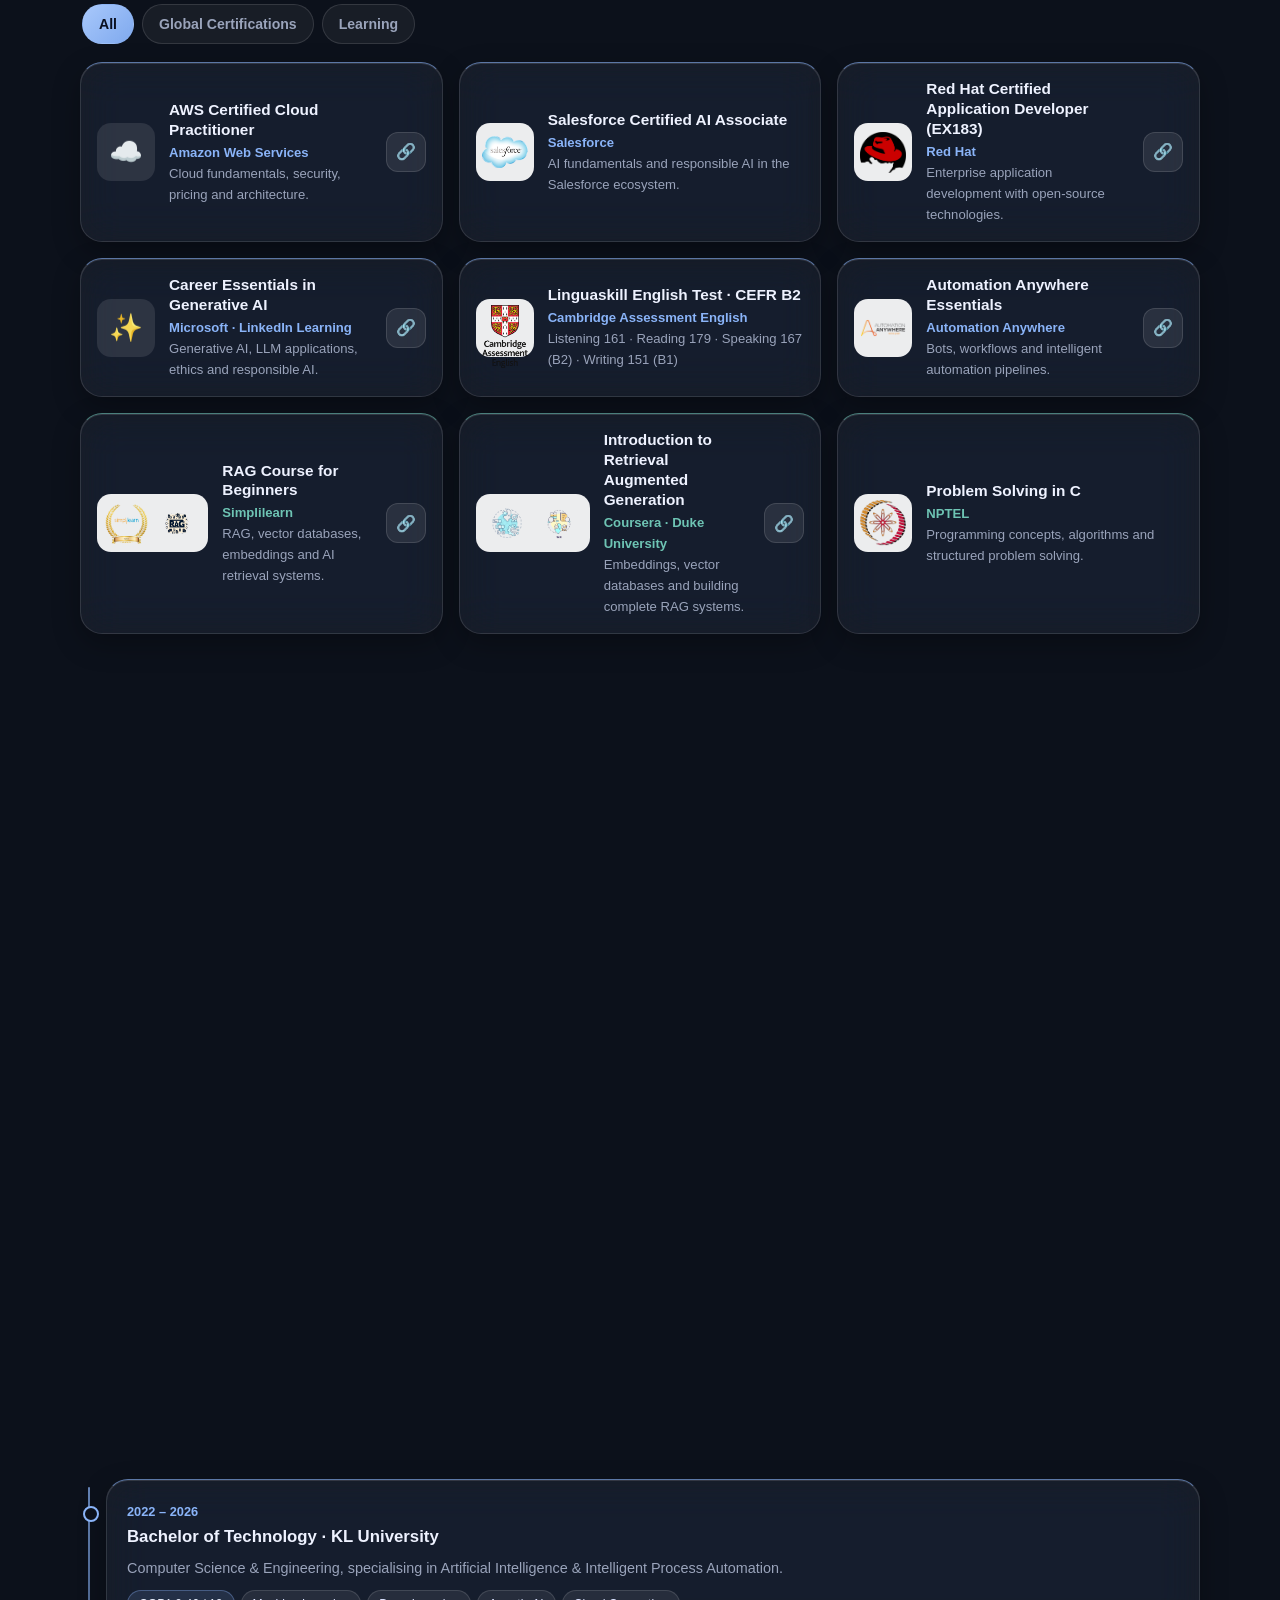
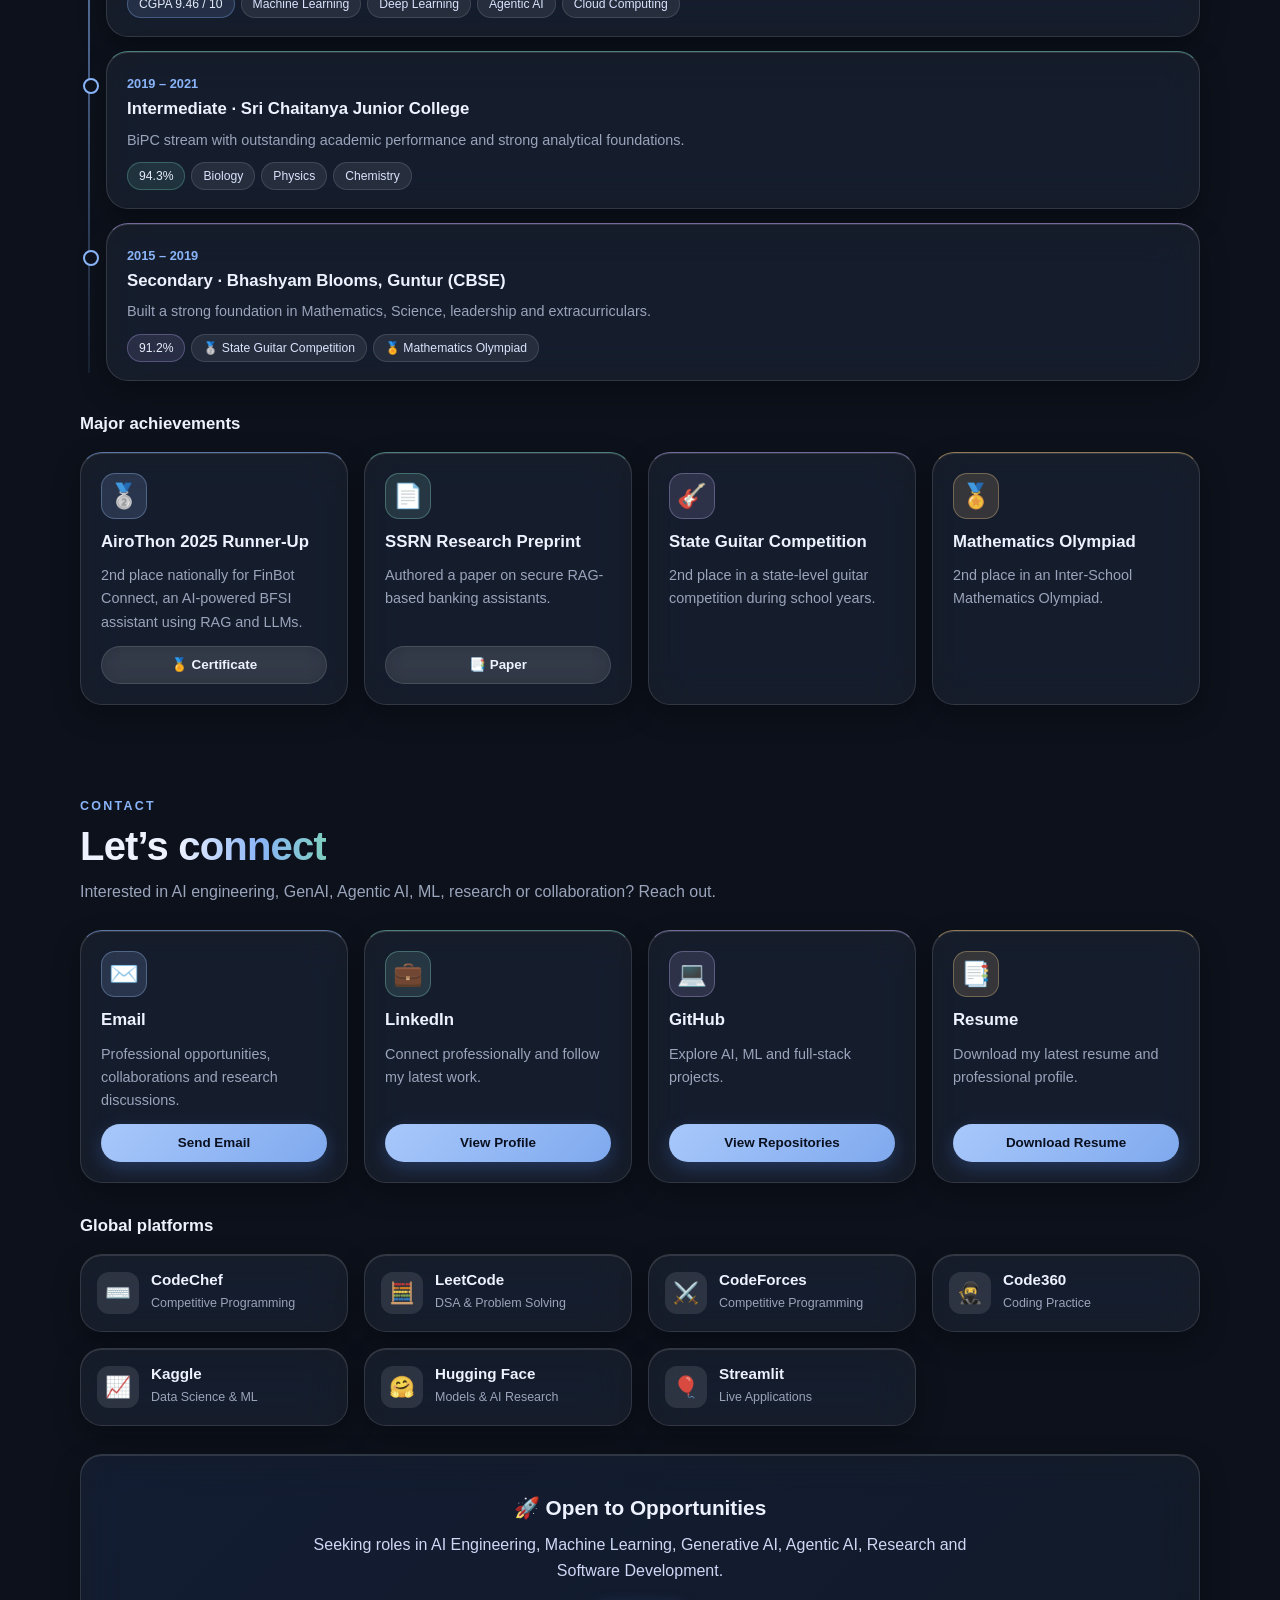
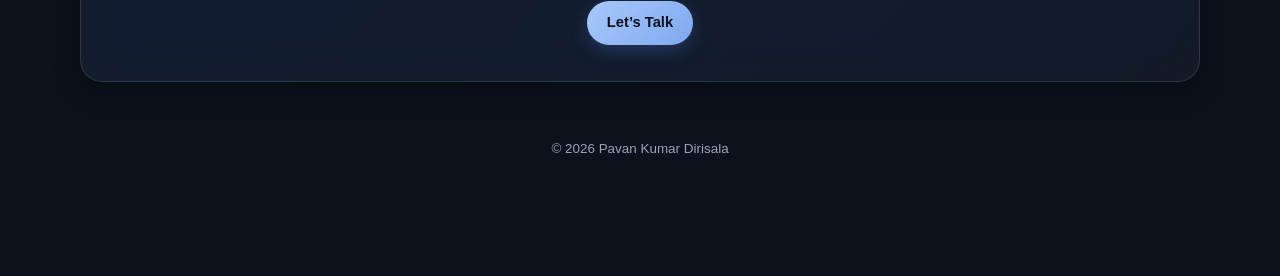
==== commit 1077e674: "Update index.html" ====
--- a/index.html
+++ b/index.html
@@ -1330,6 +1330,31 @@
       }
     }
   </style>
+  
+<script type="application/ld+json">
+{
+  "@context": "https://schema.org",
+  "@type": "Person",
+  "name": "Pavan Kumar Dirisala",
+  "url": "https://pavan-kumar-dirisala.github.io/Portfolio/",
+  "jobTitle": "AI Engineer",
+  "description": "AI and Machine Learning enthusiast specialising in Generative AI, Agentic AI, RAG and Machine Learning.",
+  "knowsAbout": [
+    "Artificial Intelligence",
+    "Machine Learning",
+    "Generative AI",
+    "Agentic AI",
+    "Retrieval-Augmented Generation",
+    "Python",
+    "LangChain",
+    "FastAPI"
+  ],
+  "sameAs": [
+    "https://github.com/Pavan-Kumar-Dirisala"
+  ]
+}
+</script>
+
 </head>
 
 <body>
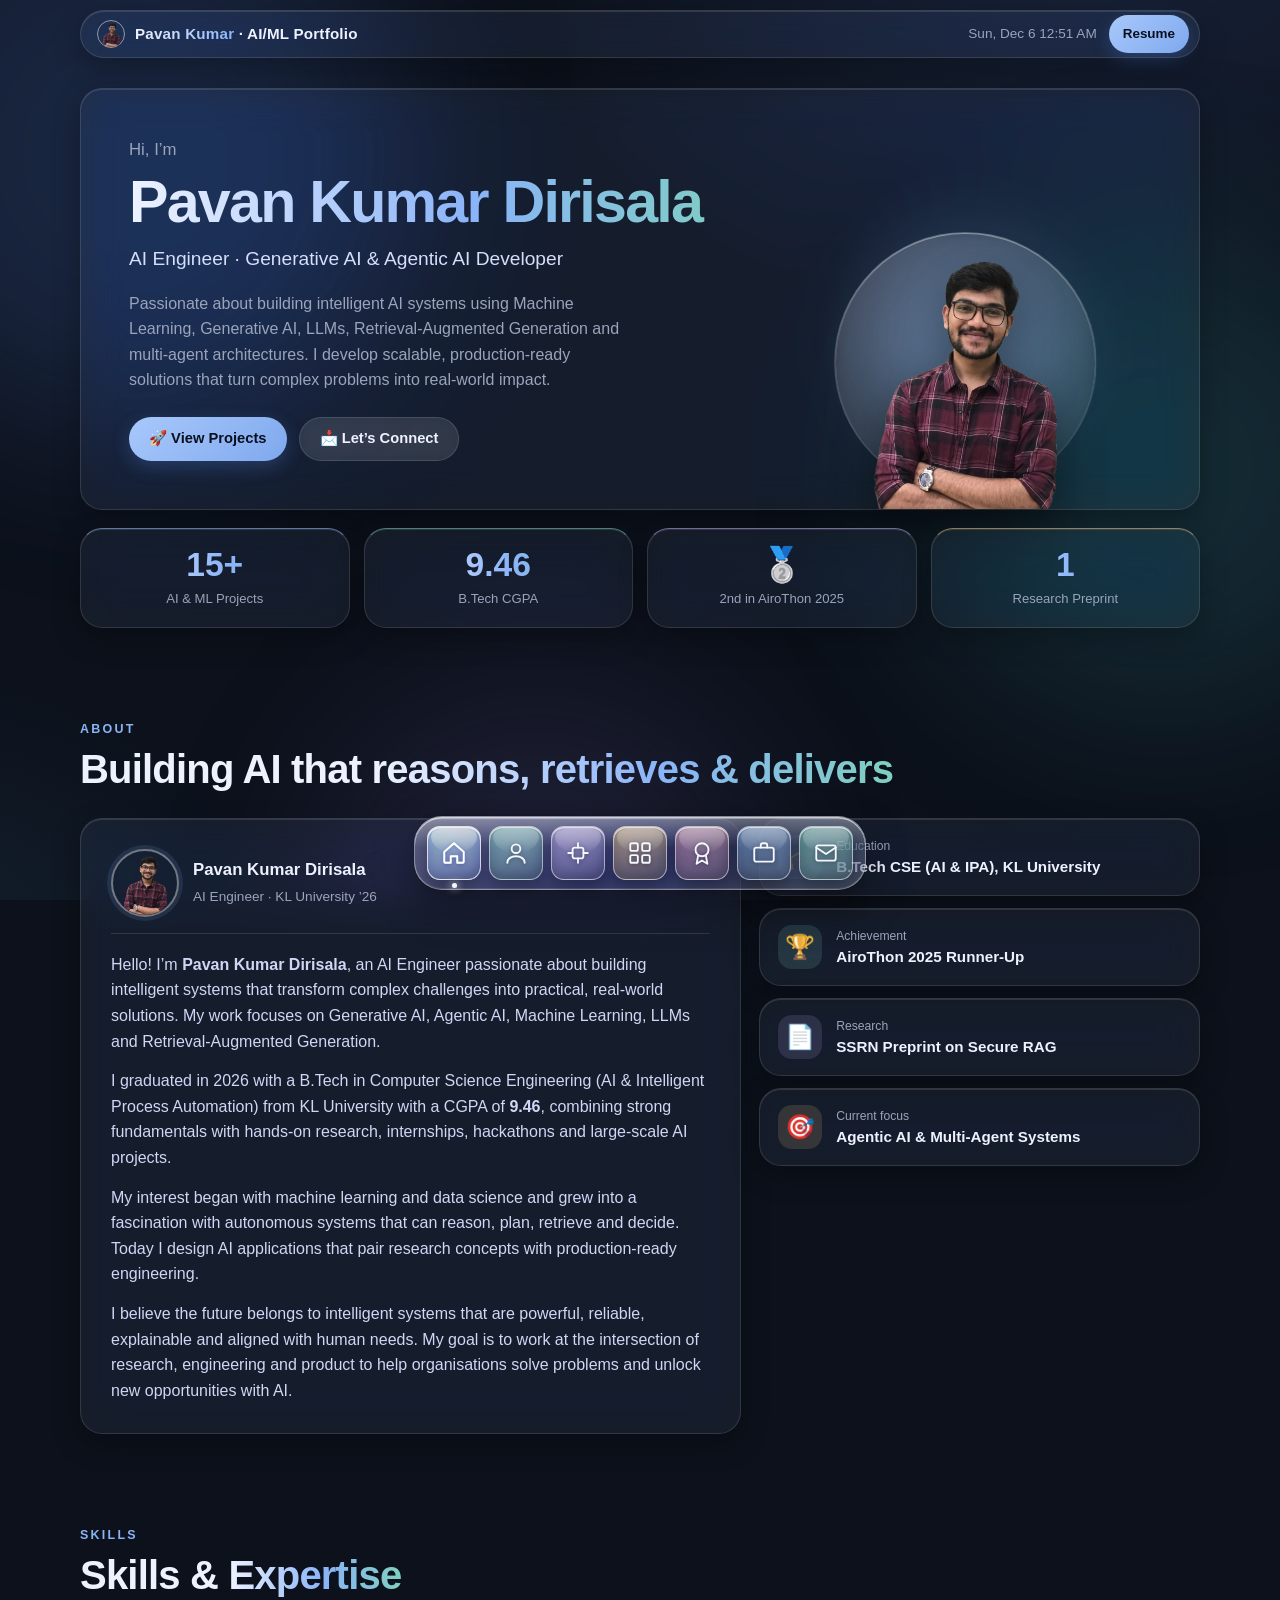
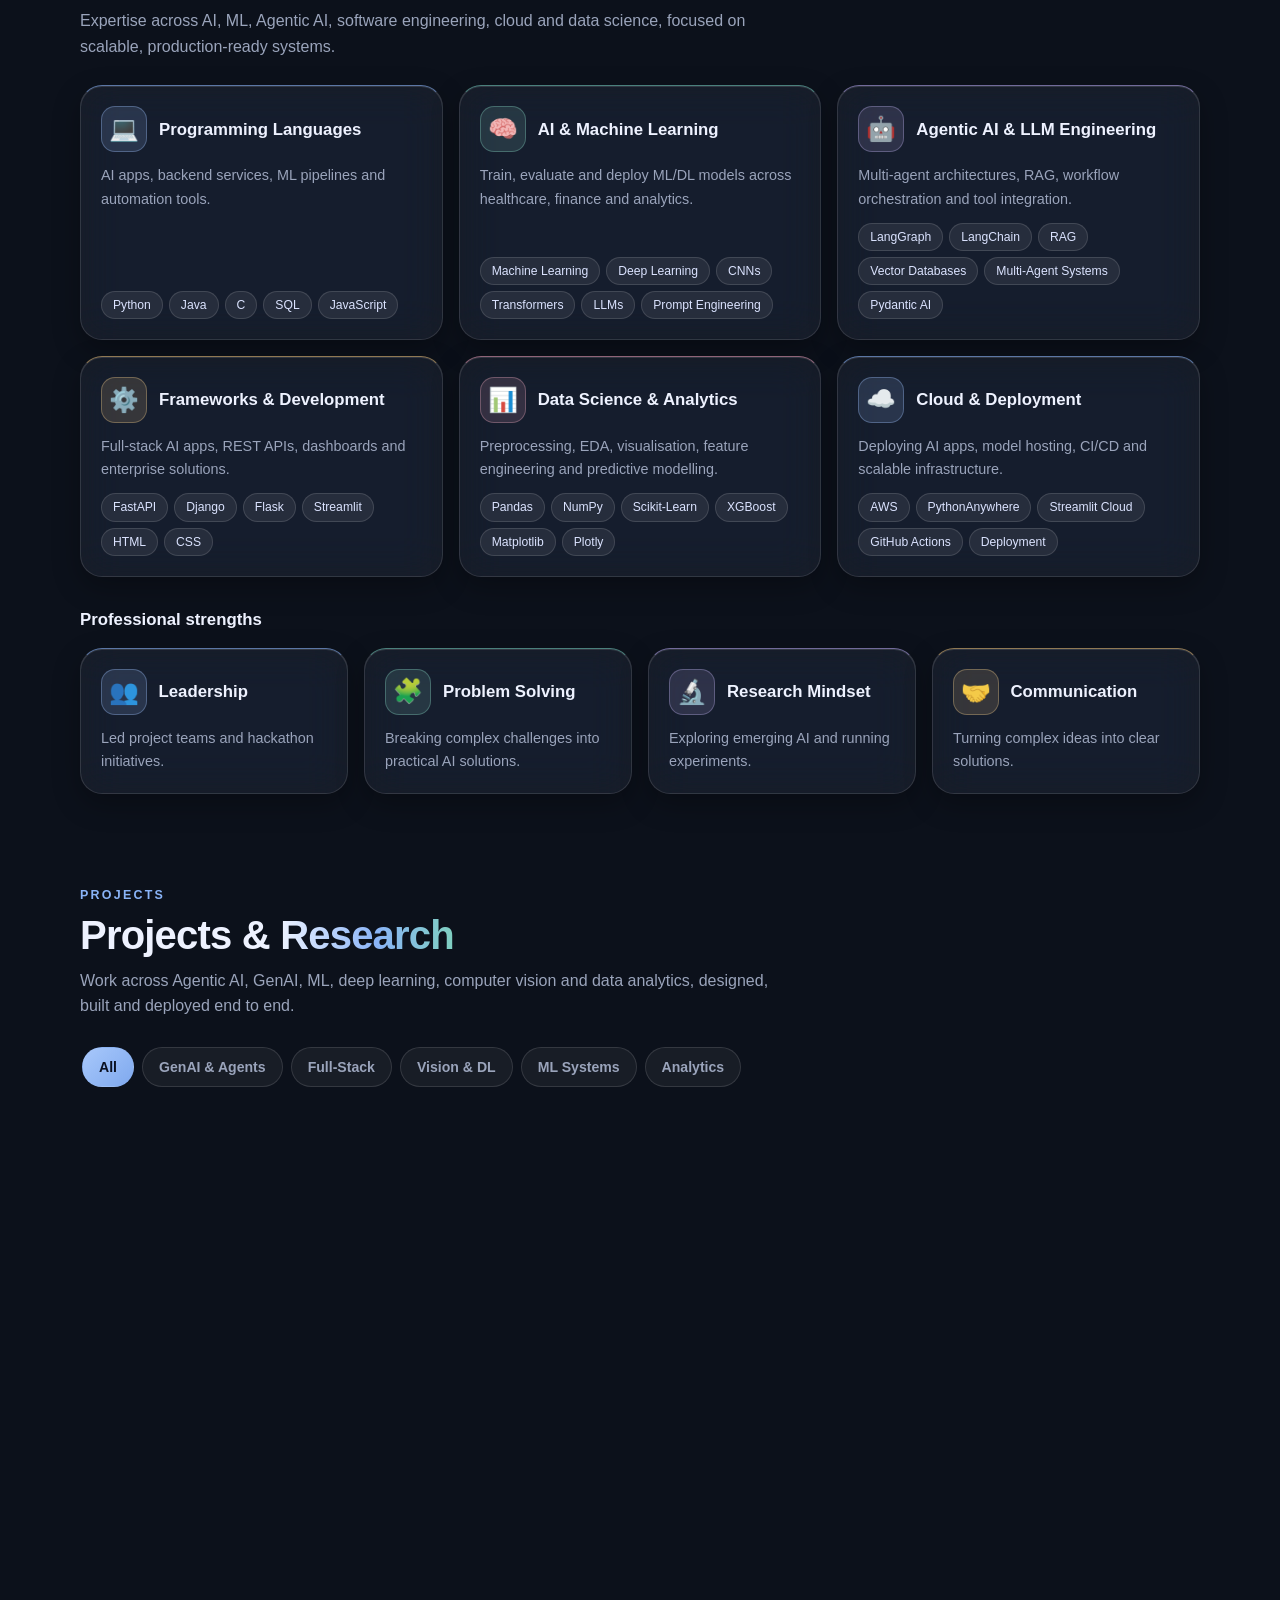
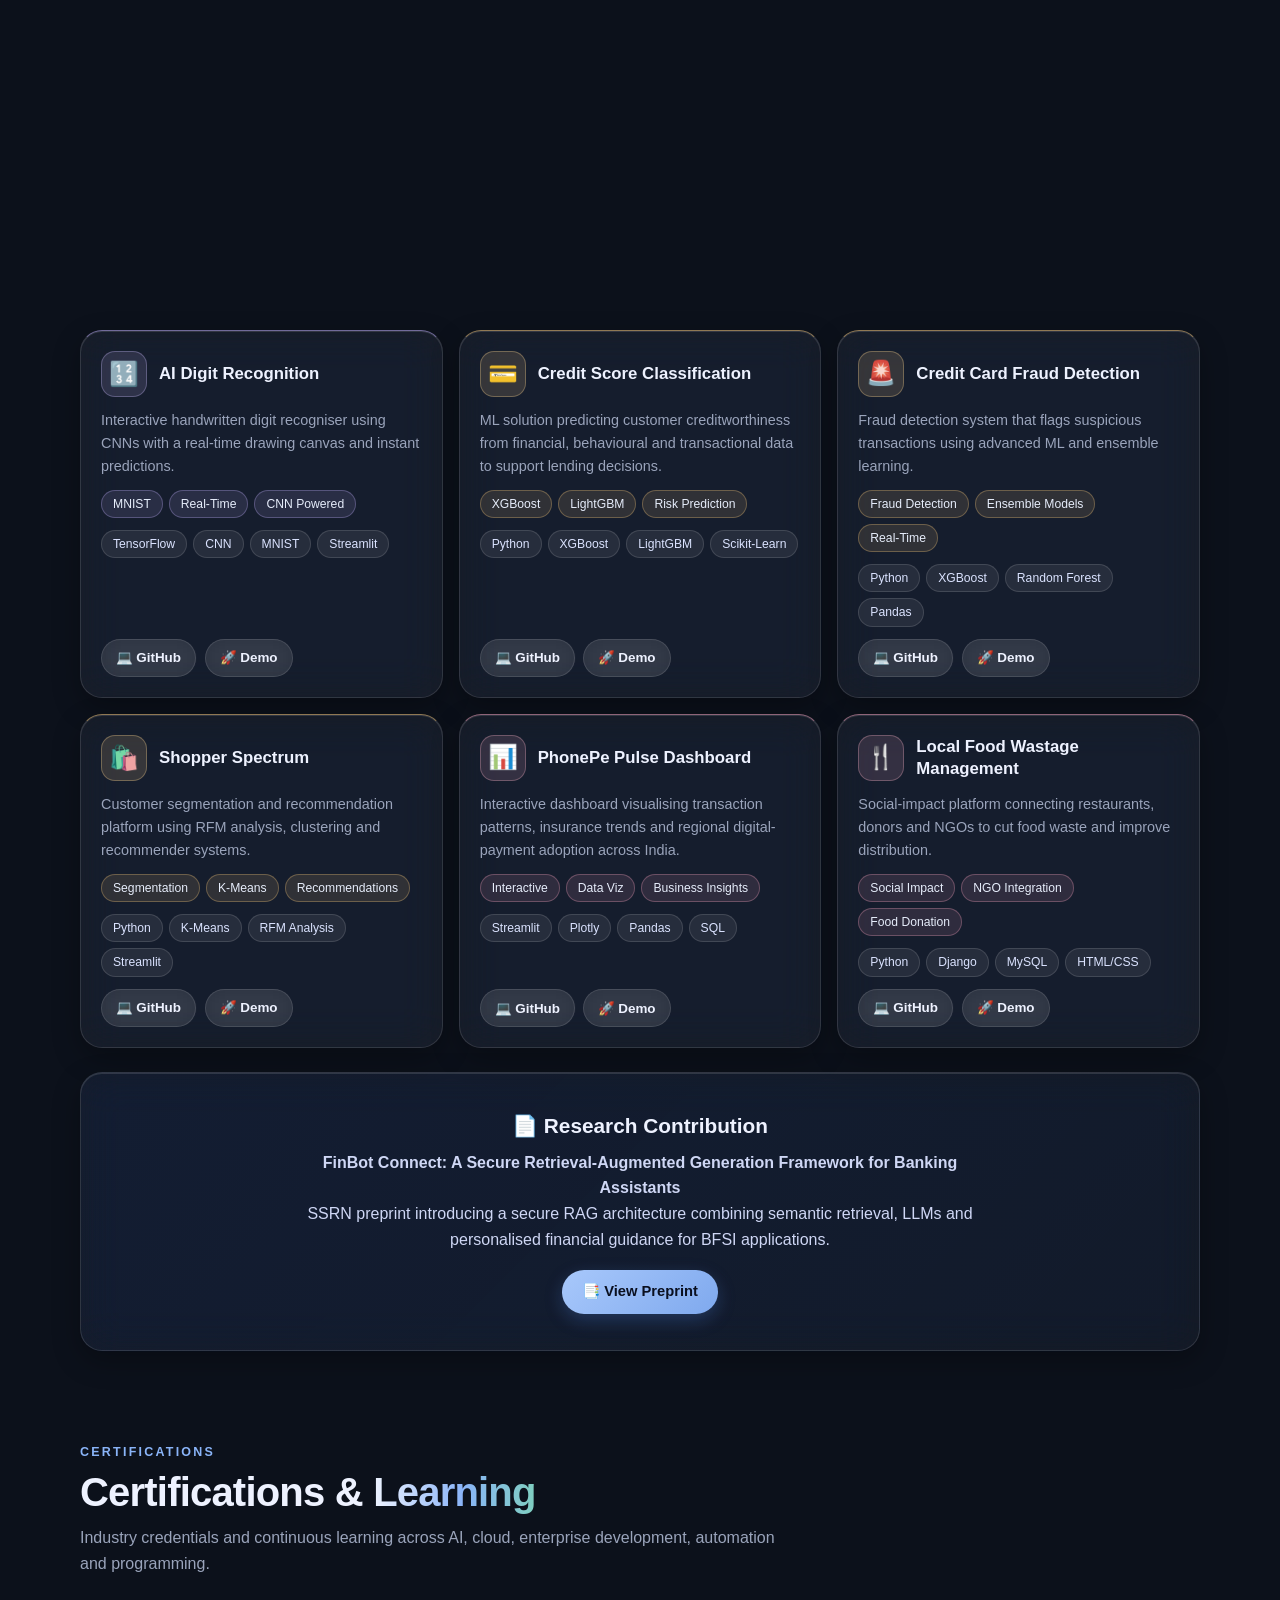
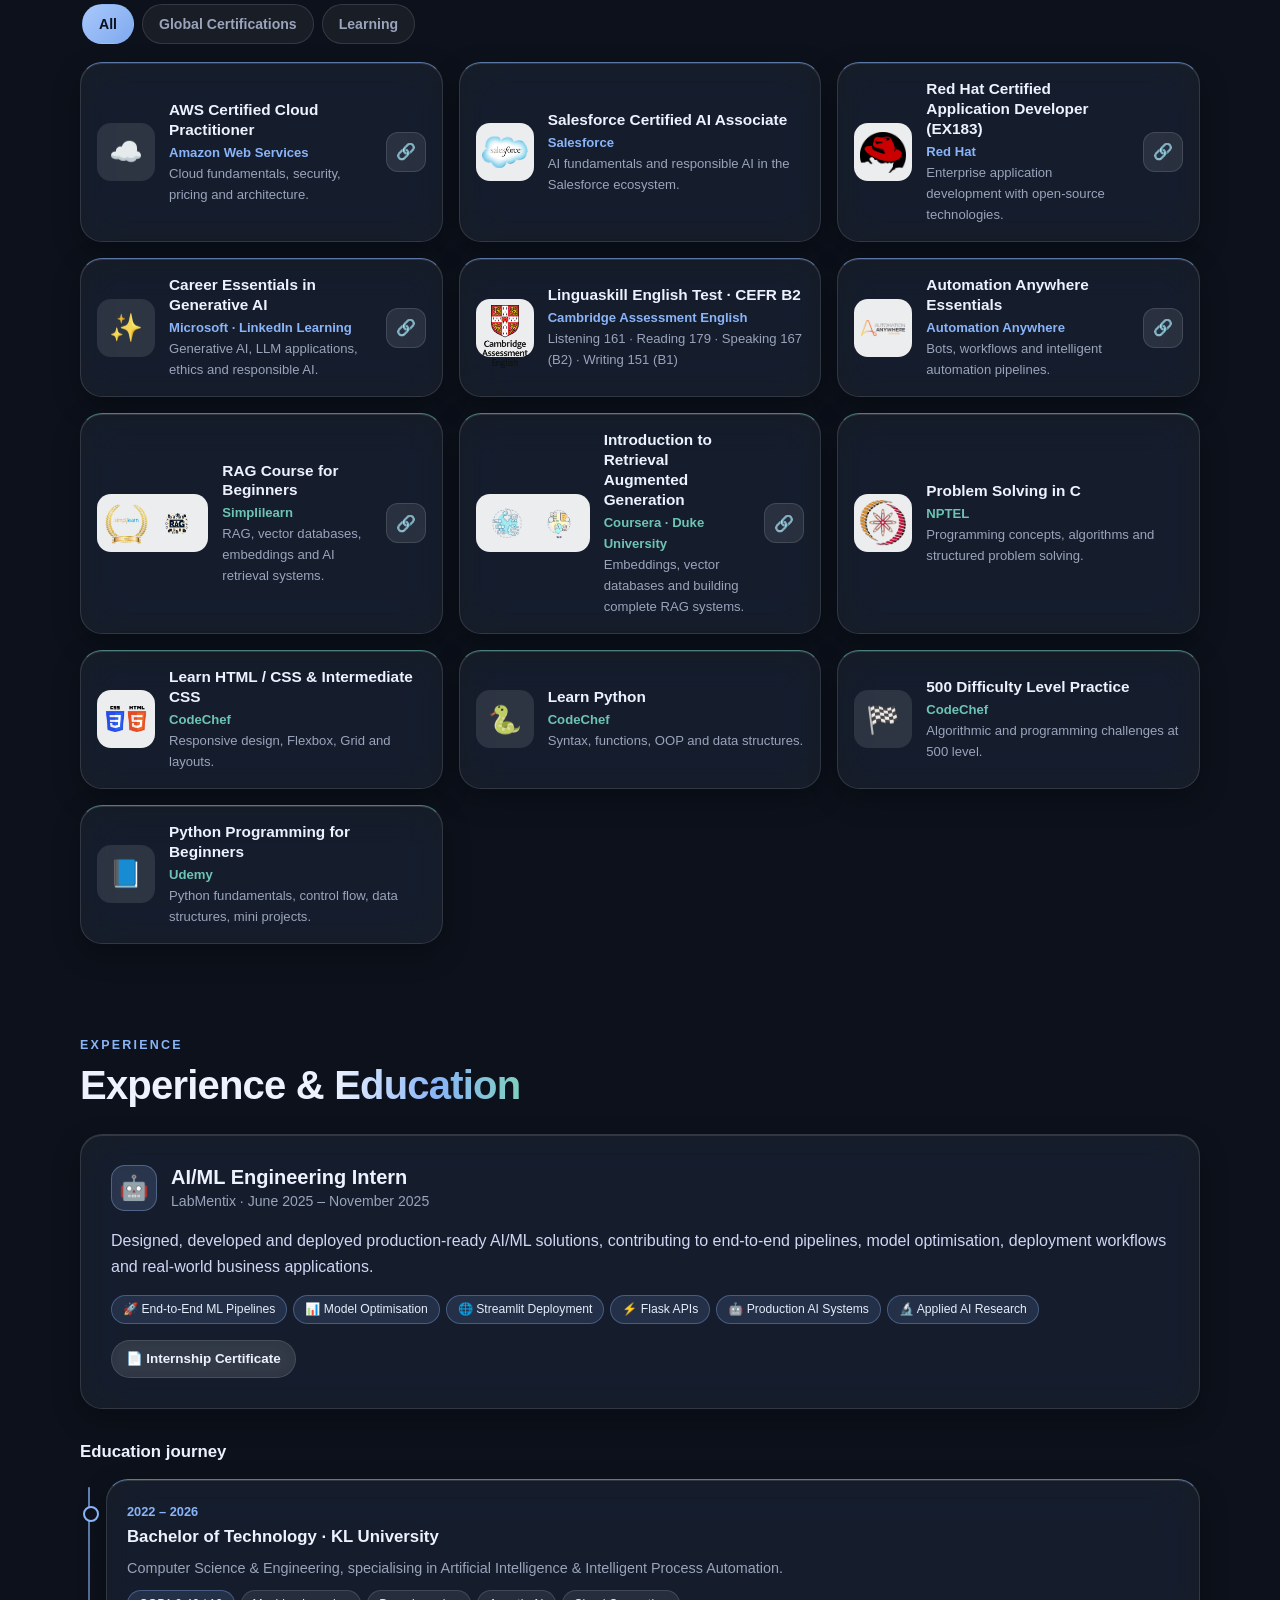
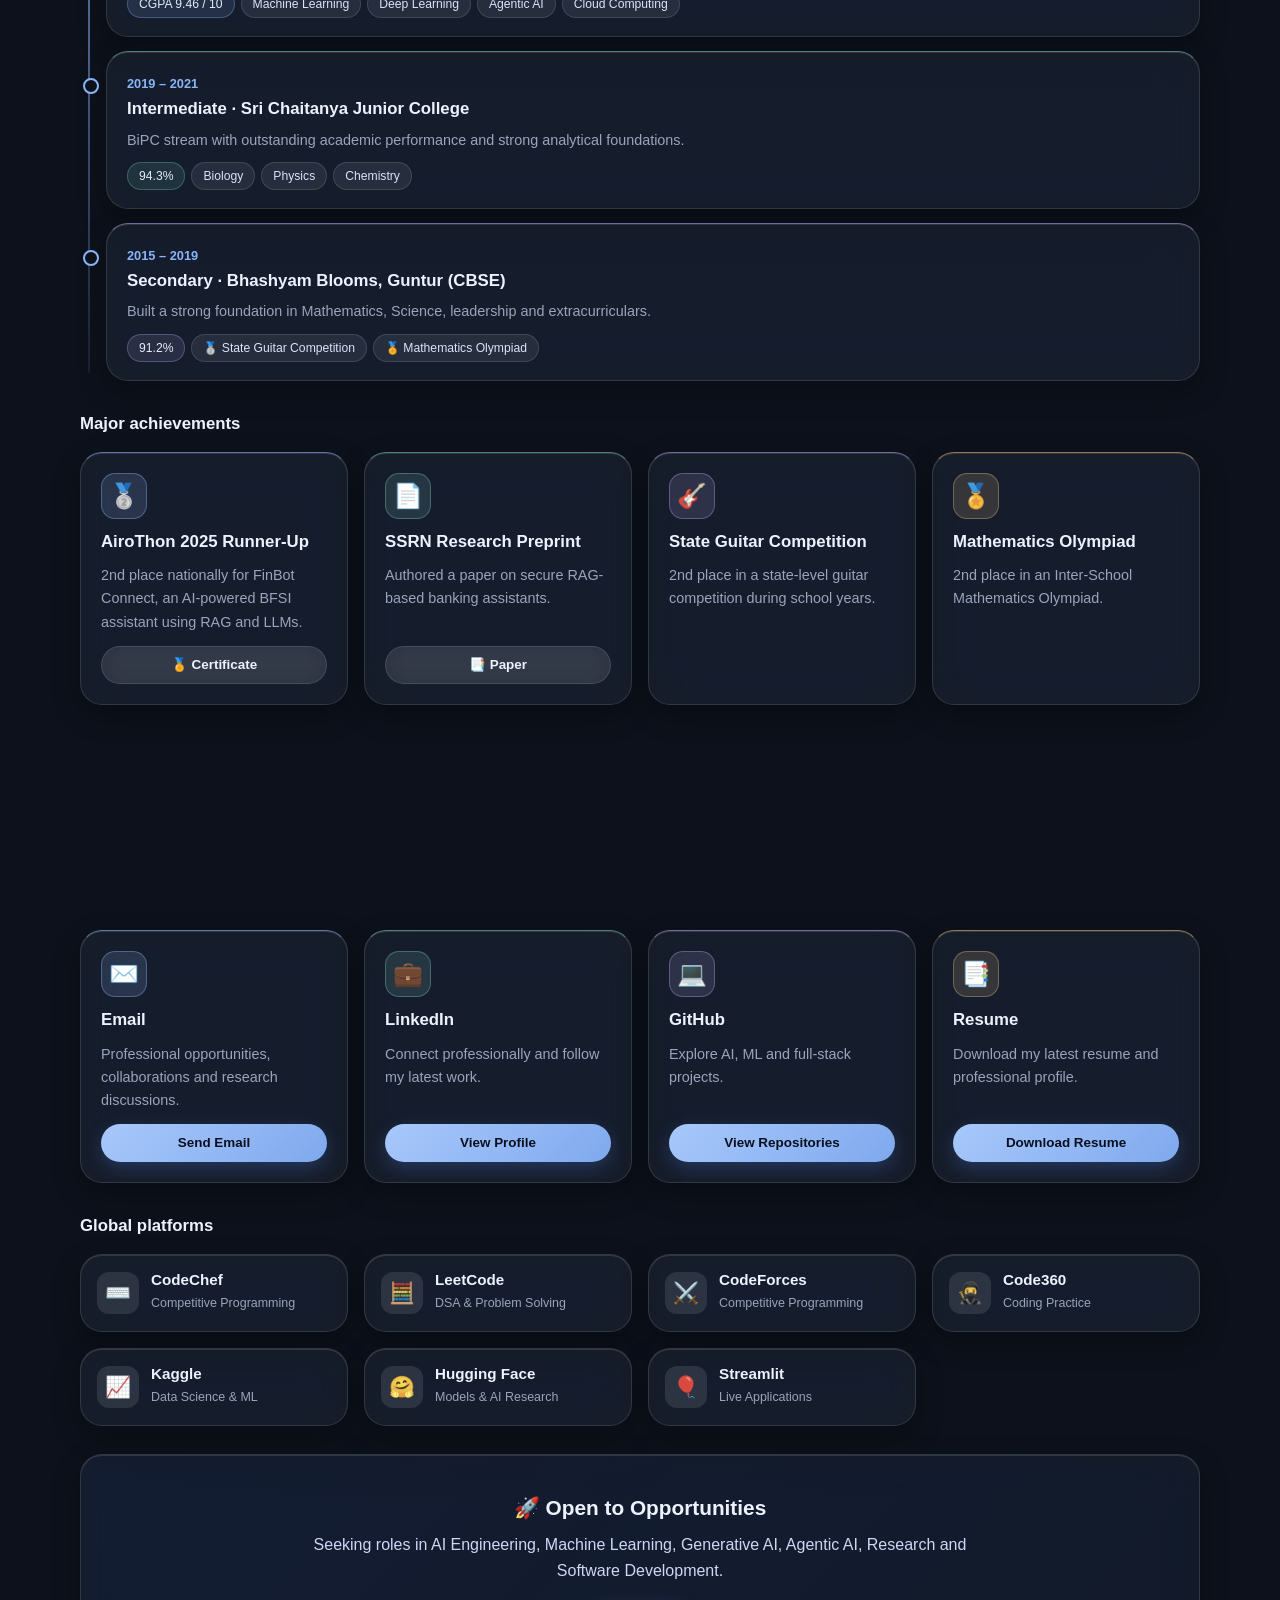
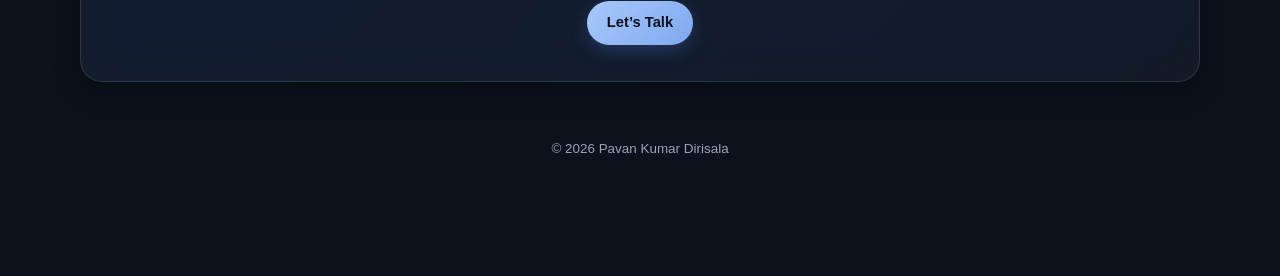
==== commit c5420dbd: "Update index.html" ====
--- a/index.html
+++ b/index.html
@@ -1349,9 +1349,15 @@
     "LangChain",
     "FastAPI"
   ],
-  "sameAs": [
-    "https://github.com/Pavan-Kumar-Dirisala"
-  ]
+  
+"sameAs": [
+  "https://github.com/Pavan-Kumar-Dirisala",
+  "https://www.linkedin.com/in/pavan-kumar-dirisala/",
+  "https://www.kaggle.com/pavankumardirisala",
+  "https://huggingface.co/PavanKumarD",
+  "https://orcid.org/0009-0004-4300-6338"
+]
+
 }
 </script>
 
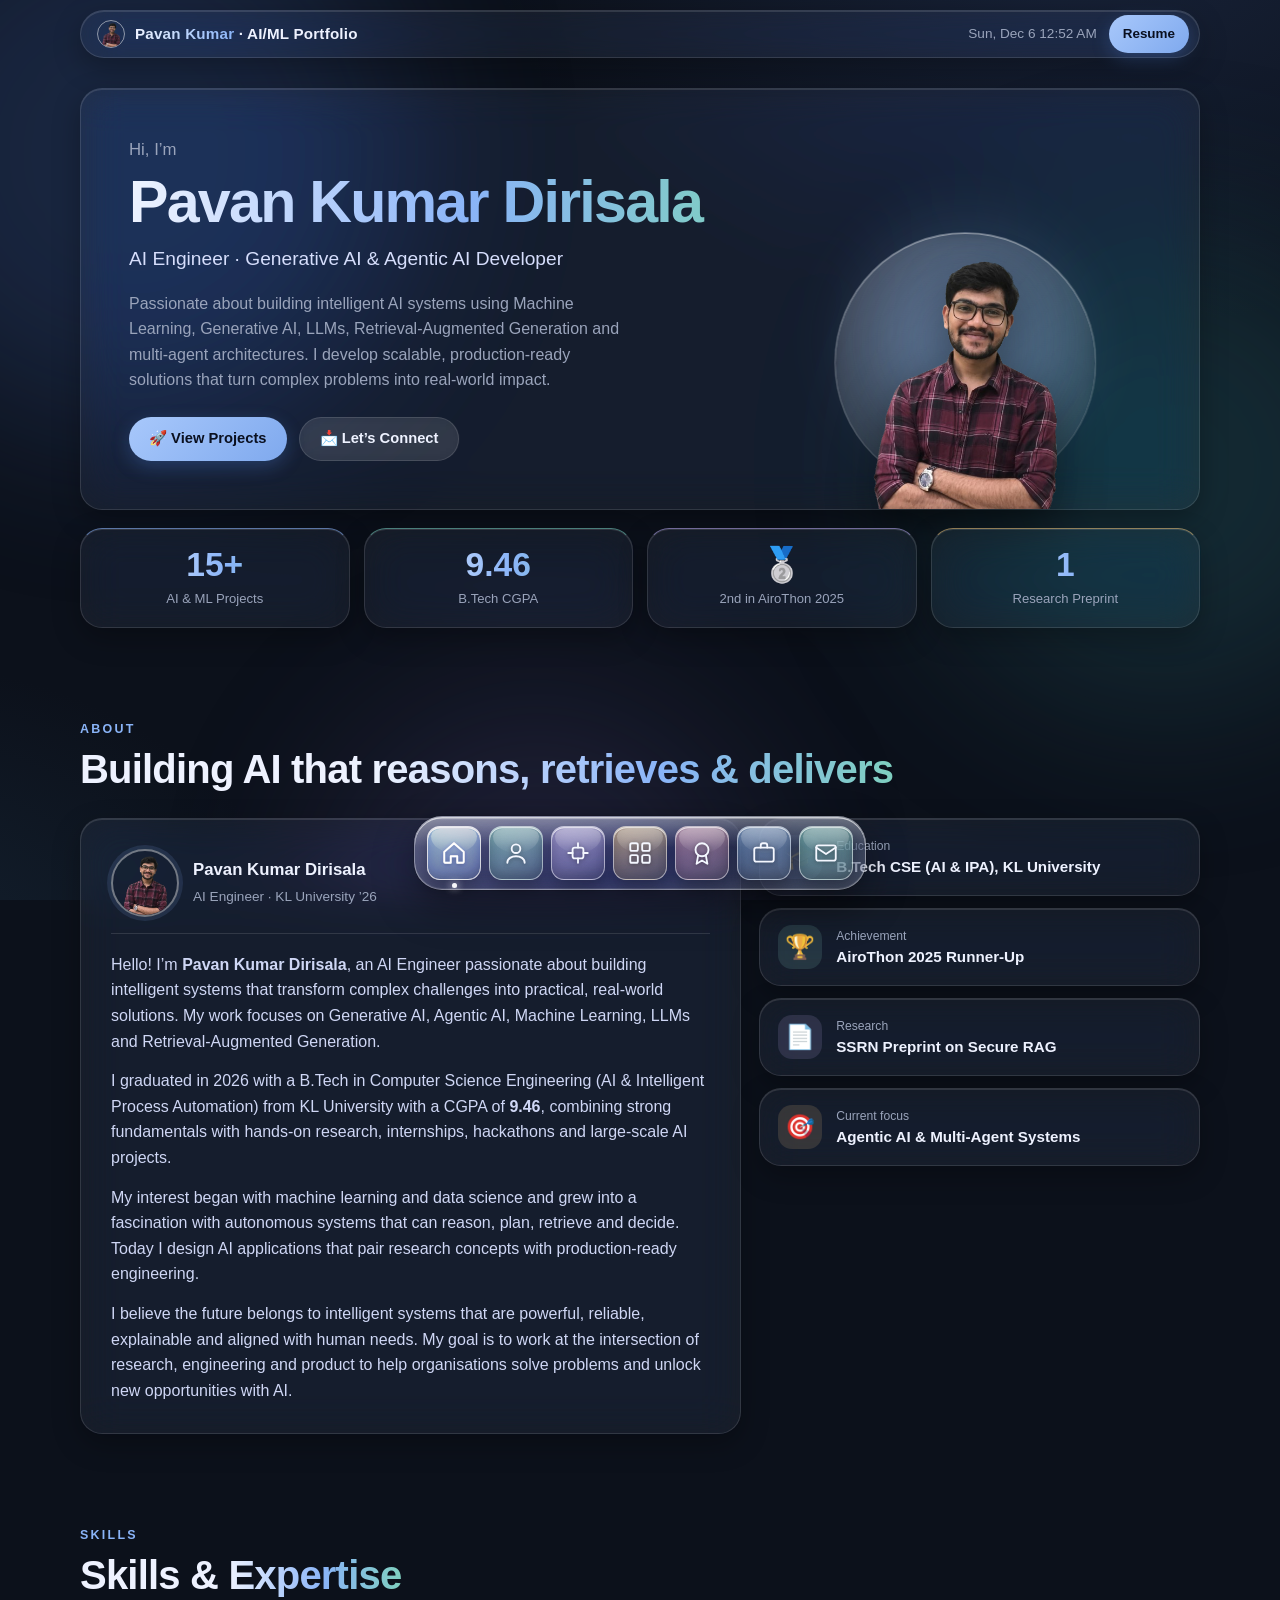
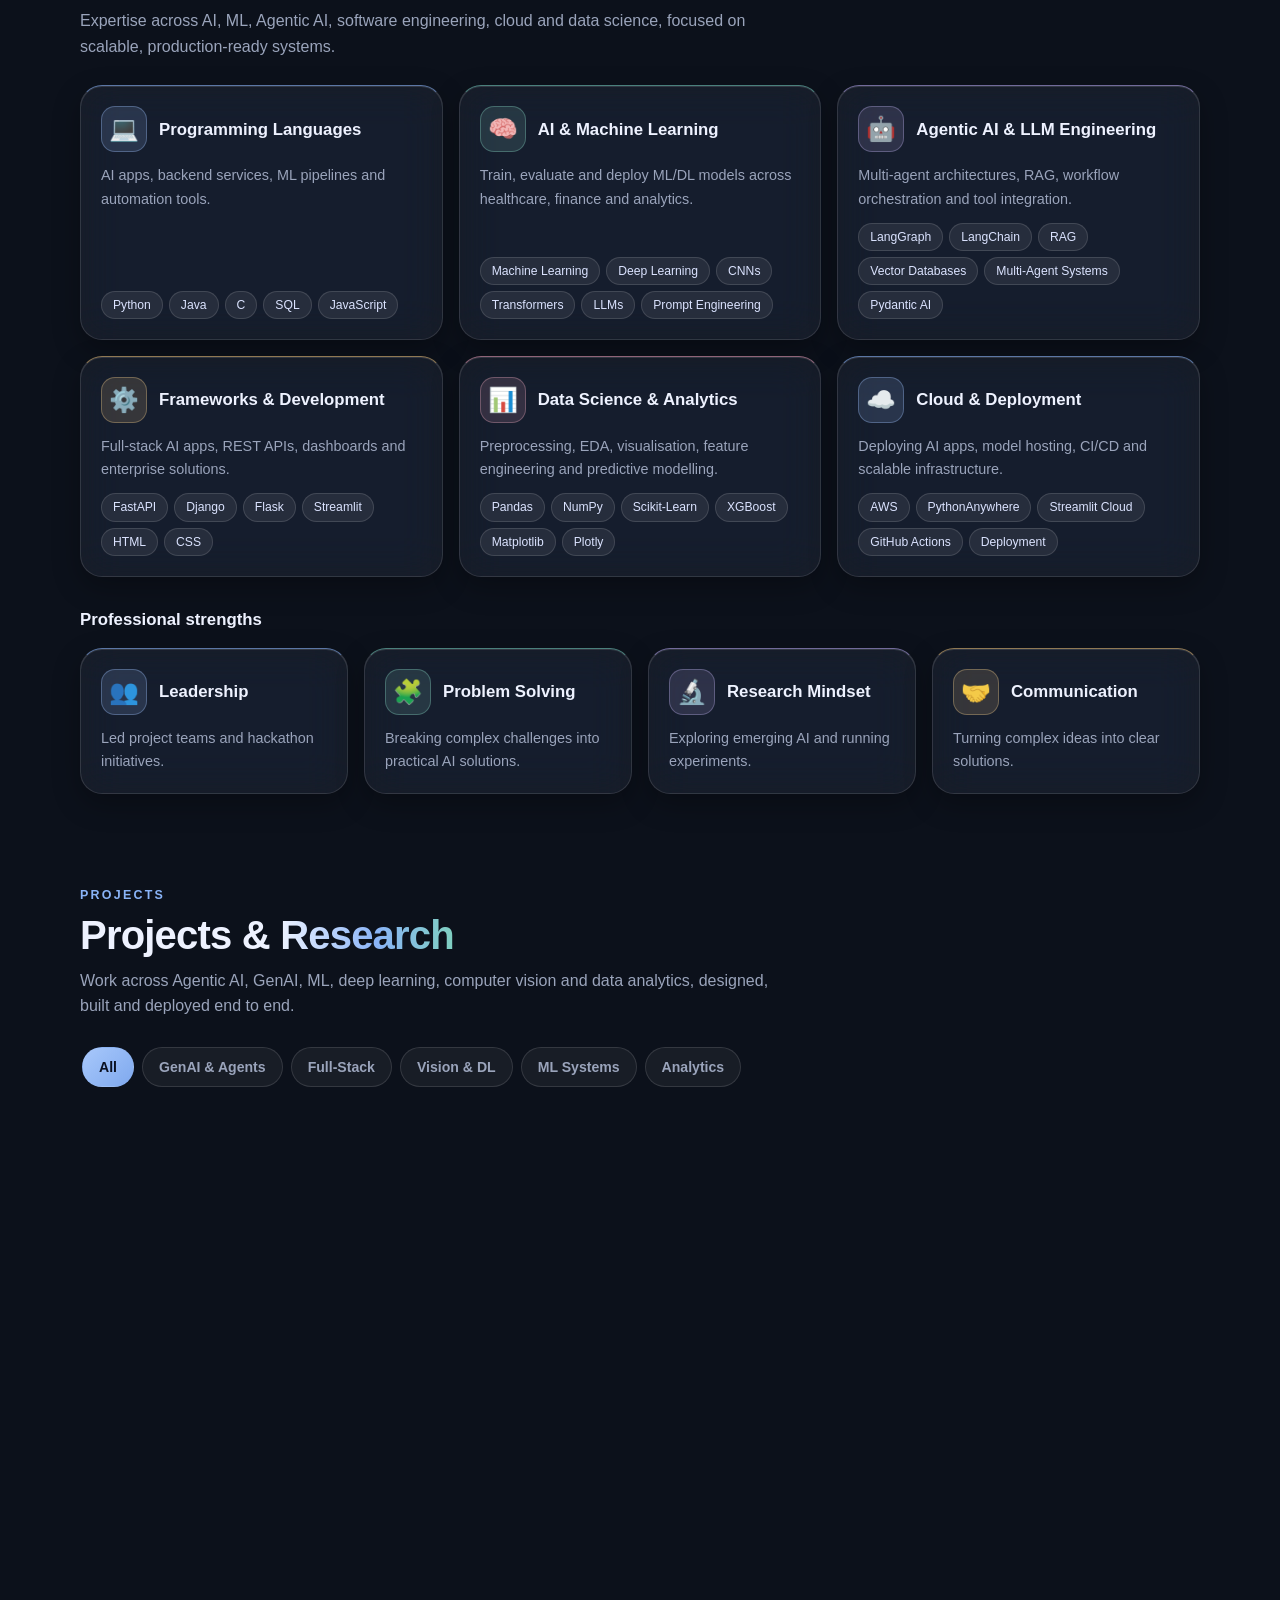
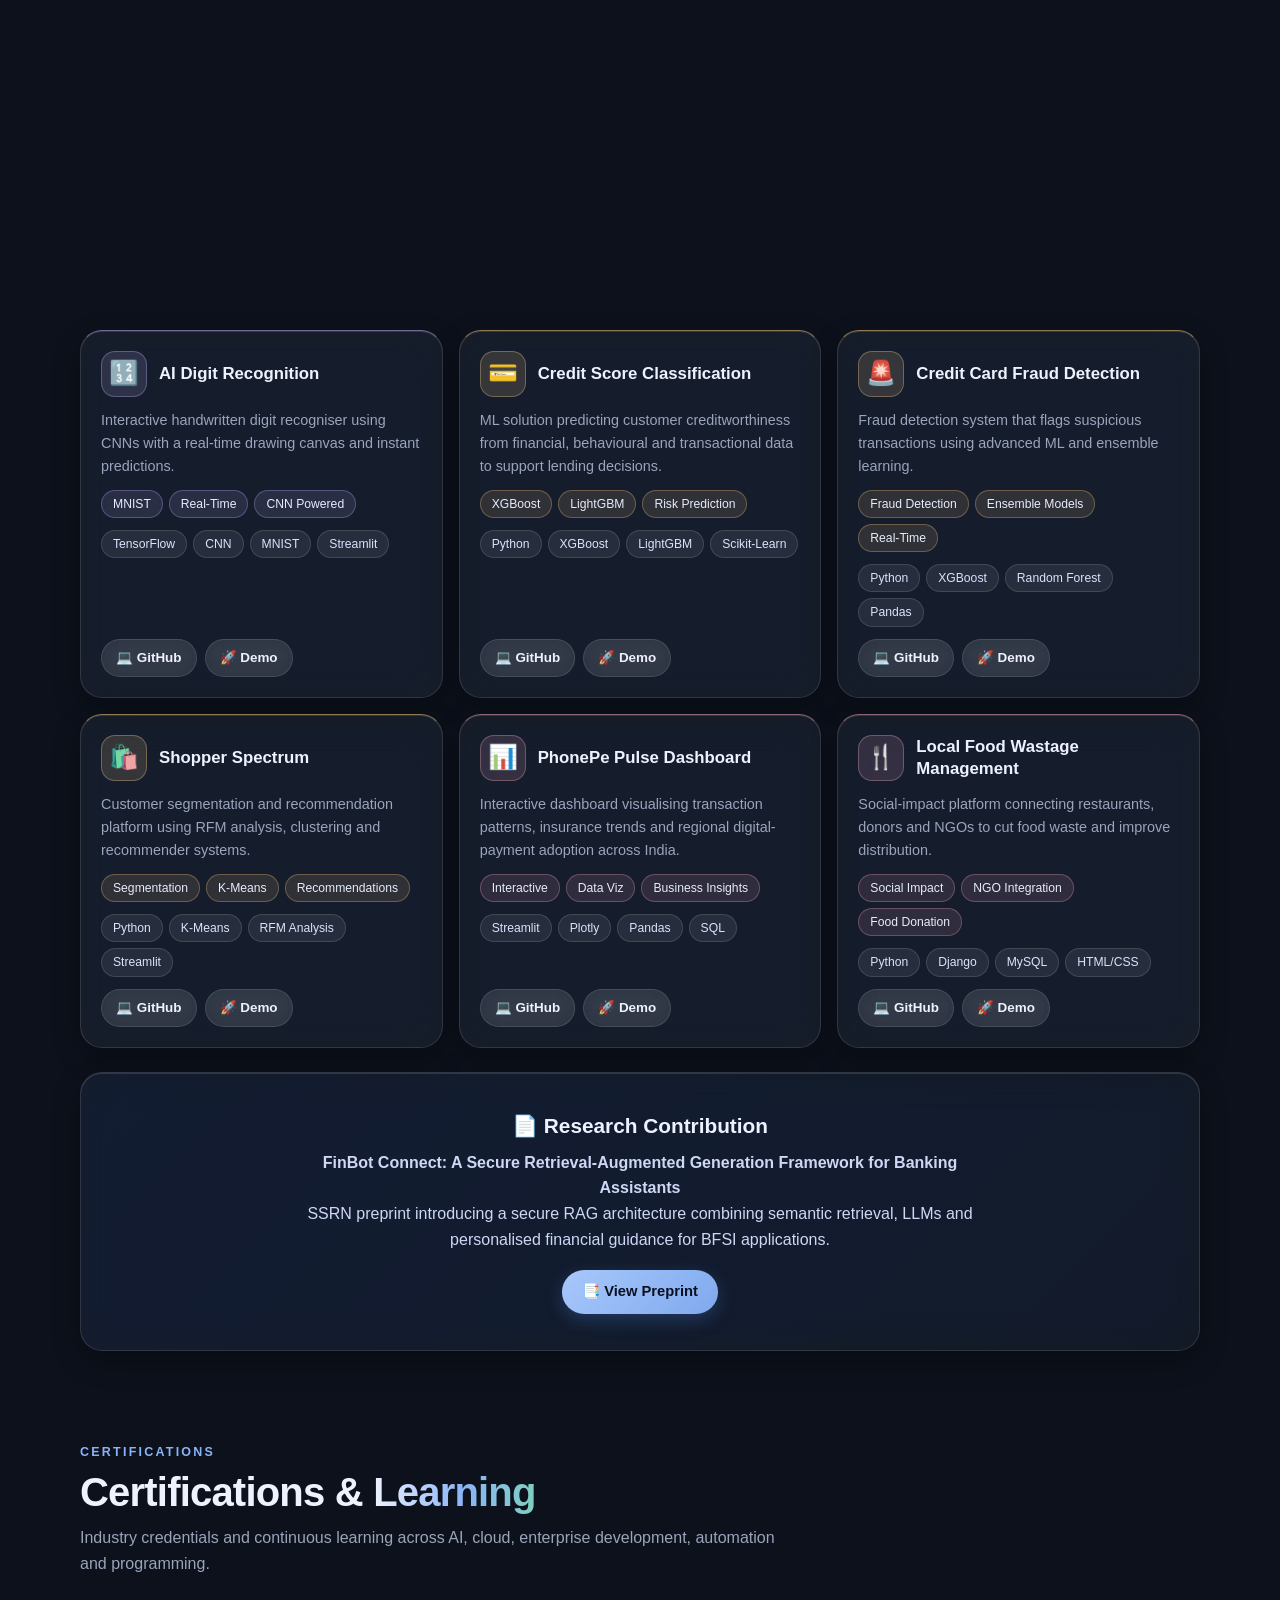
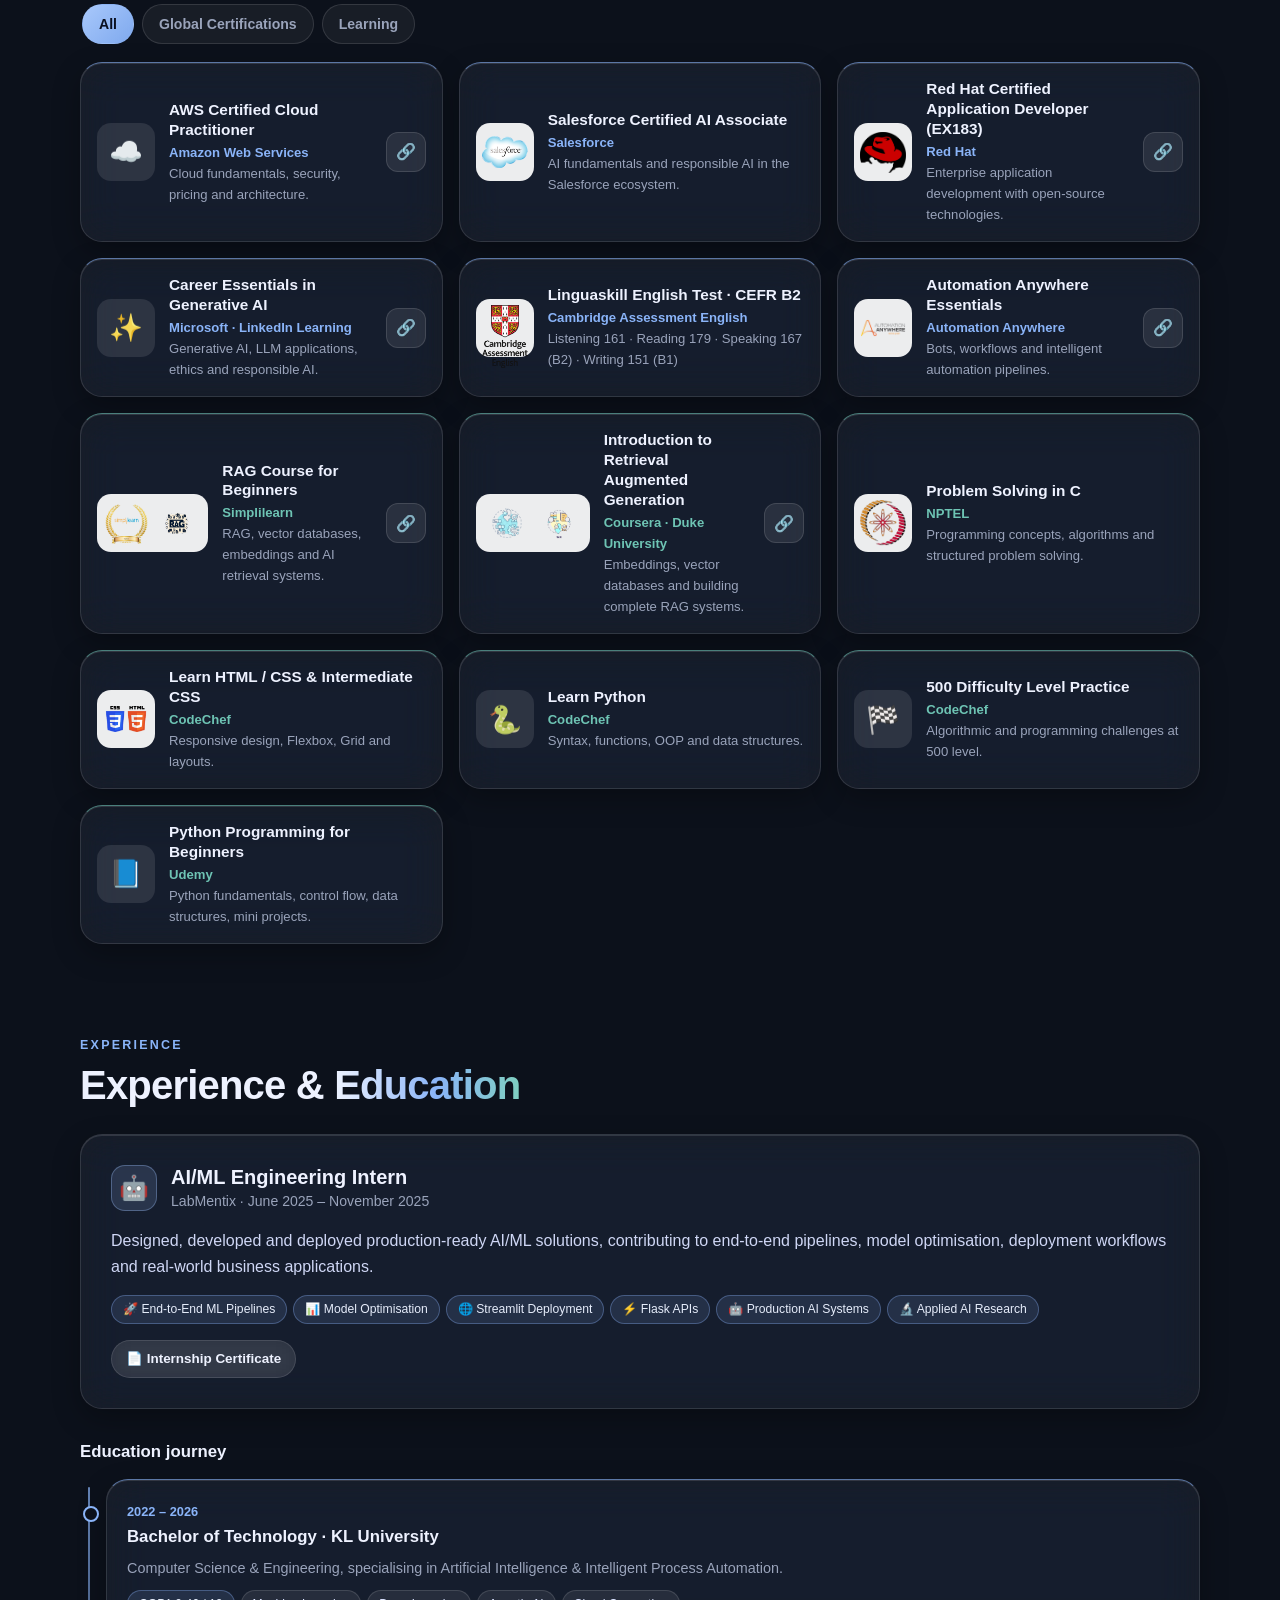
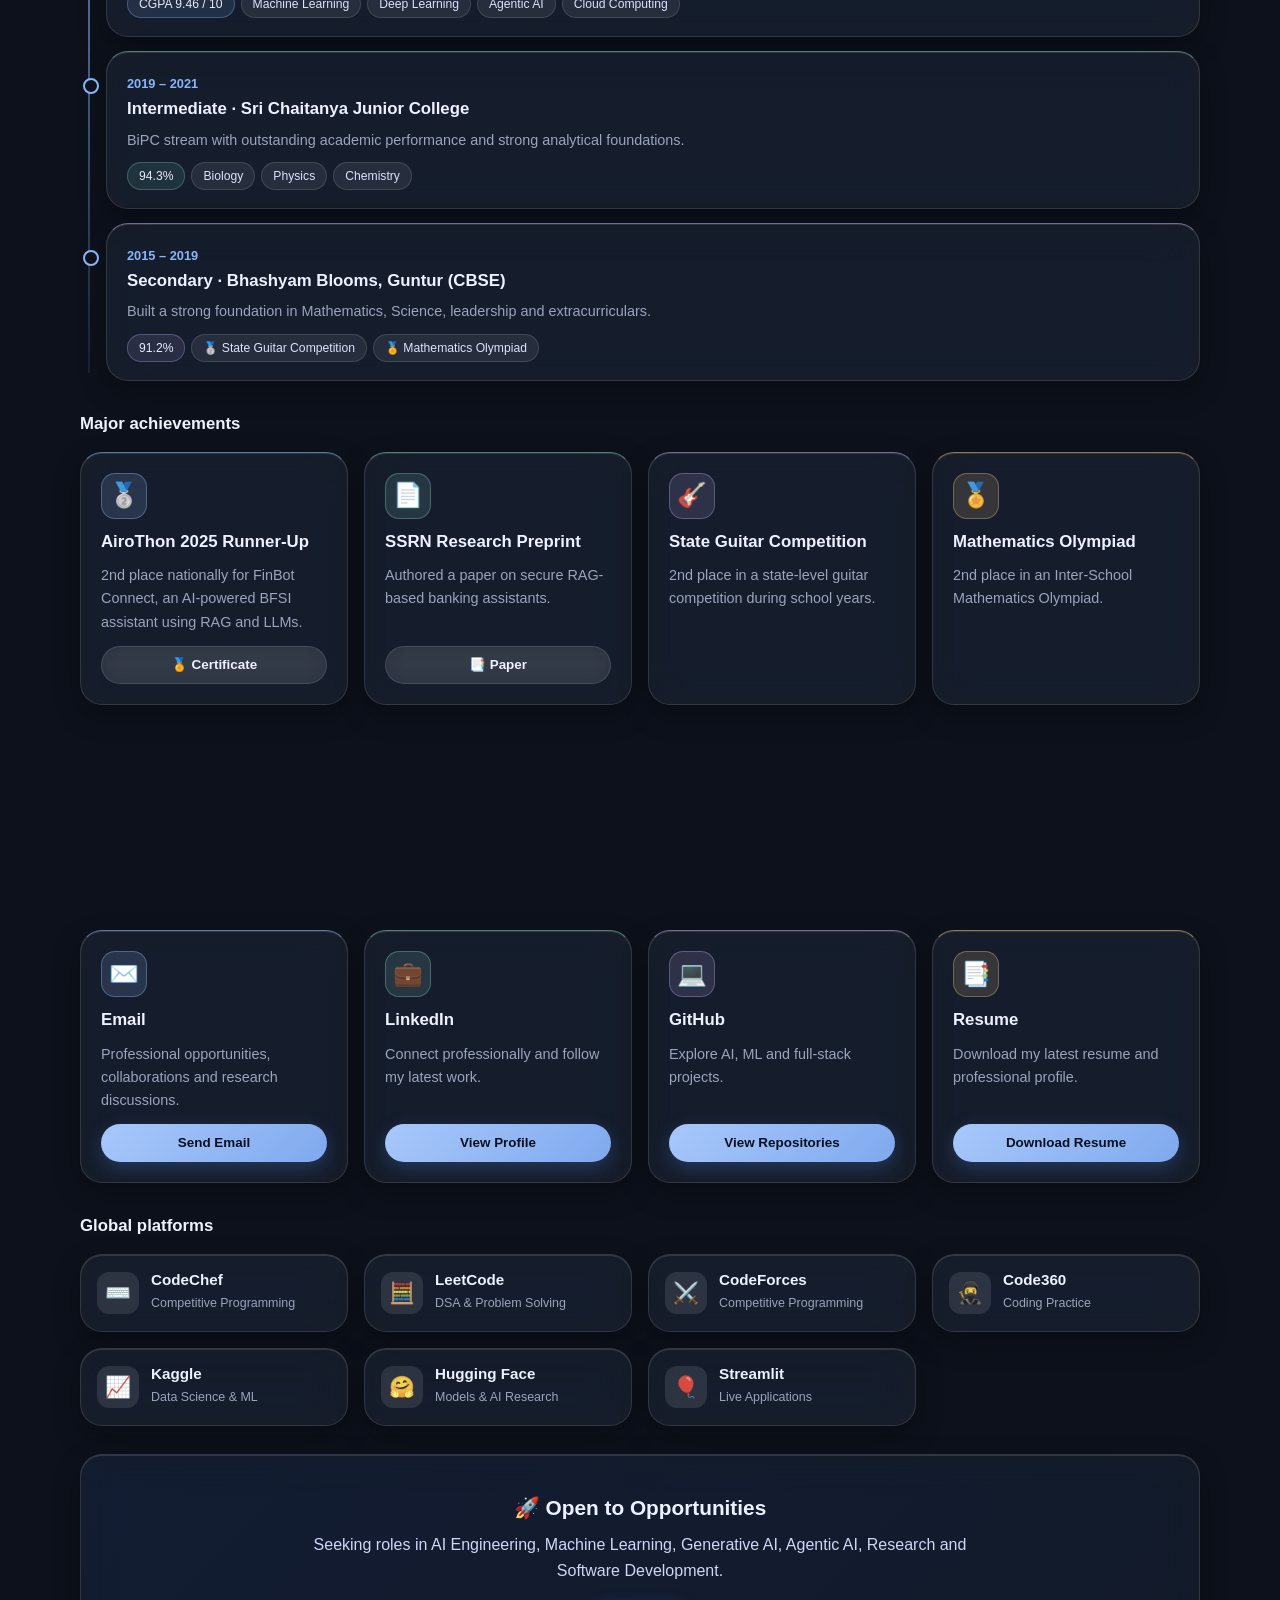
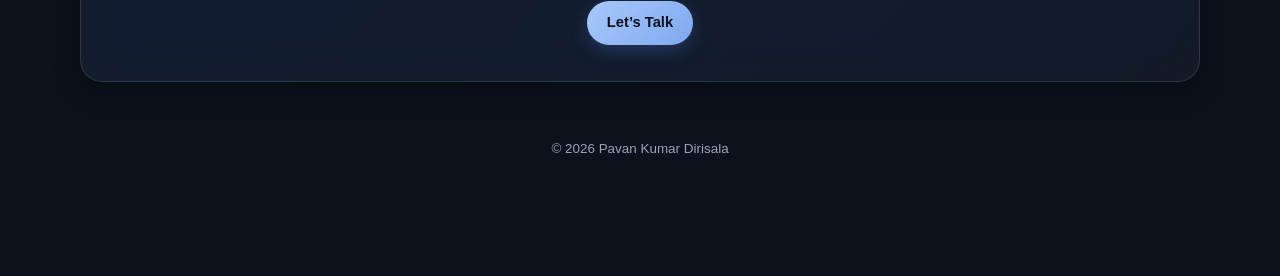
==== commit 77be4efc: "Update index.html" ====
--- a/index.html
+++ b/index.html
@@ -8,6 +8,12 @@
   <title>Pavan Kumar Dirisala | AI Engineer Portfolio</title>
   <meta name="description"
     content="Pavan Kumar Dirisala – AI Engineer specialising in Generative AI, Agentic AI, RAG and Machine Learning.">
+  <meta property="og:type" content="website">
+<meta property="og:title" content="Pavan Kumar Dirisala | AI Engineer">
+<meta property="og:description" content="AI Engineer specialising in Generative AI, Agentic AI, RAG and Machine Learning.">
+<meta property="og:url" content="https://pavan-kumar-dirisala.github.io/Portfolio/">
+<meta property="og:image" content="https://pavan-kumar-dirisala.github.io/Portfolio/images/pavan.png">
+<meta property="og:image:alt" content="Pavan Kumar Dirisala professional photograph">
   <link rel="canonical" href="https://pavan-kumar-dirisala.github.io/Portfolio/">
   <link rel="icon" href="images/pavan.png">
 
@@ -1336,8 +1342,9 @@
   "@context": "https://schema.org",
   "@type": "Person",
   "name": "Pavan Kumar Dirisala",
-  "url": "https://pavan-kumar-dirisala.github.io/Portfolio/",
-  "jobTitle": "AI Engineer",
+"url": "https://pavan-kumar-dirisala.github.io/Portfolio/",
+"image": "https://pavan-kumar-dirisala.github.io/Portfolio/images/pavan.png",
+"jobTitle": "AI Engineer",
   "description": "AI and Machine Learning enthusiast specialising in Generative AI, Agentic AI, RAG and Machine Learning.",
   "knowsAbout": [
     "Artificial Intelligence",
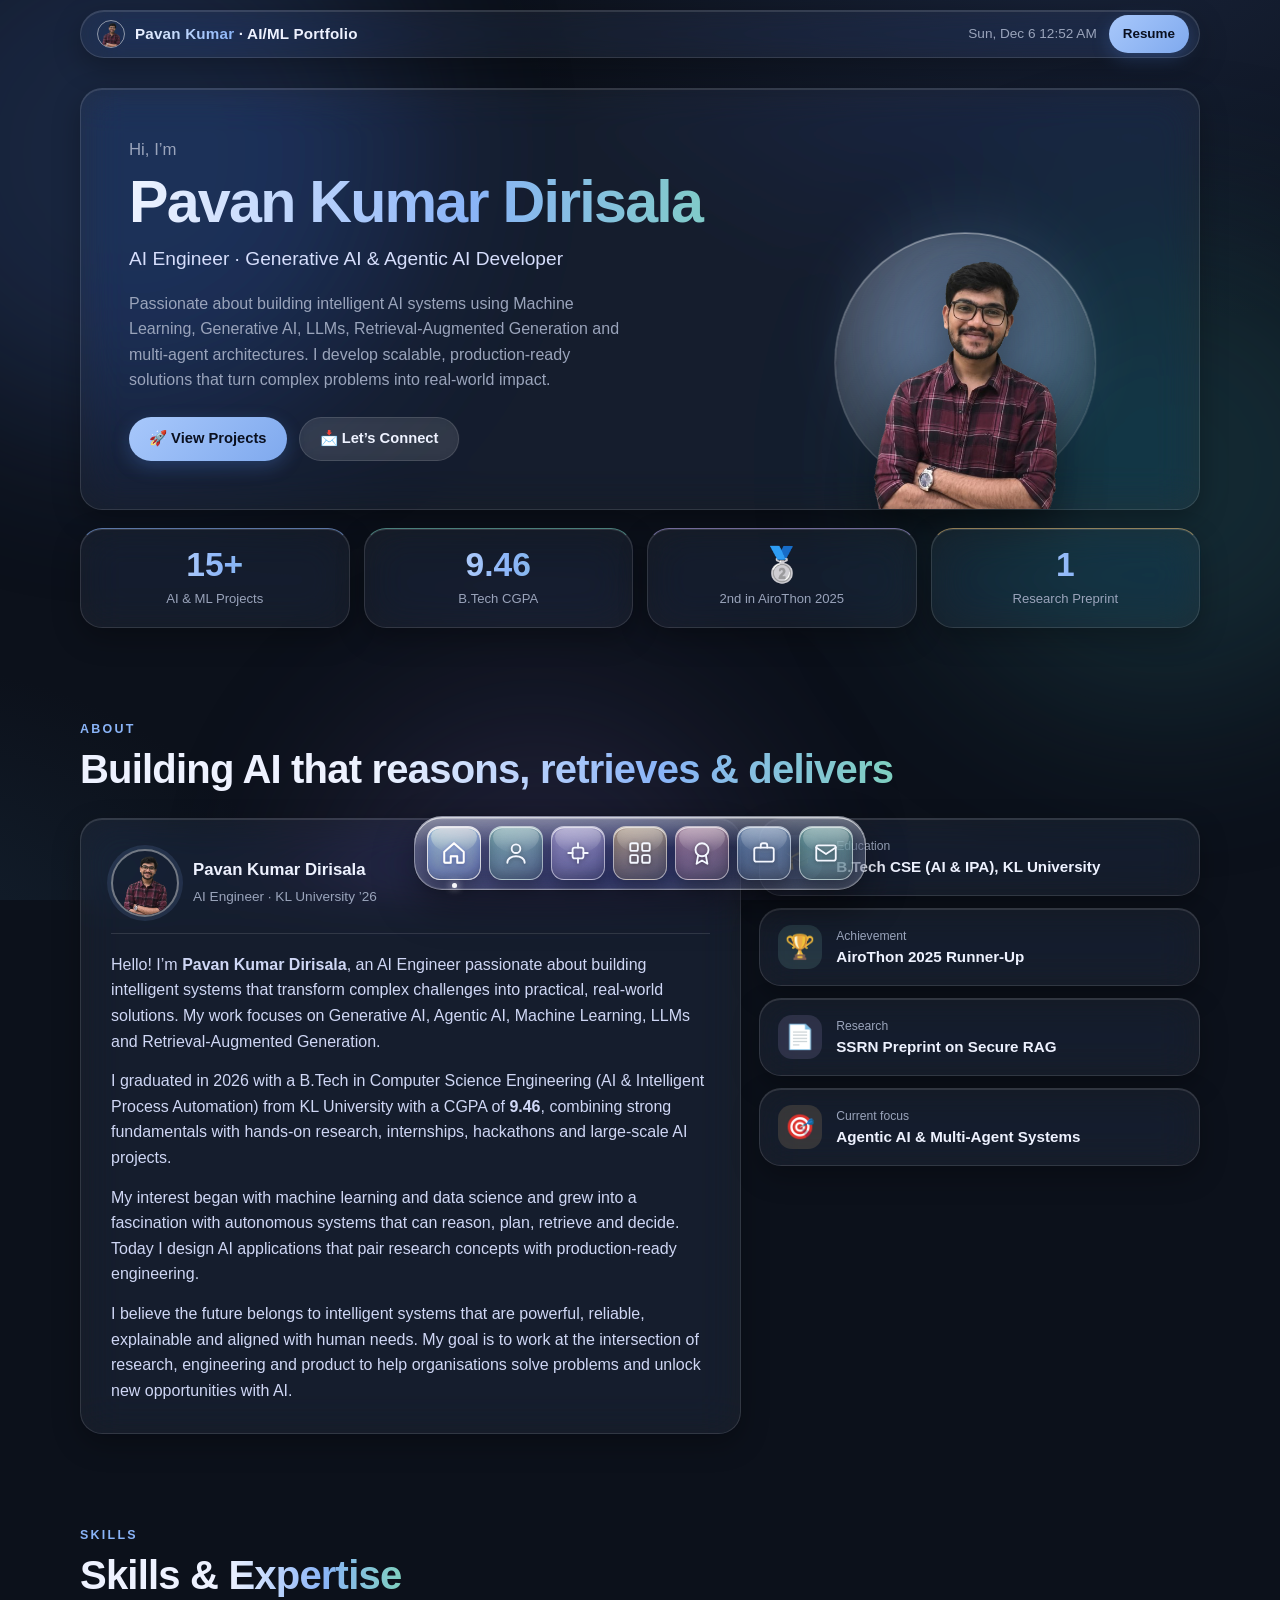
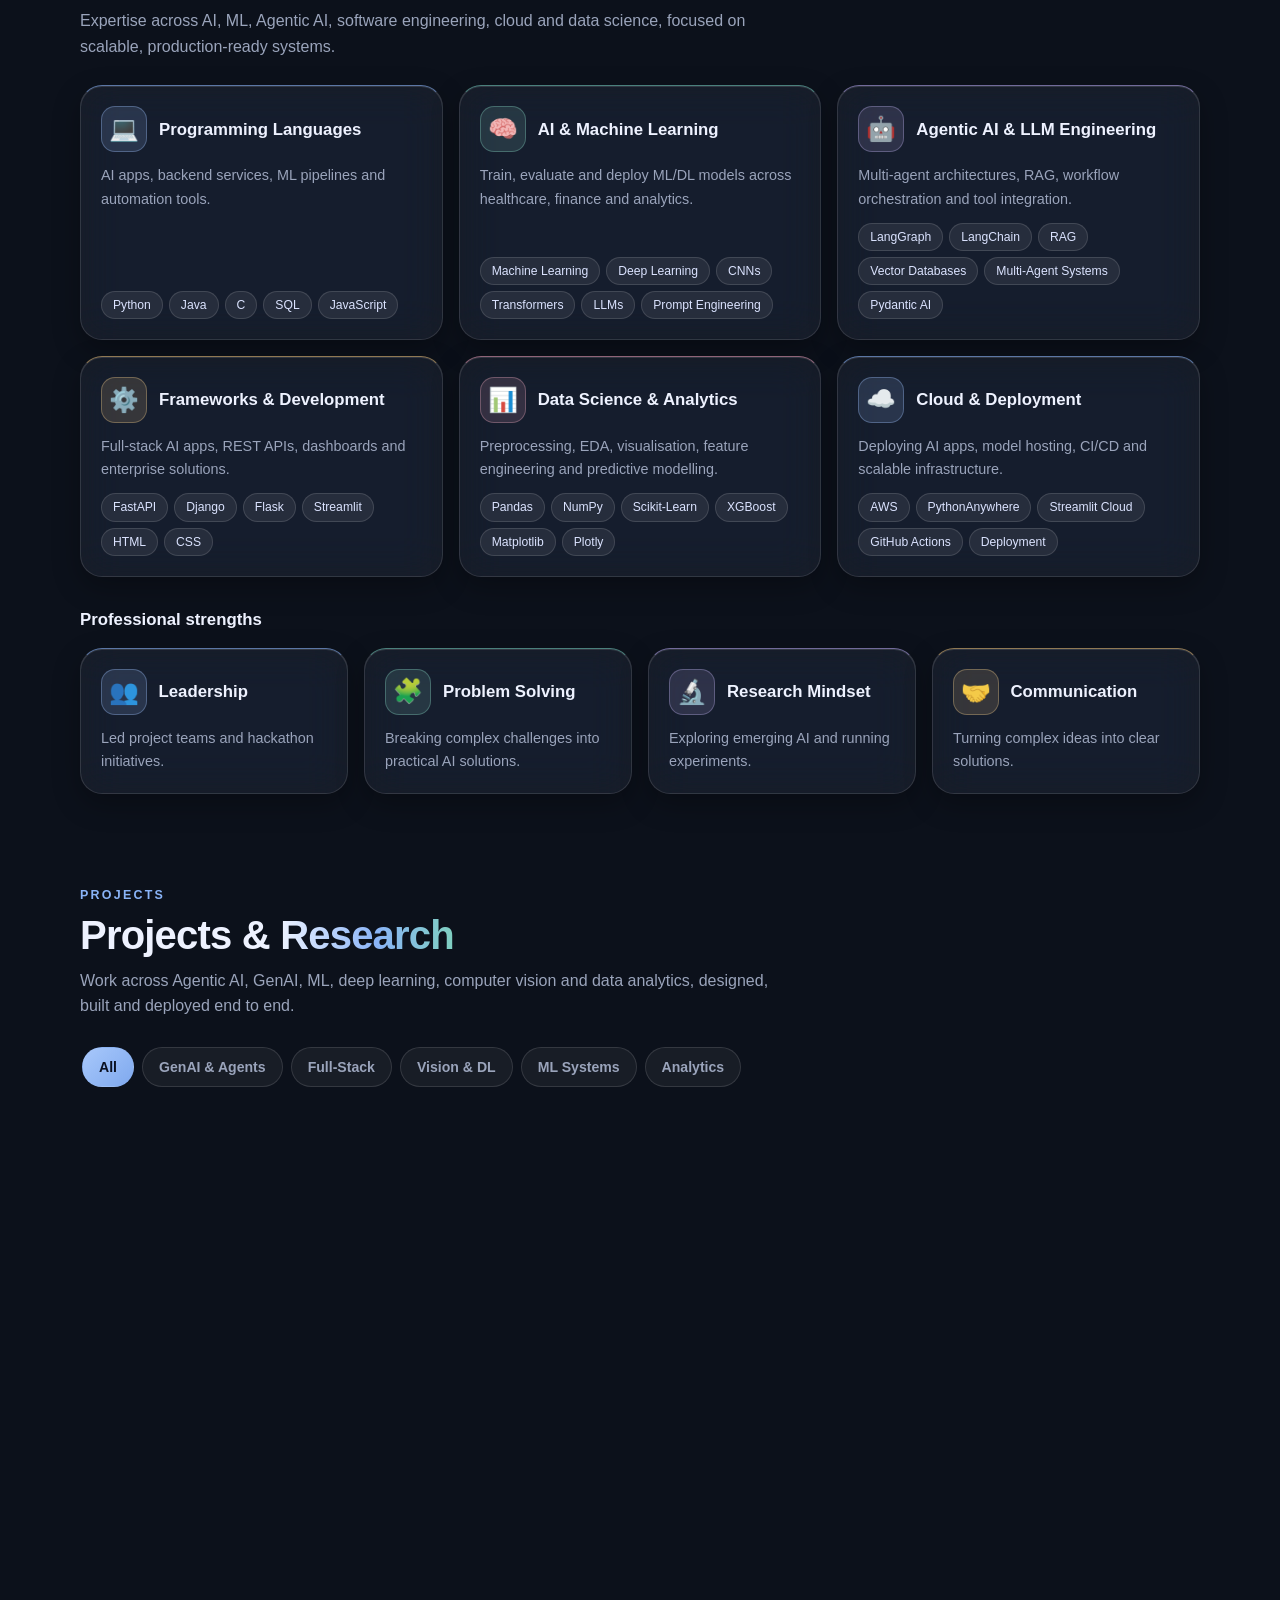
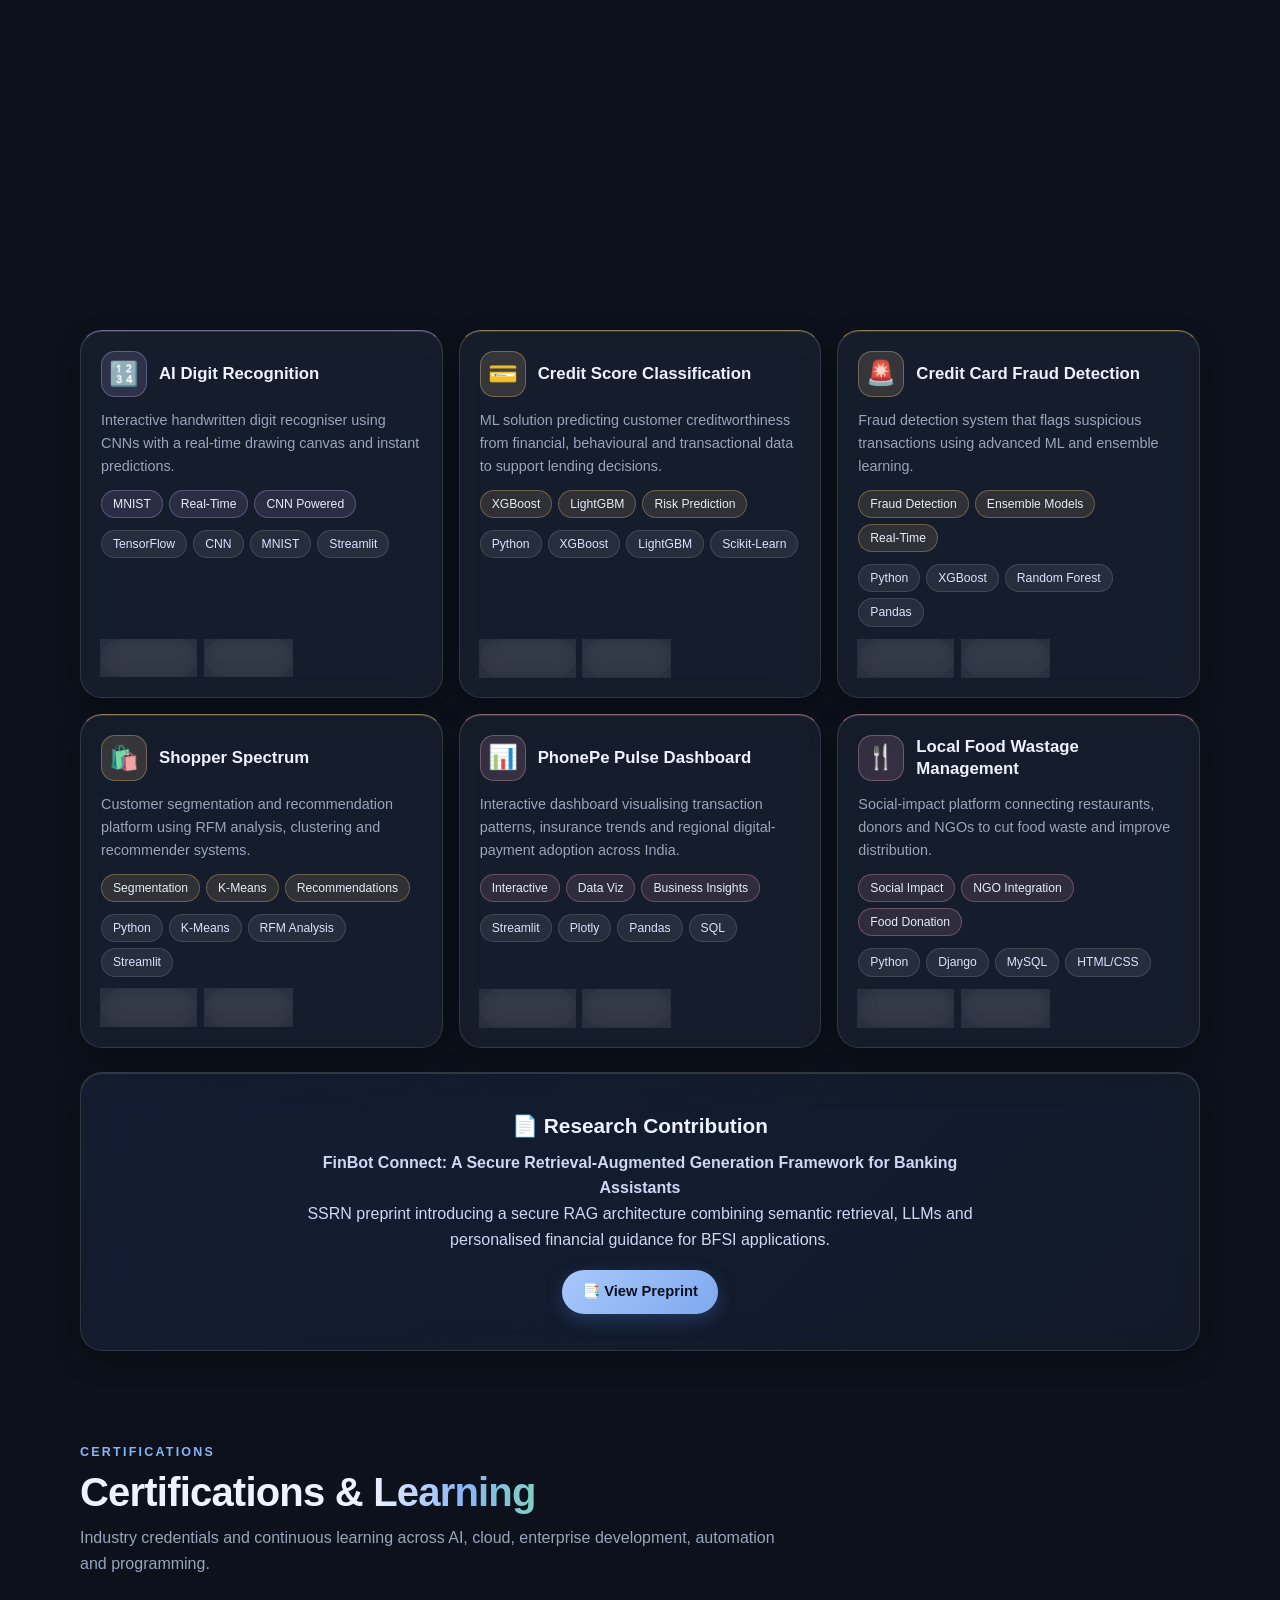
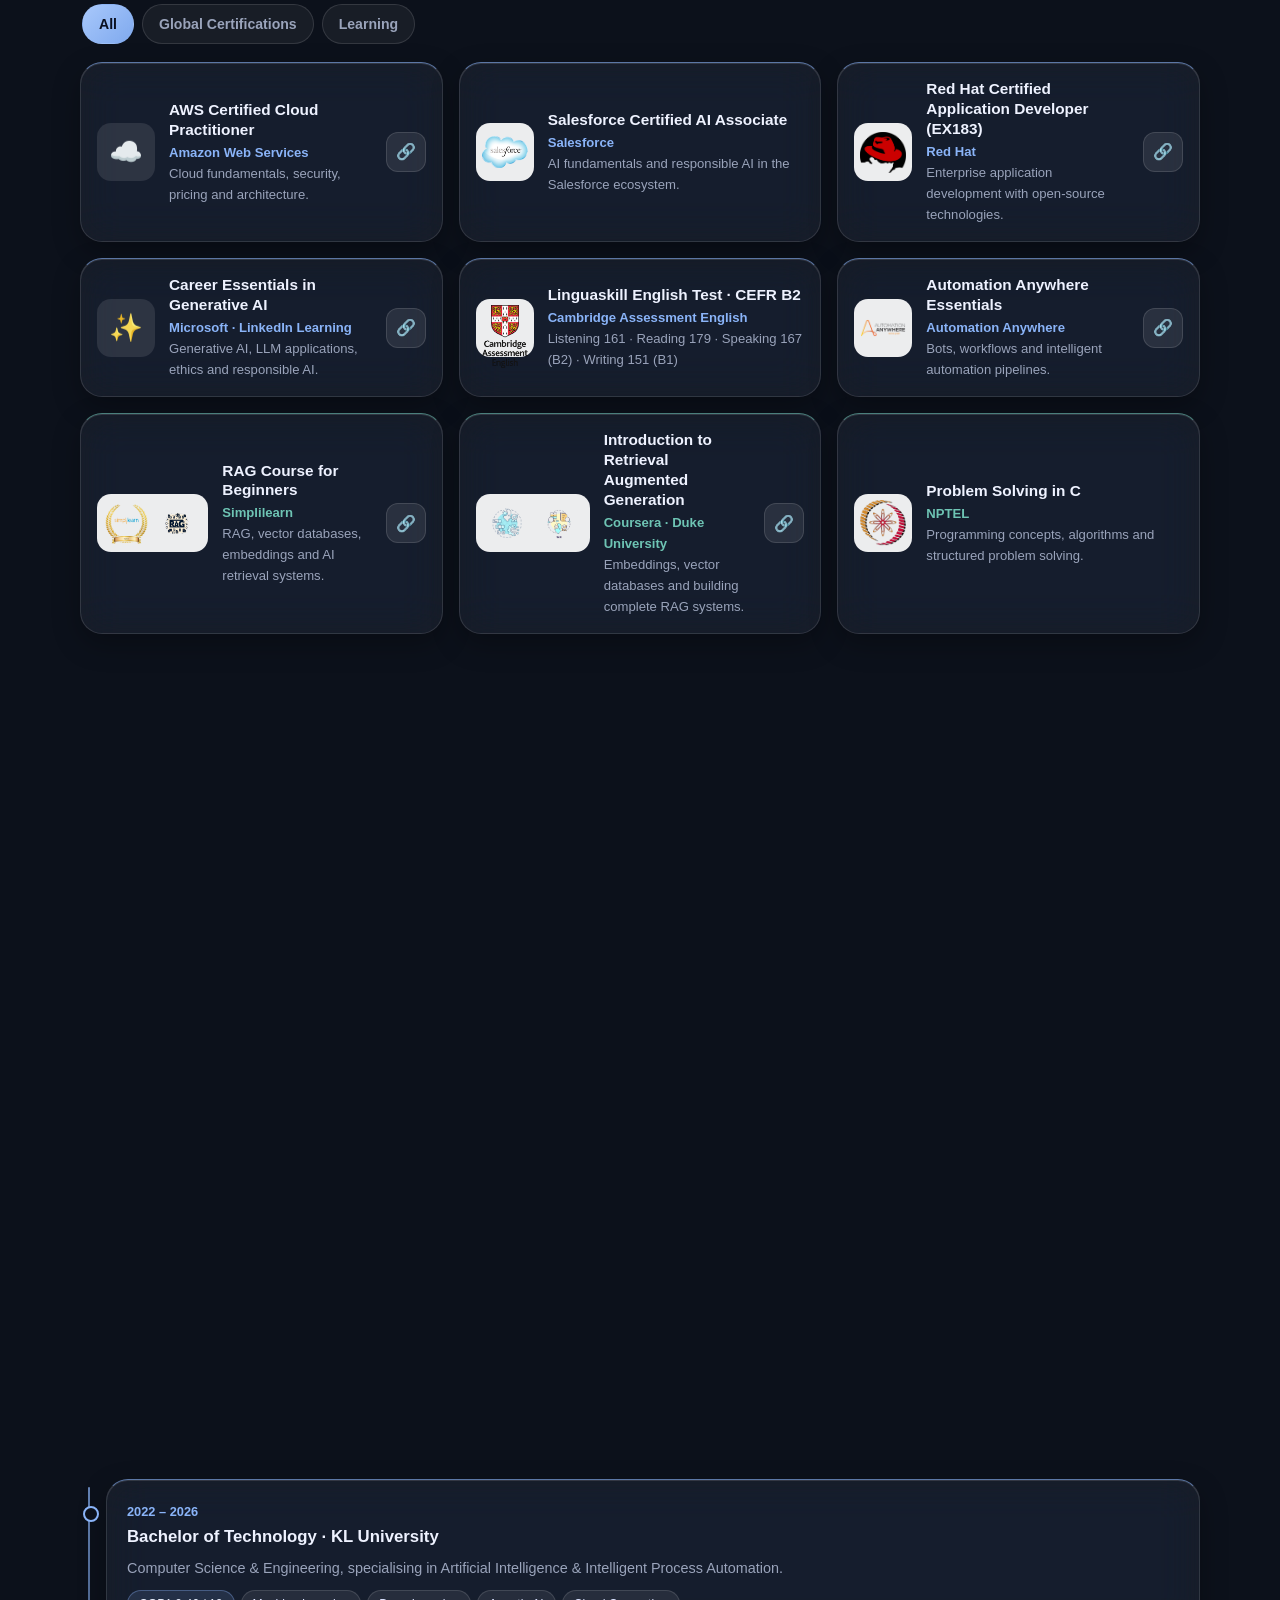
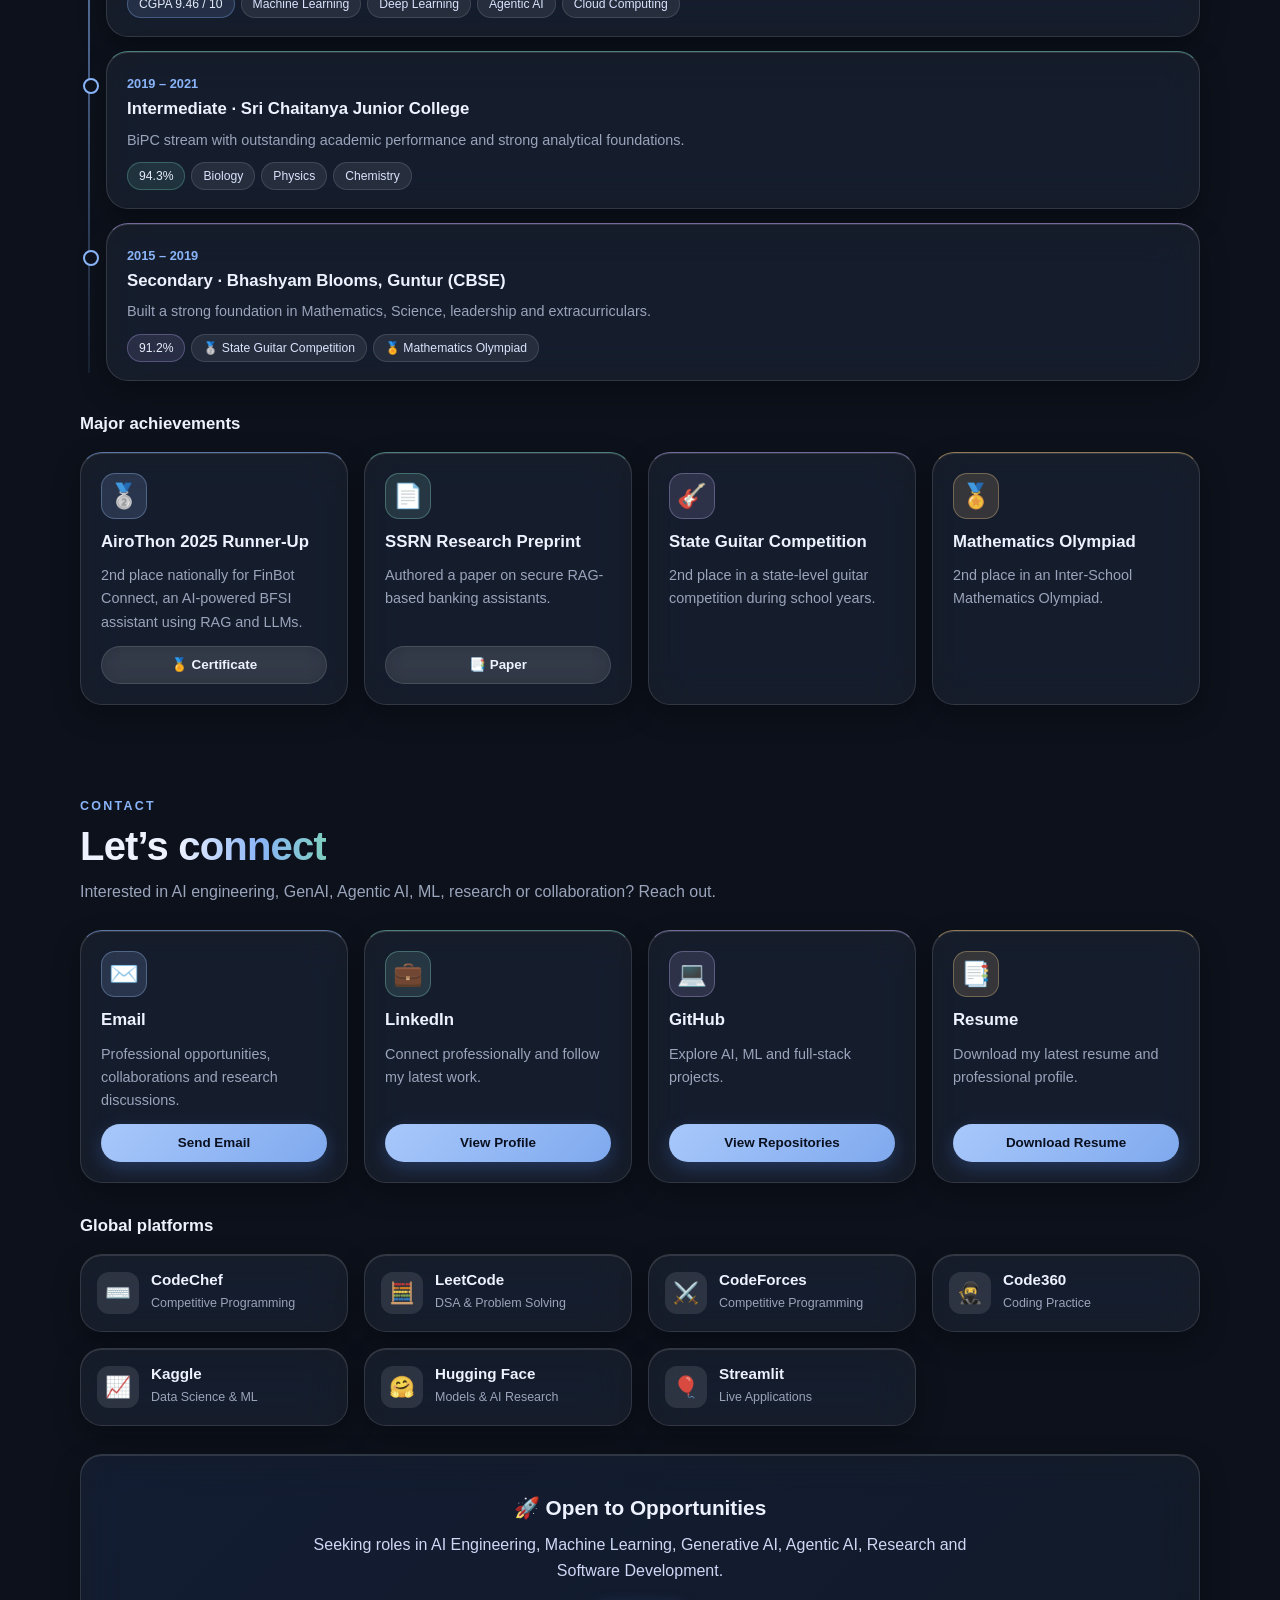
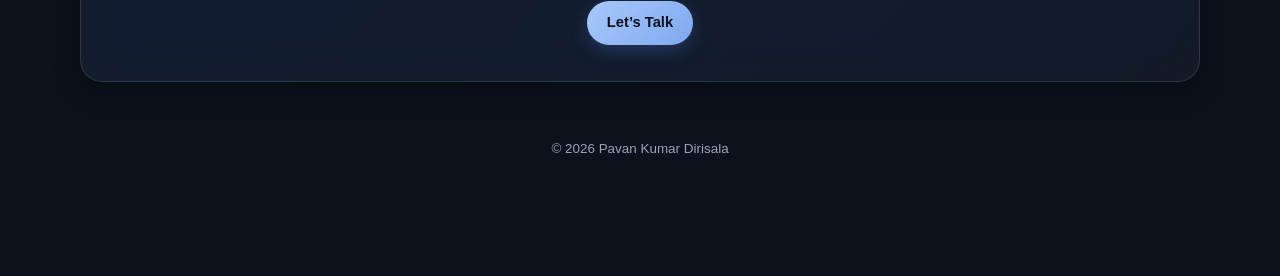
==== commit afadc464: "Update index.html" ====
--- a/index.html
+++ b/index.html
@@ -12,10 +12,10 @@
 <meta property="og:title" content="Pavan Kumar Dirisala | AI Engineer">
 <meta property="og:description" content="AI Engineer specialising in Generative AI, Agentic AI, RAG and Machine Learning.">
 <meta property="og:url" content="https://pavan-kumar-dirisala.github.io/Portfolio/">
-<meta property="og:image" content="https://pavan-kumar-dirisala.github.io/Portfolio/images/pavan.png">
+<meta property="og:image" content="https://pavan-kumar-dirisala.github.io/Portfolio/images/pavan-kumar-dirisala.png">
 <meta property="og:image:alt" content="Pavan Kumar Dirisala professional photograph">
   <link rel="canonical" href="https://pavan-kumar-dirisala.github.io/Portfolio/">
-  <link rel="icon" href="images/pavan.png">
+  <link rel="icon" href="images/pavan-kumar-dirisala.png">
 
   <style>
     /* ============ TOKENS ============ */
@@ -1343,7 +1343,7 @@
   "@type": "Person",
   "name": "Pavan Kumar Dirisala",
 "url": "https://pavan-kumar-dirisala.github.io/Portfolio/",
-"image": "https://pavan-kumar-dirisala.github.io/Portfolio/images/pavan.png",
+"image": "https://pavan-kumar-dirisala.github.io/Portfolio/images/pavan-kumar-dirisala.png",
 "jobTitle": "AI Engineer",
   "description": "AI and Machine Learning enthusiast specialising in Generative AI, Agentic AI, RAG and Machine Learning.",
   "knowsAbout": [
@@ -1380,7 +1380,7 @@
 
   <!-- Top bar -->
   <header class="topbar glass">
-    <div class="brand"><img class="mini-avatar" src="images/pavan.png" alt="" width="28" height="28"><b><span>Pavan
+    <div class="brand"><img class="mini-avatar" src="images/pavan-kumar-dirisala.png" alt="" width="28" height="28"><b><span>Pavan
           Kumar</span> · AI/ML Portfolio</b></div>
     <div class="top-right">
       <span class="clock" id="clock" aria-hidden="true"></span>
@@ -1406,7 +1406,7 @@
           </div>
         </div>
         <div class="hero-photo">
-          <img src="images/pavan.png" alt="Pavan Kumar Dirisala" width="1024" height="1536" fetchpriority="high">
+          <img src="images/pavan-kumar-dirisala.png" alt="Pavan Kumar Dirisala" width="1024" height="1536" fetchpriority="high">
         </div>
       </div>
 
@@ -1426,7 +1426,7 @@
       </div>
       <div class="about">
         <div class="glass card-pad reveal">
-          <div class="about-id"><img src="images/pavan.png" alt="Pavan Kumar Dirisala" width="68" height="68"
+          <div class="about-id"><img src="images/pavan-kumar-dirisala.png" alt="Pavan Kumar Dirisala" width="68" height="68"
               loading="lazy">
             <div><strong>Pavan Kumar Dirisala</strong><span>AI Engineer · KL University ’26</span></div>
           </div>
